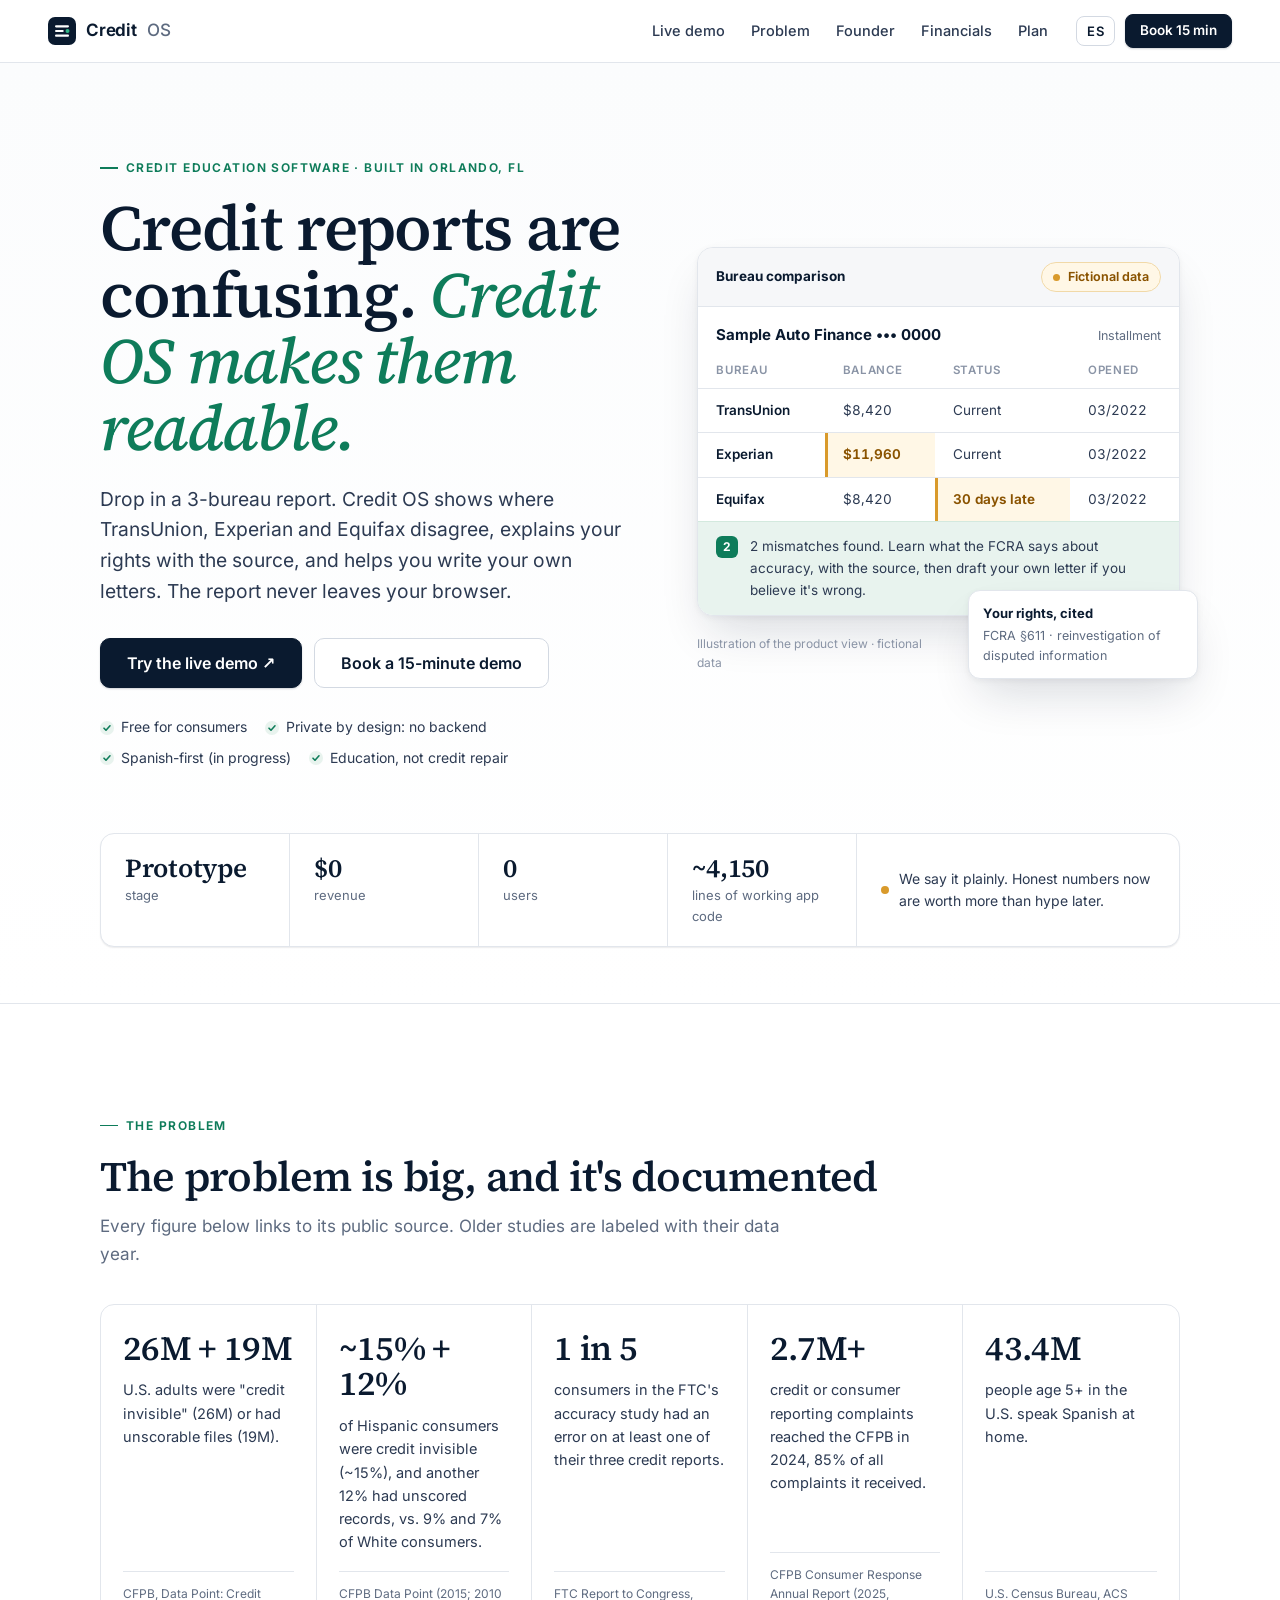
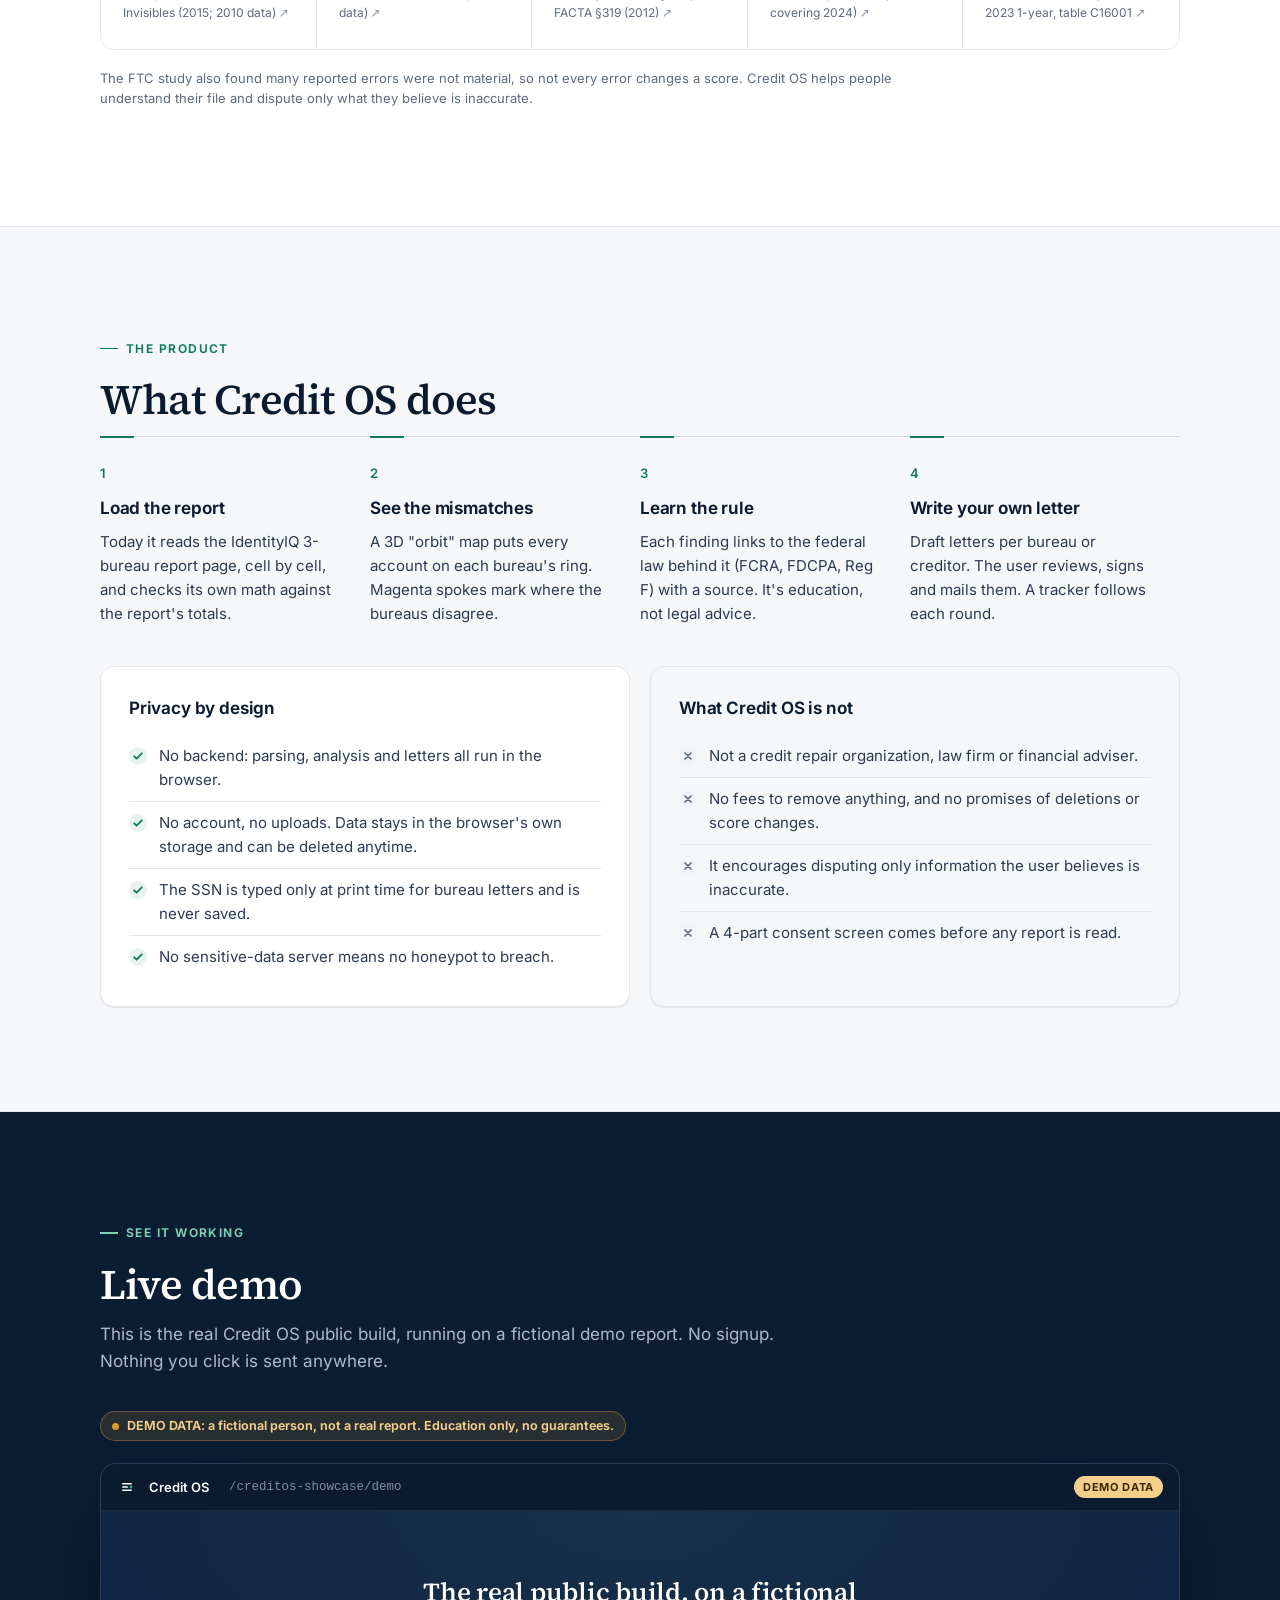
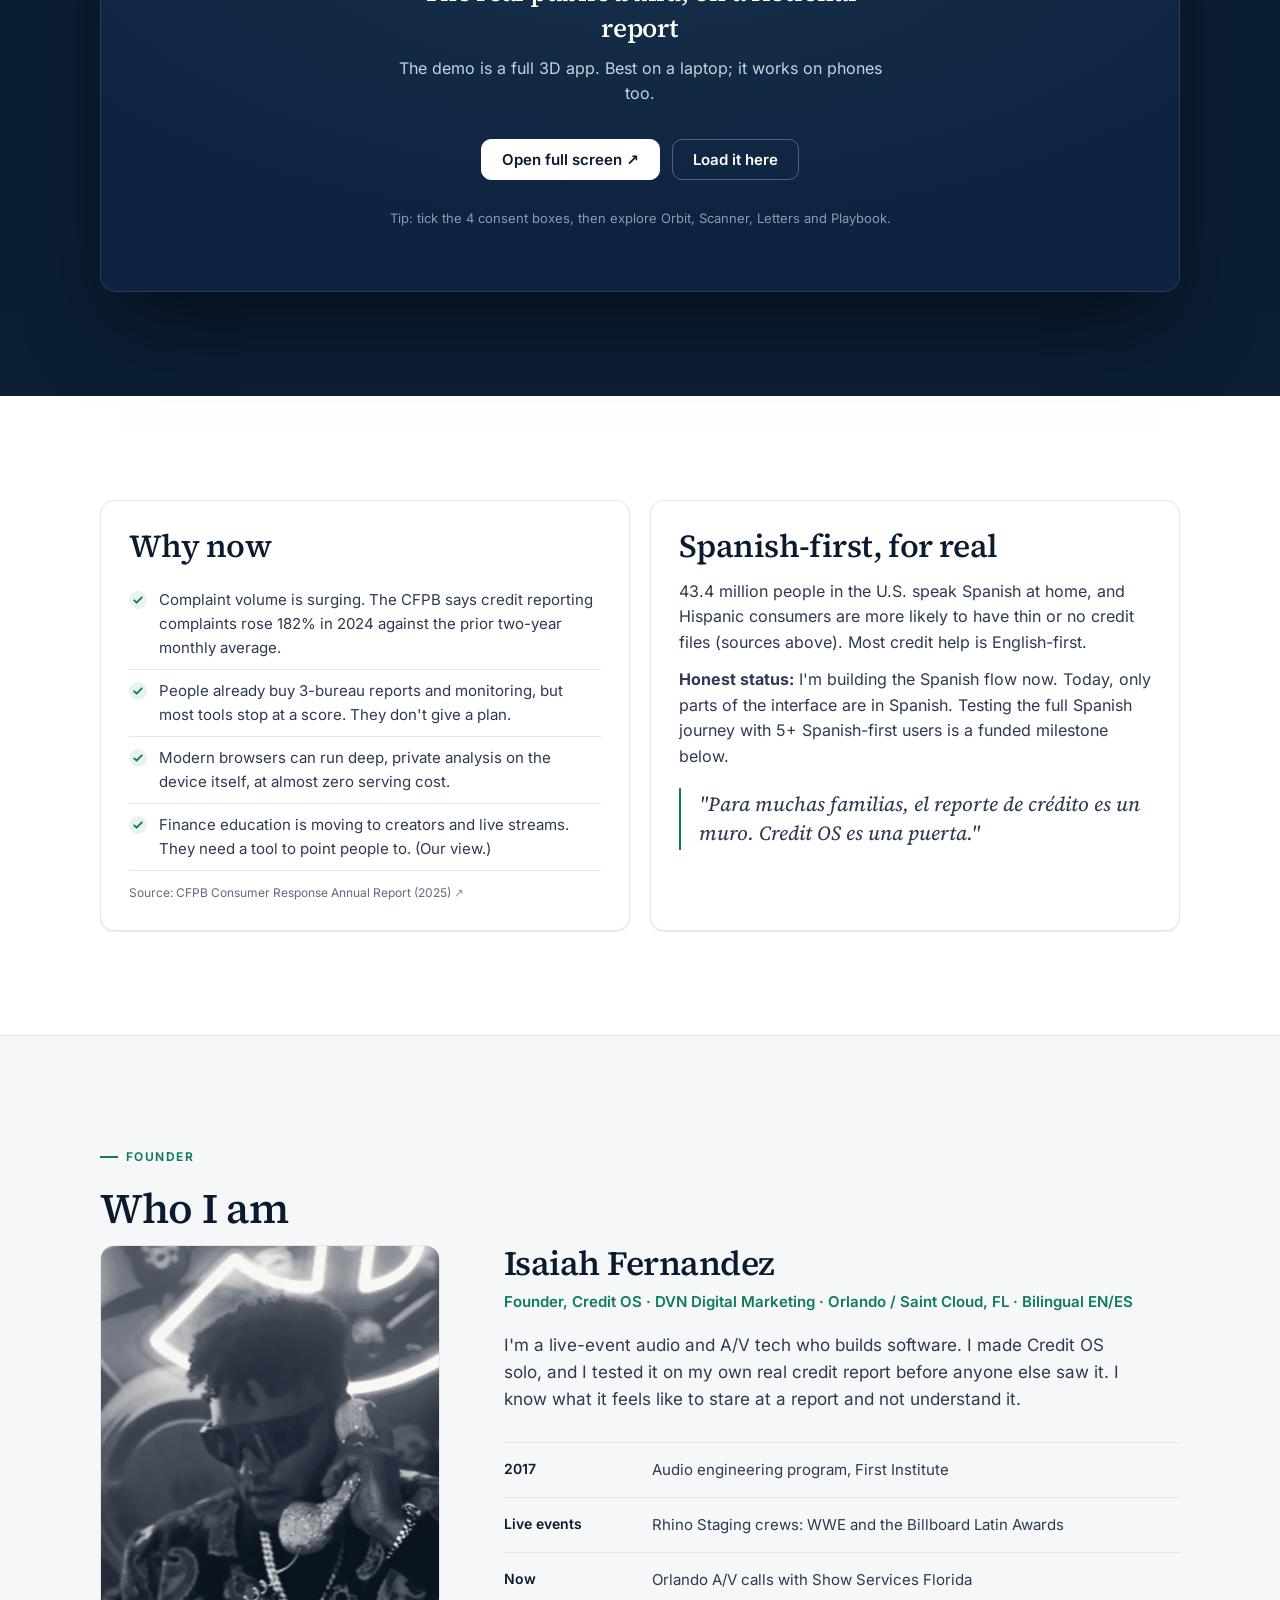
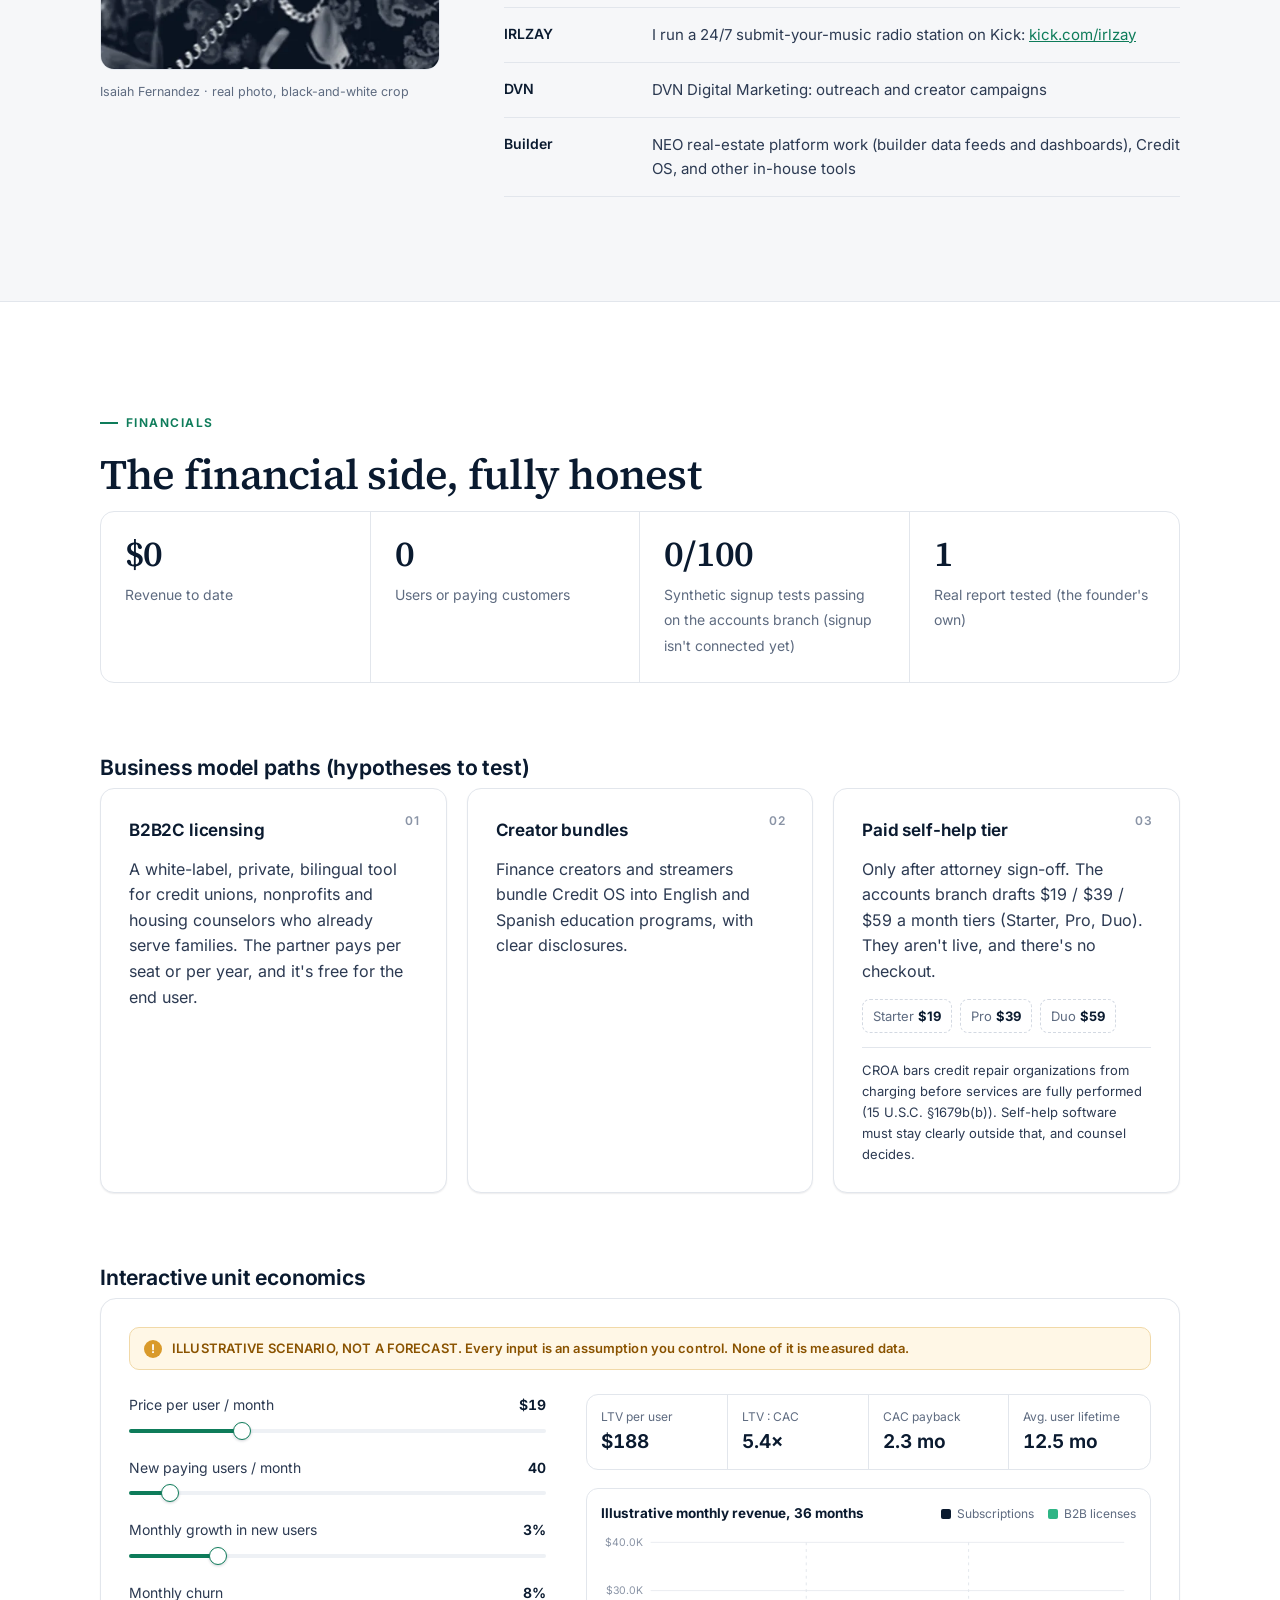
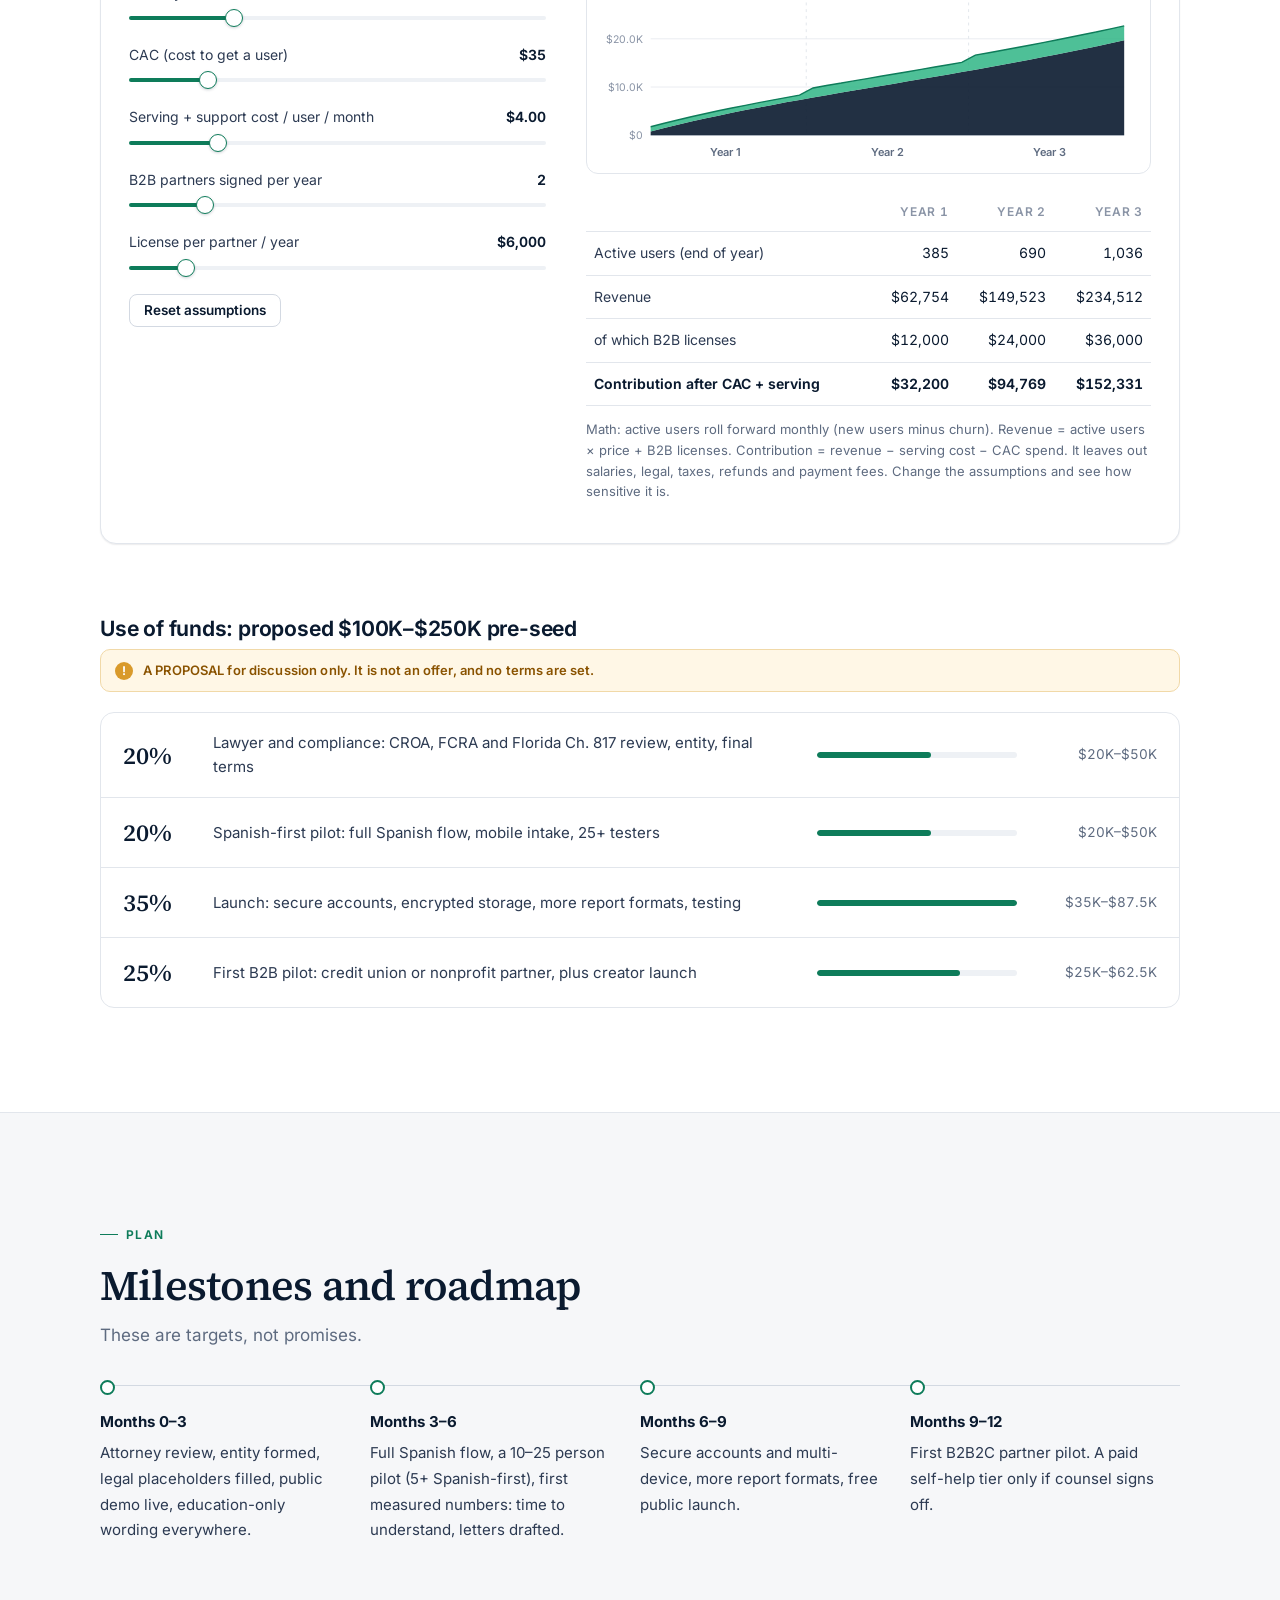
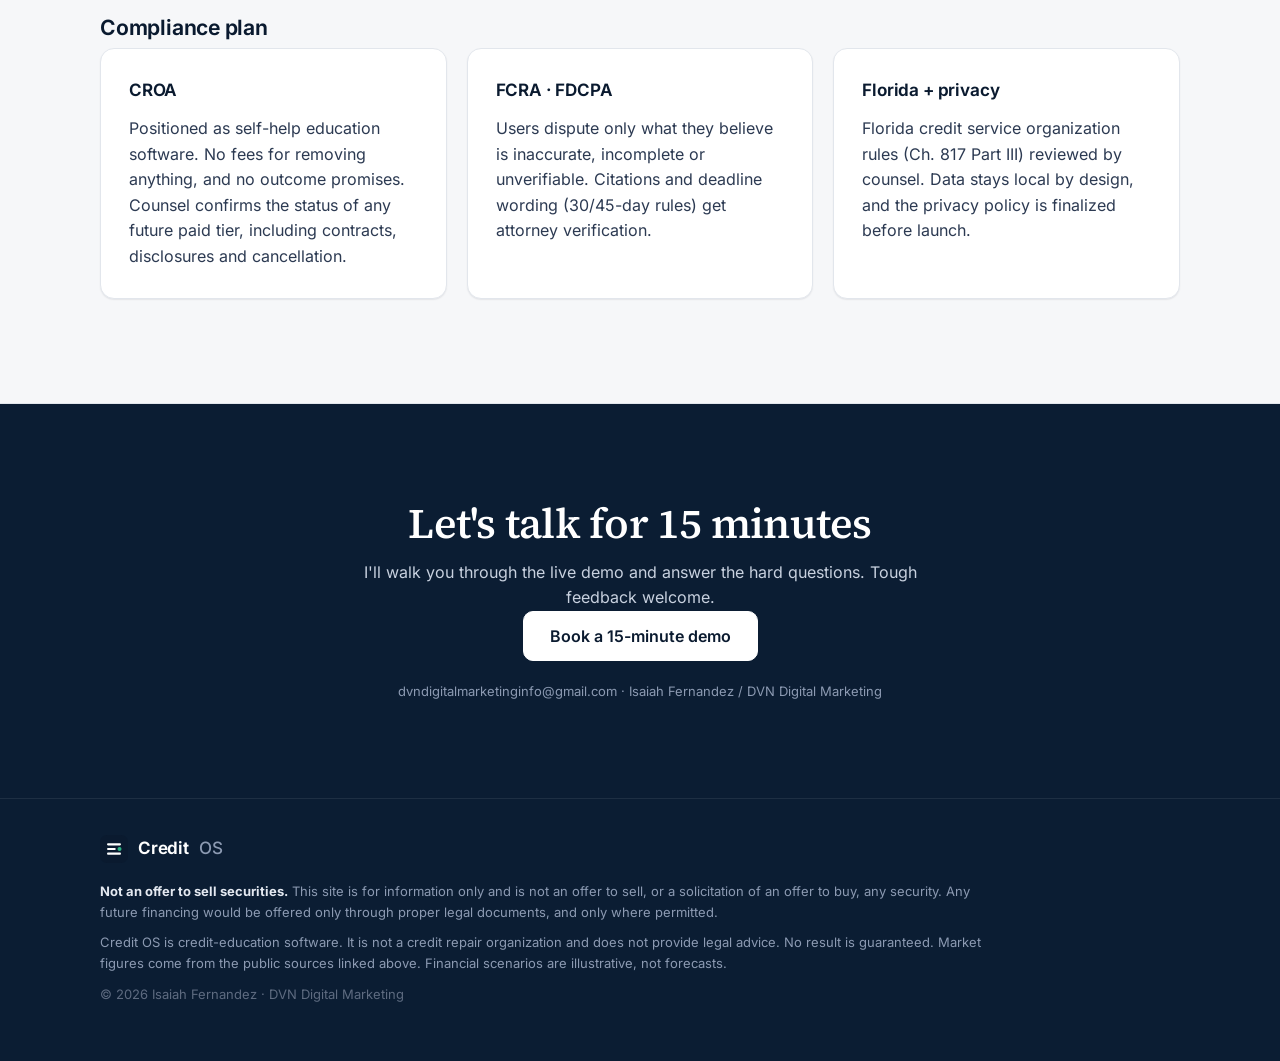
==== index.html @ faf08614 "Credit OS investor overview site" ====
<!DOCTYPE html>
<html lang="en">
<head>
<meta charset="UTF-8">
<meta name="viewport" content="width=device-width, initial-scale=1">
<title>Credit OS · Investor overview · Isaiah Fernandez</title>
<meta name="description" content="Credit OS is free, private, bilingual-first credit-education software built in Orlando, FL. Live demo, founder story, and an honest look at the numbers.">
<meta property="og:title" content="Credit OS · Investor showcase">
<meta property="og:description" content="Free, private credit-education software. Live demo on fictional data. Honest stage: prototype, $0 revenue.">
<meta property="og:image" content="assets/img/og.jpg">
<link rel="icon" href="assets/img/mark.svg" type="image/svg+xml">
<link rel="preload" href="assets/fonts/inter.woff2" as="font" type="font/woff2" crossorigin>
<link rel="preload" href="assets/fonts/serif.woff2" as="font" type="font/woff2" crossorigin>
<meta name="theme-color" content="#0B1D33">
<link rel="stylesheet" href="assets/site.css">
</head>
<body>
<svg width="0" height="0" style="position:absolute" aria-hidden="true"><symbol id="mark" viewBox="0 0 32 32"><rect width="32" height="32" rx="8" fill="#0A1A2F"/><rect x="8" y="9.5" width="16" height="2.4" rx="1.2" fill="#fff"/><rect x="8" y="14.8" width="10" height="2.4" rx="1.2" fill="#fff"/><circle cx="22.3" cy="16" r="2.3" fill="#2FB585"/><rect x="8" y="20.1" width="16" height="2.4" rx="1.2" fill="#fff"/></symbol></svg>
<header class="nav" id="top">
  <a class="logo" href="#top" aria-label="Credit OS home"><svg><use href="#mark"/></svg>Credit <span>OS</span></a>
  <nav class="links">
    <a href="#demo" data-i18n="nav.demo">Live demo</a>
    <a href="#problem" data-i18n="nav.problem">Problem</a>
    <a href="#founder" data-i18n="nav.founder">Founder</a>
    <a href="#financials" data-i18n="nav.fin">Financials</a>
    <a href="#plan" data-i18n="nav.plan">Plan</a>
  </nav>
  <div class="nav-r">
    <button class="lang" id="lang" type="button" aria-label="Cambiar a español">ES</button>
    <a class="btn sm primary" href="#contact" data-i18n="nav.cta">Book 15 min</a>
  </div>
</header>

<main>
<!-- HERO -->
<section class="hero">
 <div class="wrap">
  <div class="hero-grid">
    <div class="reveal">
      <p class="eyebrow" data-i18n="hero.eyebrow">Credit education software · Built in Orlando, FL</p>
      <h1 data-i18n="hero.h1">Credit reports are confusing. <em>Credit OS makes them readable.</em></h1>
      <p class="lede" data-i18n="hero.lede">Drop in a 3-bureau report. Credit OS shows where TransUnion, Experian and Equifax disagree, explains your rights with the source, and helps you write your own letters. The report never leaves your browser.</p>
      <div class="cta-row">
        <a class="btn primary lg" href="demo/" target="_blank" rel="noopener" data-i18n="hero.try">Try the live demo ↗</a>
        <a class="btn lg" href="#contact" data-i18n="hero.book">Book a 15-minute demo</a>
      </div>
      <ul class="pills">
        <li data-i18n="pill.free">Free for consumers</li>
        <li data-i18n="pill.private">Private by design: no backend</li>
        <li data-i18n="pill.es">Spanish-first (in progress)</li>
        <li data-i18n="pill.edu">Education, not credit repair</li>
      </ul>
    </div>
    <figure class="mock reveal" aria-label="Illustration of the Credit OS bureau comparison, with fictional data">
      <div class="mock-card">
        <div class="mock-top"><b data-i18n="mk.title">Bureau comparison</b><span class="badge" data-i18n="mk.badge">Fictional data</span></div>
        <div class="mock-acct"><b data-i18n="mk.acct">Sample Auto Finance ••• 0000</b><span data-i18n="mk.type">Installment</span></div>
        <table>
          <thead><tr><th data-i18n="mk.th0">Bureau</th><th data-i18n="mk.th1">Balance</th><th data-i18n="mk.th2">Status</th><th data-i18n="mk.th3">Opened</th></tr></thead>
          <tbody>
            <tr><td>TransUnion</td><td>$8,420</td><td data-i18n="mk.cur">Current</td><td>03/2022</td></tr>
            <tr><td>Experian</td><td class="diff">$11,960</td><td data-i18n="mk.cur2">Current</td><td>03/2022</td></tr>
            <tr><td>Equifax</td><td>$8,420</td><td class="diff" data-i18n="mk.late">30 days late</td><td>03/2022</td></tr>
          </tbody>
        </table>
        <p class="mock-note"><i>2</i><span data-i18n="mk.note">2 mismatches found. Learn what the FCRA says about accuracy, with the source, then draft your own letter if you believe it's wrong.</span></p>
      </div>
      <div class="mock-float"><b data-i18n="mk.fb">Your rights, cited</b><span data-i18n="mk.fs">FCRA §611 · reinvestigation of disputed information</span></div>
      <figcaption data-i18n="hero.artcap">Illustration of the product view · fictional data</figcaption>
    </figure>
  </div>
  <div class="honest reveal">
    <div><b data-i18n="strip.p">Prototype</b><span data-i18n="strip.stage">stage</span></div>
    <div><b>$0</b><span data-i18n="strip.rev">revenue</span></div>
    <div><b>0</b><span data-i18n="strip.users">users</span></div>
    <div><b>~4,150</b><span data-i18n="strip.loc">lines of working app code</span></div>
    <p data-i18n="strip.note">We say it plainly. Honest numbers now are worth more than hype later.</p>
  </div>
 </div>
</section>

<!-- PROBLEM -->
<section id="problem" class="sec">
 <div class="wrap">
  <p class="eyebrow" data-i18n="eb.prob">The problem</p>
  <h2 data-i18n="prob.h">The problem is big, and it's documented</h2>
  <p class="sub" data-i18n="prob.sub">Every figure below links to its public source. Older studies are labeled with their data year.</p>
  <div class="stats">
    <article class="stat"><b>26M + 19M</b><p data-i18n="stat1">U.S. adults were "credit invisible" (26M) or had unscorable files (19M).</p><a href="https://www.consumerfinance.gov/archive/newsroom/cfpb-report-finds-26-million-consumers-are-credit-invisible/" target="_blank" rel="noopener">CFPB, Data Point: Credit Invisibles (2015; 2010 data)</a></article>
    <article class="stat"><b>~15% + 12%</b><p data-i18n="stat2">of Hispanic consumers were credit invisible (~15%), and another 12% had unscored records, vs. 9% and 7% of White consumers.</p><a href="https://files.consumerfinance.gov/f/documents/cfpb_data-point-credit-invisibles_2015-05.pdf" target="_blank" rel="noopener">CFPB Data Point (2015; 2010 data)</a></article>
    <article class="stat"><b>1 in 5</b><p data-i18n="stat3">consumers in the FTC's accuracy study had an error on at least one of their three credit reports.</p><a href="https://www.ftc.gov/sites/default/files/documents/reports/section-319-fair-and-accurate-credit-transactions-act-2003-fifth-interim-federal-trade-commission/130211factareport.pdf" target="_blank" rel="noopener">FTC Report to Congress, FACTA §319 (2012)</a></article>
    <article class="stat"><b>2.7M+</b><p data-i18n="stat4">credit or consumer reporting complaints reached the CFPB in 2024, 85% of all complaints it received.</p><a href="https://files.consumerfinance.gov/f/documents/cfpb_cr-annual-report_2025-05.pdf" target="_blank" rel="noopener">CFPB Consumer Response Annual Report (2025, covering 2024)</a></article>
    <article class="stat"><b>43.4M</b><p data-i18n="stat5">people age 5+ in the U.S. speak Spanish at home.</p><a href="https://data.census.gov/table/ACSDT1Y2023.C16001" target="_blank" rel="noopener">U.S. Census Bureau, ACS 2023 1-year, table C16001</a></article>
  </div>
  <p class="fine note" data-i18n="prob.fine">The FTC study also found many reported errors were not material, so not every error changes a score. Credit OS helps people understand their file and dispute only what they believe is inaccurate.</p>
 </div>
</section>

<!-- PRODUCT -->
<section id="product" class="sec alt">
 <div class="wrap">
  <p class="eyebrow" data-i18n="eb.prod">The product</p>
  <h2 data-i18n="prod.h">What Credit OS does</h2>
  <div class="steps">
    <div class="step"><i>1</i><h3 data-i18n="s1.h">Load the report</h3><p data-i18n="s1.p">Today it reads the IdentityIQ 3-bureau report page, cell by cell, and checks its own math against the report's totals.</p></div>
    <div class="step"><i>2</i><h3 data-i18n="s2.h">See the mismatches</h3><p data-i18n="s2.p">A 3D "orbit" map puts every account on each bureau's ring. Magenta spokes mark where the bureaus disagree.</p></div>
    <div class="step"><i>3</i><h3 data-i18n="s3.h">Learn the rule</h3><p data-i18n="s3.p">Each finding links to the federal law behind it (FCRA, FDCPA, Reg F) with a source. It's education, not legal advice.</p></div>
    <div class="step"><i>4</i><h3 data-i18n="s4.h">Write your own letter</h3><p data-i18n="s4.p">Draft letters per bureau or creditor. The user reviews, signs and mails them. A tracker follows each round.</p></div>
  </div>
  <div class="two">
    <div class="card">
      <h3 data-i18n="priv.h">Privacy by design</h3>
      <ul class="check">
        <li data-i18n="priv.1">No backend: parsing, analysis and letters all run in the browser.</li>
        <li data-i18n="priv.2">No account, no uploads. Data stays in the browser's own storage and can be deleted anytime.</li>
        <li data-i18n="priv.3">The SSN is typed only at print time for bureau letters and is never saved.</li>
        <li data-i18n="priv.4">No sensitive-data server means no honeypot to breach.</li>
      </ul>
    </div>
    <div class="card muted">
      <h3 data-i18n="not.h">What Credit OS is not</h3>
      <ul class="x">
        <li data-i18n="not.1">Not a credit repair organization, law firm or financial adviser.</li>
        <li data-i18n="not.2">No fees to remove anything, and no promises of deletions or score changes.</li>
        <li data-i18n="not.3">It encourages disputing only information the user believes is inaccurate.</li>
        <li data-i18n="not.4">A 4-part consent screen comes before any report is read.</li>
      </ul>
    </div>
  </div>
 </div>
</section>

<!-- DEMO -->
<section id="demo" class="sec demo">
 <div class="wrap">
  <p class="eyebrow" data-i18n="eb.demo">See it working</p>
  <h2 data-i18n="demo.h">Live demo</h2>
  <p class="sub" data-i18n="demo.sub">This is the real Credit OS public build, running on a fictional demo report. No signup. Nothing you click is sent anywhere.</p>
  <div class="badge" data-i18n="demo.label">DEMO DATA: a fictional person, not a real report. Education only, no guarantees.</div>
  <div class="frame">
    <div class="frame-bar"><svg><use href="#mark"/></svg><b>Credit OS</b><span class="url">/creditos-showcase/demo</span><span class="demo-pill" data-i18n="demo.pill">Demo data</span></div>
    <div class="demo-box" id="demo-box">
      <div class="demo-poster">
        <h3 data-i18n="demo.ph">The real public build, on a fictional report</h3>
        <p data-i18n="demo.poster">The demo is a full 3D app. Best on a laptop; it works on phones too.</p>
        <div class="cta-row center">
          <a class="btn light" href="demo/" target="_blank" rel="noopener" data-i18n="demo.open">Open full screen ↗</a>
          <button class="btn on-dark" id="load-demo" type="button" data-i18n="demo.load">Load it here</button>
        </div>
        <p class="fine" data-i18n="demo.tip">Tip: tick the 4 consent boxes, then explore Orbit, Scanner, Letters and Playbook.</p>
      </div>
    </div>
  </div>
 </section>

<!-- WHY NOW + SPANISH -->
<section class="sec">
 <div class="wrap">
  <div class="two">
    <div class="card">
      <h2 data-i18n="why.h">Why now</h2>
      <ul class="check">
        <li data-i18n="why.1">Complaint volume is surging. The CFPB says credit reporting complaints rose 182% in 2024 against the prior two-year monthly average.</li>
        <li data-i18n="why.2">People already buy 3-bureau reports and monitoring, but most tools stop at a score. They don't give a plan.</li>
        <li data-i18n="why.3">Modern browsers can run deep, private analysis on the device itself, at almost zero serving cost.</li>
        <li data-i18n="why.4">Finance education is moving to creators and live streams. They need a tool to point people to. (Our view.)</li>
      </ul>
      <a class="src" href="https://files.consumerfinance.gov/f/documents/cfpb_cr-annual-report_2025-05.pdf" target="_blank" rel="noopener">Source: CFPB Consumer Response Annual Report (2025)</a>
    </div>
    <div class="card">
      <h2 data-i18n="esp.h">Spanish-first, for real</h2>
      <p data-i18n="esp.p1">43.4 million people in the U.S. speak Spanish at home, and Hispanic consumers are more likely to have thin or no credit files (sources above). Most credit help is English-first.</p>
      <p data-i18n="esp.p2"><b>Honest status:</b> I'm building the Spanish flow now. Today, only parts of the interface are in Spanish. Testing the full Spanish journey with 5+ Spanish-first users is a funded milestone below.</p>
      <p class="quote" data-i18n="esp.q">"Para muchas familias, el reporte de crédito es un muro. Credit OS es una puerta."</p>
    </div>
  </div>
 </div>
</section>

<!-- FOUNDER -->
<section id="founder" class="sec alt">
 <div class="wrap">
  <p class="eyebrow" data-i18n="eb.f">Founder</p>
  <h2 data-i18n="f.h">Who I am</h2>
  <div class="founder">
    <figure class="photo">
      <picture><source srcset="assets/img/isaiah-portrait.webp" type="image/webp"><img src="assets/img/isaiah-portrait.jpg" alt="Isaiah Fernandez, founder of Credit OS" width="520" height="650" loading="lazy"></picture>
      <figcaption data-i18n="f.cap">Isaiah Fernandez · real photo, black-and-white crop</figcaption>
    </figure>
    <div>
      <h3>Isaiah Fernandez</h3>
      <p class="role" data-i18n="f.role">Founder, Credit OS · DVN Digital Marketing · Orlando / Saint Cloud, FL · Bilingual EN/ES</p>
      <p class="bio" data-i18n="f.p1">I'm a live-event audio and A/V tech who builds software. I made Credit OS solo, and I tested it on my own real credit report before anyone else saw it. I know what it feels like to stare at a report and not understand it.</p>
      <ul class="timeline">
        <li><b>2017</b><span data-i18n="t1">Audio engineering program, First Institute</span></li>
        <li><b data-i18n="t2y">Live events</b><span data-i18n="t2">Rhino Staging crews: WWE and the Billboard Latin Awards</span></li>
        <li><b data-i18n="t3y">Now</b><span data-i18n="t3">Orlando A/V calls with Show Services Florida</span></li>
        <li><b>IRLZAY</b><span data-i18n="t4">I run a 24/7 submit-your-music radio station on Kick: <a href="https://kick.com/irlzay" target="_blank" rel="noopener">kick.com/irlzay</a></span></li>
        <li><b>DVN</b><span data-i18n="t5">DVN Digital Marketing: outreach and creator campaigns</span></li>
        <li><b data-i18n="t6y">Builder</b><span data-i18n="t6">NEO real-estate platform work (builder data feeds and dashboards), Credit OS, and other in-house tools</span></li>
      </ul>
    </div>
  </div>
 </div>
</section>

<!-- FINANCIALS -->
<section id="financials" class="sec">
 <div class="wrap">
  <p class="eyebrow" data-i18n="eb.fin">Financials</p>
  <h2 data-i18n="fin.h">The financial side, fully honest</h2>
  <div class="kpis">
    <div class="kpi"><b>$0</b><span data-i18n="k1">Revenue to date</span></div>
    <div class="kpi"><b>0</b><span data-i18n="k2">Users or paying customers</span></div>
    <div class="kpi"><b>0/100</b><span data-i18n="k3">Synthetic signup tests passing on the accounts branch (signup isn't connected yet)</span></div>
    <div class="kpi"><b>1</b><span data-i18n="k4">Real report tested (the founder's own)</span></div>
  </div>

  <h3 class="h3" data-i18n="bm.h">Business model paths (hypotheses to test)</h3>
  <div class="three">
    <div class="card"><span class="tag">01</span><h4 data-i18n="bm1.h">B2B2C licensing</h4><p data-i18n="bm1.p">A white-label, private, bilingual tool for credit unions, nonprofits and housing counselors who already serve families. The partner pays per seat or per year, and it's free for the end user.</p></div>
    <div class="card"><span class="tag">02</span><h4 data-i18n="bm2.h">Creator bundles</h4><p data-i18n="bm2.p">Finance creators and streamers bundle Credit OS into English and Spanish education programs, with clear disclosures.</p></div>
    <div class="card"><span class="tag">03</span><h4 data-i18n="bm3.h">Paid self-help tier</h4><p data-i18n="bm3.p">Only after attorney sign-off. The accounts branch drafts $19 / $39 / $59 a month tiers (Starter, Pro, Duo). They aren't live, and there's no checkout.</p>
      <div class="tiers"><span>Starter <b>$19</b></span><span>Pro <b>$39</b></span><span>Duo <b>$59</b></span></div>
      <p class="fine" data-i18n="bm3.f">CROA bars credit repair organizations from charging before services are fully performed (15 U.S.C. §1679b(b)). Self-help software must stay clearly outside that, and counsel decides.</p></div>
  </div>

  <h3 class="h3" data-i18n="m.h">Interactive unit economics</h3>
  <div class="model">
    <div class="disclaimer" data-i18n="m.disc">ILLUSTRATIVE SCENARIO, NOT A FORECAST. Every input is an assumption you control. None of it is measured data.</div>
    <div class="model-grid">
      <div class="inputs">
        <label><span data-i18n="in.price">Price per user / month</span><output id="o-price"></output><input type="range" id="price" min="5" max="59" step="1" value="19"></label>
        <label><span data-i18n="in.new">New paying users / month</span><output id="o-new"></output><input type="range" id="newu" min="0" max="500" step="5" value="40"></label>
        <label><span data-i18n="in.growth">Monthly growth in new users</span><output id="o-growth"></output><input type="range" id="growth" min="0" max="15" step="0.5" value="3"></label>
        <label><span data-i18n="in.churn">Monthly churn</span><output id="o-churn"></output><input type="range" id="churn" min="1" max="30" step="0.5" value="8"></label>
        <label><span data-i18n="in.cac">CAC (cost to get a user)</span><output id="o-cac"></output><input type="range" id="cac" min="0" max="200" step="5" value="35"></label>
        <label><span data-i18n="in.cost">Serving + support cost / user / month</span><output id="o-cost"></output><input type="range" id="cost" min="0" max="20" step="0.5" value="4"></label>
        <label><span data-i18n="in.b2b">B2B partners signed per year</span><output id="o-b2b"></output><input type="range" id="b2b" min="0" max="12" step="1" value="2"></label>
        <label><span data-i18n="in.lic">License per partner / year</span><output id="o-lic"></output><input type="range" id="lic" min="0" max="50000" step="1000" value="6000"></label>
        <button class="btn sm" id="reset" type="button" data-i18n="in.reset">Reset assumptions</button>
      </div>
      <div class="outputs">
        <div class="unit">
          <div><span data-i18n="out.ltv">LTV per user</span><b id="ltv"></b></div>
          <div><span data-i18n="out.ratio">LTV : CAC</span><b id="ratio"></b></div>
          <div><span data-i18n="out.payback">CAC payback</span><b id="payback"></b></div>
          <div><span data-i18n="out.life">Avg. user lifetime</span><b id="life"></b></div>
        </div>
        <div class="chart-wrap" id="chart-wrap">
          <div class="chart-head"><b data-i18n="ch.t">Illustrative monthly revenue, 36 months</b><div class="legend"><span><i style="background:#0A1A2F"></i><span data-i18n="ch.l1">Subscriptions</span></span><span><i style="background:#2FB585"></i><span data-i18n="ch.l2">B2B licenses</span></span></div></div>
          <svg id="chart" viewBox="0 0 560 250" role="img" aria-label="Illustrative 3-year revenue scenario"></svg>
          <div class="tip" id="tip"></div>
        </div>
        <table class="yrs"><thead><tr><th></th><th data-i18n="y1">Year 1</th><th data-i18n="y2">Year 2</th><th data-i18n="y3">Year 3</th></tr></thead><tbody id="ytable"></tbody></table>
        <p class="fine" data-i18n="m.fine">Math: active users roll forward monthly (new users minus churn). Revenue = active users × price + B2B licenses. Contribution = revenue − serving cost − CAC spend. It leaves out salaries, legal, taxes, refunds and payment fees. Change the assumptions and see how sensitive it is.</p>
      </div>
    </div>
  </div>

  <h3 class="h3" data-i18n="uf.h">Use of funds: proposed $100K–$250K pre-seed</h3>
  <p class="disclaimer soft" data-i18n="uf.disc">A PROPOSAL for discussion only. It is not an offer, and no terms are set.</p>
  <div class="funds">
    <div class="fund"><b>20%</b><span data-i18n="uf1">Lawyer and compliance: CROA, FCRA and Florida Ch. 817 review, entity, final terms</span><div class="bar" style="--w:20%"></div><em>$20K–$50K</em></div>
    <div class="fund"><b>20%</b><span data-i18n="uf2">Spanish-first pilot: full Spanish flow, mobile intake, 25+ testers</span><div class="bar" style="--w:20%"></div><em>$20K–$50K</em></div>
    <div class="fund"><b>35%</b><span data-i18n="uf3">Launch: secure accounts, encrypted storage, more report formats, testing</span><div class="bar" style="--w:35%"></div><em>$35K–$87.5K</em></div>
    <div class="fund"><b>25%</b><span data-i18n="uf4">First B2B pilot: credit union or nonprofit partner, plus creator launch</span><div class="bar" style="--w:25%"></div><em>$25K–$62.5K</em></div>
  </div>
 </div>
</section>

<!-- PLAN -->
<section id="plan" class="sec alt">
 <div class="wrap">
  <p class="eyebrow" data-i18n="eb.plan">Plan</p>
  <h2 data-i18n="plan.h">Milestones and roadmap</h2>
  <p class="sub" data-i18n="plan.sub">These are targets, not promises.</p>
  <ol class="road">
    <li><b data-i18n="r1.t">Months 0–3</b><span data-i18n="r1">Attorney review, entity formed, legal placeholders filled, public demo live, education-only wording everywhere.</span></li>
    <li><b data-i18n="r2.t">Months 3–6</b><span data-i18n="r2">Full Spanish flow, a 10–25 person pilot (5+ Spanish-first), first measured numbers: time to understand, letters drafted.</span></li>
    <li><b data-i18n="r3.t">Months 6–9</b><span data-i18n="r3">Secure accounts and multi-device, more report formats, free public launch.</span></li>
    <li><b data-i18n="r4.t">Months 9–12</b><span data-i18n="r4">First B2B2C partner pilot. A paid self-help tier only if counsel signs off.</span></li>
  </ol>

  <h3 class="h3" data-i18n="c.h">Compliance plan</h3>
  <div class="three">
    <div class="card"><h4>CROA</h4><p data-i18n="c1">Positioned as self-help education software. No fees for removing anything, and no outcome promises. Counsel confirms the status of any future paid tier, including contracts, disclosures and cancellation.</p></div>
    <div class="card"><h4>FCRA · FDCPA</h4><p data-i18n="c2">Users dispute only what they believe is inaccurate, incomplete or unverifiable. Citations and deadline wording (30/45-day rules) get attorney verification.</p></div>
    <div class="card"><h4 data-i18n="c3h">Florida + privacy</h4><p data-i18n="c3">Florida credit service organization rules (Ch. 817 Part III) reviewed by counsel. Data stays local by design, and the privacy policy is finalized before launch.</p></div>
  </div>
 </div>
</section>

<!-- CTA -->
<section id="contact" class="cta">
 <div class="wrap">
  <h2 data-i18n="cta.h">Let's talk for 15 minutes</h2>
  <p data-i18n="cta.p">I'll walk you through the live demo and answer the hard questions. Tough feedback welcome.</p>
  <a class="btn light lg" id="mailto" href="mailto:dvndigitalmarketinginfo@gmail.com?subject=15-minute%20Credit%20OS%20demo&body=Hi%20Isaiah%2C%0A%0AI'd%20like%20a%2015-minute%20Credit%20OS%20demo.%20A%20few%20times%20that%20work%20for%20me%3A%0A%0A" data-i18n="cta.btn">Book a 15-minute demo</a>
  <p class="fine">dvndigitalmarketinginfo@gmail.com · Isaiah Fernandez / DVN Digital Marketing</p>
 </div>
</section>
</main>

<footer class="foot"><div class="wrap">
  <a class="logo" href="#top"><svg><use href="#mark"/></svg>Credit <span>OS</span></a>
  <p data-i18n="foot.1"><b>Not an offer to sell securities.</b> This site is for information only and is not an offer to sell, or a solicitation of an offer to buy, any security. Any future financing would be offered only through proper legal documents, and only where permitted.</p>
  <p data-i18n="foot.2">Credit OS is credit-education software. It is not a credit repair organization and does not provide legal advice. No result is guaranteed. Market figures come from the public sources linked above. Financial scenarios are illustrative, not forecasts.</p>
  <p class="fine">© 2026 Isaiah Fernandez · DVN Digital Marketing</p>
</div></footer>
<script src="assets/app.js" defer></script>
</body>
</html>
---- assets/site.css ----
/* Credit OS investor site · light, navy ink, one trust-green accent */
@font-face{font-family:"Inter";src:url(fonts/inter.woff2) format("woff2");font-weight:100 900;font-display:swap}
@font-face{font-family:"Source Serif 4";src:url(fonts/serif.woff2) format("woff2");font-weight:200 900;font-display:swap}
@font-face{font-family:"Source Serif 4";src:url(fonts/serif-italic.woff2) format("woff2");font-weight:200 900;font-style:italic;font-display:swap}
:root{
  --ink:#0A1A2F;--ink2:#2C3A52;--mut:#5E6B80;--faint:#8A94A6;
  --bg:#FFFFFF;--soft:#F6F7F9;--soft2:#EEF1F5;--line:#E2E6EC;--line2:#D3D9E2;
  --navy:#0B1D33;--navy2:#13294A;
  --acc:#0E7C5A;--acc2:#0A6449;--acc-soft:#E8F3EE;
  --amb:#8A5300;--amb-bg:#FFF7E6;--amb-line:#F1D9A8;
  --r:14px;--r-sm:10px;
  --sh:0 1px 2px rgba(10,26,47,.05),0 1px 1px rgba(10,26,47,.03);
  --sh-lg:0 24px 48px -12px rgba(10,26,47,.16),0 2px 6px rgba(10,26,47,.05);
  --serif:"Source Serif 4",Georgia,"Times New Roman",serif;
  --sans:"Inter",ui-sans-serif,system-ui,-apple-system,"Segoe UI",Roboto,sans-serif;
}
*{box-sizing:border-box}html{scroll-behavior:smooth;scroll-padding-top:72px}
html,body{overflow-x:clip}
body{margin:0;background:var(--bg);color:var(--ink);font:16px/1.6 var(--sans);-webkit-font-smoothing:antialiased;font-feature-settings:"cv11","ss01"}
a{color:var(--acc)}a:hover{color:var(--acc2)}img{max-width:100%;height:auto;display:block}
::selection{background:#CFE8DC}
:focus-visible{outline:2px solid var(--acc);outline-offset:2px;border-radius:6px}

/* nav */
.nav{position:sticky;top:0;z-index:50;display:flex;align-items:center;gap:28px;padding:14px clamp(18px,4vw,48px);background:rgba(255,255,255,.86);backdrop-filter:saturate(1.4) blur(12px);-webkit-backdrop-filter:saturate(1.4) blur(12px);border-bottom:1px solid var(--line)}
.logo{display:flex;align-items:center;gap:10px;color:var(--ink);text-decoration:none;font-weight:650;font-size:17px;letter-spacing:-.01em}
.logo svg{width:28px;height:28px;flex:none}.logo span{color:var(--mut);font-weight:500}
.links{display:flex;gap:26px;margin-left:auto}.links a{color:var(--ink2);text-decoration:none;font-size:14.5px;font-weight:500}.links a:hover{color:var(--ink)}
.nav-r{display:flex;gap:10px;align-items:center}
.lang{background:var(--bg);border:1px solid var(--line2);color:var(--ink);border-radius:8px;padding:6px 10px;font:600 13px var(--sans);cursor:pointer;letter-spacing:.02em}
.lang:hover{border-color:var(--ink2)}

/* buttons */
.btn{display:inline-flex;align-items:center;justify-content:center;gap:8px;padding:12px 20px;border-radius:10px;font:600 15px/1 var(--sans);text-decoration:none;border:1px solid var(--line2);color:var(--ink);background:var(--bg);cursor:pointer;transition:background .15s,border-color .15s,box-shadow .15s,transform .15s}
.btn:hover{border-color:var(--ink2);color:var(--ink)}
.btn.primary{background:var(--ink);border-color:var(--ink);color:#fff;box-shadow:0 1px 2px rgba(10,26,47,.2)}
.btn.primary:hover{background:var(--navy2);color:#fff}
.btn.accent{background:var(--acc);border-color:var(--acc);color:#fff}.btn.accent:hover{background:var(--acc2);color:#fff}
.btn.sm{padding:9px 14px;font-size:13.5px;border-radius:8px}.btn.lg{padding:16px 26px;font-size:16px}
.btn.on-dark{background:transparent;border-color:rgba(255,255,255,.28);color:#fff}.btn.on-dark:hover{border-color:#fff;color:#fff}
.btn.light{background:#fff;border-color:#fff;color:var(--ink)}.btn.light:hover{background:#EEF1F5;color:var(--ink)}
.arr{font-size:.95em;opacity:.8}

main{display:block}
.wrap{max-width:1160px;margin:0 auto;padding:0 clamp(18px,4vw,40px)}

/* type */
h1,h2{font-family:var(--serif);font-weight:560;letter-spacing:-.018em;color:var(--ink)}
h1{font-size:clamp(38px,5.4vw,64px);line-height:1.04;margin:0 0 22px}
h1 em,h2 em{font-style:italic;color:var(--acc);font-weight:500}
h2{font-size:clamp(28px,3.4vw,42px);line-height:1.1;margin:0 0 14px}
h3,h4{font-family:var(--sans);font-weight:650;letter-spacing:-.01em;color:var(--ink)}
.eyebrow{display:inline-flex;align-items:center;gap:8px;color:var(--acc);text-transform:uppercase;letter-spacing:.12em;font-size:12px;font-weight:650;margin:0 0 18px}
.eyebrow:before{content:"";width:18px;height:1.5px;background:currentColor}
.lede{font-size:clamp(17px,1.5vw,19.5px);color:var(--ink2);max-width:600px;margin:0}
.sub{color:var(--mut);margin:0 0 36px;max-width:720px;font-size:17px}
.fine{font-size:13px;color:var(--mut)}
.kicker{font:650 12px var(--sans);text-transform:uppercase;letter-spacing:.12em;color:var(--faint);margin:0 0 10px}

/* hero */
.hero{padding:88px 0 56px;background:linear-gradient(180deg,#FBFCFD 0%,#fff 100%);border-bottom:1px solid var(--line)}
.hero-grid{display:grid;grid-template-columns:1.05fr .95fr;gap:64px;align-items:center}.hero-grid>*,.model-grid>*,.two>*,.three>*,.founder>*{min-width:0}
.cta-row{display:flex;gap:12px;flex-wrap:wrap;margin:32px 0 28px}.cta-row.center{justify-content:center}
.pills{list-style:none;padding:0;margin:0;display:flex;flex-wrap:wrap;gap:8px 18px}
.pills li{font-size:14px;color:var(--ink2);display:flex;align-items:center;gap:7px}
.pills li:before{content:"";width:14px;height:14px;border-radius:50%;background:var(--acc-soft) url("data:image/svg+xml,%3Csvg xmlns='http://www.w3.org/2000/svg' viewBox='0 0 14 14'%3E%3Cpath d='M4 7.2l2 2 4-4.4' fill='none' stroke='%230E7C5A' stroke-width='1.6' stroke-linecap='round' stroke-linejoin='round'/%3E%3C/svg%3E") center/14px no-repeat}

/* product mock (hero visual) */
.mock{margin:0;position:relative}
.mock-card{background:#fff;border:1px solid var(--line);border-radius:16px;box-shadow:var(--sh-lg);overflow:hidden}
.mock-top{display:flex;align-items:center;justify-content:space-between;padding:14px 18px;border-bottom:1px solid var(--line);background:var(--soft)}
.mock-top b{font-size:13.5px}.mock-top .badge{margin:0}
.mock-acct{padding:16px 18px 6px;display:flex;justify-content:space-between;align-items:baseline}
.mock-acct b{font-size:15px}.mock-acct span{font-size:12.5px;color:var(--mut)}
.mock table{width:100%;border-collapse:collapse;font-size:13.5px;font-variant-numeric:tabular-nums}
.mock th{font-weight:600;color:var(--faint);font-size:11.5px;text-transform:uppercase;letter-spacing:.06em;text-align:left;padding:8px 18px;border-bottom:1px solid var(--line)}
.mock td{padding:11px 18px;border-bottom:1px solid var(--line);color:var(--ink2)}
.mock td:first-child{font-weight:600;color:var(--ink)}
.mock tr:last-child td{border-bottom:0}
.mock .diff{background:var(--amb-bg);color:var(--amb);font-weight:650;box-shadow:inset 3px 0 0 #D99A2B}
.mock-note{display:flex;gap:12px;align-items:flex-start;margin:0;padding:14px 18px;background:var(--acc-soft);border-top:1px solid #D3E9DE;font-size:13.5px;color:var(--ink2)}
.mock-note i{flex:none;width:22px;height:22px;border-radius:6px;background:var(--acc);color:#fff;font:700 12px/22px var(--sans);text-align:center;font-style:normal}
.mock-float{position:absolute;right:-18px;bottom:-6px;background:#fff;border:1px solid var(--line);border-radius:12px;box-shadow:var(--sh-lg);padding:12px 14px;font-size:12.5px;max-width:230px}
.mock-float b{display:block;font-size:13px;margin-bottom:2px}.mock-float span{color:var(--mut)}
.mock figcaption{margin-top:18px;font-size:12px;color:var(--faint);max-width:calc(100% - 250px)}

/* honest strip */
.honest{margin-top:64px;display:grid;grid-template-columns:repeat(4,1fr) 1.7fr;border:1px solid var(--line);border-radius:var(--r);background:#fff;box-shadow:var(--sh)}
.honest>div{padding:20px 24px;border-right:1px solid var(--line);display:flex;flex-direction:column;gap:2px}
.honest b{font:600 26px/1.1 var(--serif);letter-spacing:-.01em}.honest span{color:var(--mut);font-size:13px}
.honest p{margin:0;padding:20px 24px;color:var(--ink2);font-size:14px;display:flex;align-items:center;gap:10px}
.honest p:before{content:"";flex:none;width:8px;height:8px;border-radius:50%;background:#D99A2B}

/* sections */
.sec{padding:104px 0}
.sec.alt{background:var(--soft);border-top:1px solid var(--line);border-bottom:1px solid var(--line)}
.sec-head{display:grid;grid-template-columns:1fr;max-width:760px;margin-bottom:8px}
.h3{font:650 21px var(--sans);letter-spacing:-.01em;margin:72px 0 8px}
.h3+.sub{margin-bottom:24px;font-size:15.5px}

/* stats */
.stats{display:grid;grid-template-columns:repeat(5,1fr);border:1px solid var(--line);border-radius:var(--r);background:#fff;overflow:hidden}
.stat{padding:26px 22px;border-right:1px solid var(--line);display:flex;flex-direction:column}
.stat:last-child{border-right:0}
.stat b{font:560 34px/1.05 var(--serif);letter-spacing:-.02em;color:var(--ink)}
.stat p{margin:12px 0 18px;color:var(--ink2);font-size:14.5px;flex:1}
.stat a,.src{font-size:12px;color:var(--mut);text-decoration:none;border-top:1px solid var(--line);padding-top:12px;display:block}
.stat a:hover,.src:hover{color:var(--acc)}
.stat a:after,.src:after{content:" ↗";color:var(--faint)}
.sec .fine.note{margin-top:18px;max-width:820px}

/* steps */
.steps{display:grid;grid-template-columns:repeat(4,1fr);gap:0;margin:8px 0 40px;border-top:1px solid var(--line2)}
.step{padding:26px 26px 0 0}
.step i{font:600 13px var(--sans);font-style:normal;color:var(--acc);display:block;margin-bottom:14px;padding-top:2px;position:relative}
.step i:before{content:"";position:absolute;top:-27px;left:0;width:34px;height:2px;background:var(--acc)}
.step h3{margin:0 0 8px;font-size:17px}.step p{margin:0;color:var(--ink2);font-size:15px}

/* cards */
.two{display:grid;grid-template-columns:1fr 1fr;gap:20px}.three{display:grid;grid-template-columns:repeat(3,1fr);gap:20px}
.card{background:#fff;border:1px solid var(--line);border-radius:var(--r);padding:28px;position:relative;box-shadow:var(--sh)}
.card h2{font-size:clamp(26px,2.6vw,32px)}
.card h3,.card h4{margin:0 0 12px;font-size:17px}.card p{color:var(--ink2);margin:0 0 12px}.card p:last-child{margin-bottom:0}
.card.muted{background:var(--soft)}
.check,.x{list-style:none;padding:0;margin:0}
.check li,.x li{padding:9px 0 9px 30px;position:relative;color:var(--ink2);border-bottom:1px solid var(--line);font-size:15px}
.check li:last-child,.x li:last-child{border-bottom:0}
.check li:before,.x li:before{content:"";position:absolute;left:0;top:12px;width:18px;height:18px;border-radius:50%}
.check li:before{background:var(--acc-soft) url("data:image/svg+xml,%3Csvg xmlns='http://www.w3.org/2000/svg' viewBox='0 0 18 18'%3E%3Cpath d='M5.2 9.3l2.4 2.4 5.2-5.4' fill='none' stroke='%230E7C5A' stroke-width='1.8' stroke-linecap='round' stroke-linejoin='round'/%3E%3C/svg%3E") center no-repeat}
.x li:before{background:#F2F3F6 url("data:image/svg+xml,%3Csvg xmlns='http://www.w3.org/2000/svg' viewBox='0 0 18 18'%3E%3Cpath d='M6 6l6 6M12 6l-6 6' fill='none' stroke='%235E6B80' stroke-width='1.7' stroke-linecap='round'/%3E%3C/svg%3E") center no-repeat}
.quote{font:italic 450 20px/1.45 var(--serif);color:var(--ink);border-left:2px solid var(--acc);padding:2px 0 2px 18px;margin-top:18px!important}
.tag{position:absolute;top:24px;right:26px;font:600 12px var(--sans);color:var(--faint);letter-spacing:.08em}

/* badges / honesty labels */
.badge{display:inline-flex;align-items:center;gap:8px;background:var(--amb-bg);color:var(--amb);border:1px solid var(--amb-line);font:650 12.5px/1.3 var(--sans);padding:6px 11px;border-radius:999px;margin-bottom:22px}
.badge:before{content:"";flex:none;width:7px;height:7px;border-radius:50%;background:#D99A2B}
.disclaimer{display:flex;gap:10px;align-items:flex-start;background:var(--amb-bg);border:1px solid var(--amb-line);color:var(--amb);font:600 13px/1.45 var(--sans);padding:11px 14px;border-radius:var(--r-sm);margin-bottom:24px;letter-spacing:.01em}
.disclaimer:before{content:"!";flex:none;width:18px;height:18px;border-radius:50%;background:#D99A2B;color:#fff;font:700 12px/18px var(--sans);text-align:center;margin-top:1px}
.disclaimer.soft{margin:0 0 20px}

/* demo (navy band) */
.demo{background:var(--navy);color:#fff;border:0}
.demo h2{color:#fff}.demo .sub{color:#AEB9CB}.demo .eyebrow{color:#7FD1B2}
.demo .badge{background:rgba(217,154,43,.14);border-color:rgba(217,154,43,.4);color:#F3CF8B}
.frame{border-radius:16px;overflow:hidden;border:1px solid rgba(255,255,255,.12);background:#0E2340;box-shadow:0 40px 80px -20px rgba(0,0,0,.55)}
.frame-bar{display:flex;align-items:center;gap:12px;padding:12px 16px;background:#0A1A2F;border-bottom:1px solid rgba(255,255,255,.08);font-size:13px;color:#C8D1DF}
.frame-bar svg{width:20px;height:20px}
.frame-bar b{color:#fff;font-weight:600}
.frame-bar .url{margin-left:8px;color:#7F8DA5;font-size:12.5px;font-family:ui-monospace,SFMono-Regular,Menlo,monospace}
.frame-bar .demo-pill{margin-left:auto;background:#F3CF8B;color:#3D2600;font:700 11px var(--sans);letter-spacing:.06em;padding:4px 9px;border-radius:999px;text-transform:uppercase}
.demo-box{min-height:380px;display:grid;place-items:center;background:radial-gradient(700px 320px at 50% 0,rgba(127,209,178,.08),transparent),#0E2340}
.demo-box iframe{width:100%;height:min(78vh,760px);border:0;display:block}
.demo-poster{text-align:center;padding:56px 24px;max-width:560px}
.demo-poster p{color:#C8D1DF;margin:0}.demo-poster .fine{color:#8C9AB2;margin-top:4px}
.demo-poster h3{color:#fff;font:560 26px var(--serif);margin:0 0 10px;letter-spacing:-.01em}

/* founder */
.founder{display:grid;grid-template-columns:340px 1fr;gap:64px;align-items:start}
.photo{margin:0;position:sticky;top:96px}
.photo img{border-radius:var(--r);border:1px solid var(--line);aspect-ratio:4/5;object-fit:cover;width:100%;filter:contrast(1.02)}
.photo figcaption{margin-top:12px;font-size:12.5px;color:var(--mut)}
.founder h3{font:560 34px/1.1 var(--serif);letter-spacing:-.015em;margin:0 0 8px}
.role{color:var(--acc);font-weight:600;margin:0 0 18px;font-size:15px}
.founder .bio{font-size:17px;color:var(--ink2);max-width:640px}
.timeline{list-style:none;padding:0;margin:28px 0 0;border-top:1px solid var(--line)}
.timeline li{display:grid;grid-template-columns:130px 1fr;gap:18px;padding:15px 0;border-bottom:1px solid var(--line);font-size:15px;color:var(--ink2)}
.timeline b{color:var(--ink);font-weight:600;font-size:14px}

/* financials */
.kpis{display:grid;grid-template-columns:repeat(4,1fr);border:1px solid var(--line);border-radius:var(--r);background:#fff;overflow:hidden}
.kpi{padding:24px;border-right:1px solid var(--line)}.kpi:last-child{border-right:0}
.kpi b{font:560 36px/1 var(--serif);display:block;margin-bottom:10px;letter-spacing:-.02em}.kpi span{color:var(--mut);font-size:14px}
.tiers{display:flex;gap:8px;flex-wrap:wrap;margin:14px 0}.tiers span{border:1px dashed var(--line2);border-radius:8px;padding:6px 10px;font-size:13px;color:var(--mut)}.tiers b{color:var(--ink)}
.three .card .fine{border-top:1px solid var(--line);padding-top:12px;margin-top:14px}

.model{border:1px solid var(--line);border-radius:16px;padding:28px;background:#fff;box-shadow:var(--sh)}
.model-grid{display:grid;grid-template-columns:.85fr 1.15fr;gap:40px}
.inputs label{display:grid;grid-template-columns:1fr auto;gap:6px 10px;margin-bottom:18px;font-size:14px;color:var(--ink2)}
.inputs output{font-weight:650;color:var(--ink);font-variant-numeric:tabular-nums}
.inputs input[type=range]{grid-column:1/-1;width:100%;-webkit-appearance:none;appearance:none;height:4px;border-radius:4px;background:linear-gradient(var(--acc),var(--acc)) 0/var(--p,50%) 100% no-repeat,var(--soft2);outline:0;margin:6px 0}
.inputs input[type=range]::-webkit-slider-thumb{-webkit-appearance:none;width:18px;height:18px;border-radius:50%;background:#fff;border:1.5px solid var(--acc);box-shadow:0 1px 3px rgba(10,26,47,.2);cursor:pointer}
.inputs input[type=range]::-moz-range-thumb{width:16px;height:16px;border-radius:50%;background:#fff;border:1.5px solid var(--acc);cursor:pointer}
.unit{display:grid;grid-template-columns:repeat(4,1fr);border:1px solid var(--line);border-radius:12px;margin-bottom:18px;overflow:hidden}
.unit div{padding:12px 14px;border-right:1px solid var(--line)}.unit div:last-child{border-right:0}
.unit span{display:block;font-size:12px;color:var(--mut)}.unit b{font-size:19px;font-weight:650;font-variant-numeric:tabular-nums}
.chart-wrap{border:1px solid var(--line);border-radius:12px;padding:14px 14px 6px;position:relative}
.chart-head{display:flex;justify-content:space-between;align-items:center;flex-wrap:wrap;gap:8px;margin-bottom:4px}
.chart-head b{font-size:13.5px}.legend{display:flex;gap:14px;font-size:12px;color:var(--mut)}
.legend i{display:inline-block;width:10px;height:10px;border-radius:2px;margin-right:6px;vertical-align:-1px}
#chart{width:100%;height:auto;display:block;font-family:var(--sans)}
.tip{position:absolute;pointer-events:none;background:var(--ink);color:#fff;font-size:12px;padding:7px 9px;border-radius:8px;white-space:nowrap;opacity:0;transition:opacity .12s;transform:translate(-50%,-110%);font-variant-numeric:tabular-nums}
.tip.on{opacity:1}
.yrs{width:100%;border-collapse:collapse;margin-top:18px;font-size:14px;font-variant-numeric:tabular-nums}
.yrs th{font-size:12px;color:var(--faint);font-weight:600;text-transform:uppercase;letter-spacing:.06em}
.yrs th,.yrs td{padding:10px 8px;border-bottom:1px solid var(--line);text-align:right}
.yrs th:first-child,.yrs td:first-child{text-align:left;color:var(--ink2)}
.yrs tr:last-child td{font-weight:650;color:var(--ink)}
.funds{display:grid;gap:0;border:1px solid var(--line);border-radius:var(--r);overflow:hidden;background:#fff}
.fund{display:grid;grid-template-columns:70px 1fr 200px 120px;gap:20px;align-items:center;padding:18px 22px;border-bottom:1px solid var(--line)}
.fund:last-child{border-bottom:0}
.fund b{font:560 24px var(--serif)}.fund span{color:var(--ink2);font-size:15px}
.fund .bar{height:6px;border-radius:6px;background:var(--soft2);position:relative;overflow:hidden}
.fund .bar:after{content:"";position:absolute;inset:0 auto 0 0;width:calc(var(--w) * 2.857);background:var(--acc);border-radius:6px}
.fund em{font-style:normal;color:var(--mut);font-size:13.5px;text-align:right;font-variant-numeric:tabular-nums}

/* roadmap */
.road{list-style:none;padding:0;margin:0 0 10px;display:grid;grid-template-columns:repeat(4,1fr);gap:0;border-top:1px solid var(--line2)}
.road li{padding:24px 24px 0 0;position:relative}
.road li:before{content:"";position:absolute;top:-6px;left:0;width:11px;height:11px;border-radius:50%;background:#fff;border:2px solid var(--acc)}
.road li b{display:block;color:var(--ink);margin-bottom:6px;font-size:15px}.road li span{color:var(--ink2);font-size:15px}

/* cta + footer */
.cta{background:var(--navy);color:#fff;text-align:center;padding:96px 0}
.cta h2{color:#fff}.cta p{color:#C8D1DF;max-width:560px;margin:0 auto}.cta .fine{color:#8C9AB2;margin-top:20px}
.foot{background:var(--navy);color:#8C9AB2;font-size:13px;border-top:1px solid rgba(255,255,255,.08)}
.foot .wrap{padding-top:36px;padding-bottom:56px;display:grid;gap:10px}
.foot p{margin:0;max-width:900px}.foot b{color:#E4E9F1}
.foot .logo{color:#fff;margin-bottom:8px}.foot .logo span{color:#8C9AB2}

/* subtle motion */
.reveal{opacity:0;transform:translateY(12px);transition:opacity .6s ease,transform .6s ease}
.reveal.in{opacity:1;transform:none}

@media (max-width:1000px){
  .hero-grid,.two,.three,.model-grid{grid-template-columns:1fr}
  .hero-grid{gap:56px}.mock-float{right:12px}
  .founder{grid-template-columns:1fr;gap:32px}.photo{position:static;max-width:300px}
  .stats{grid-template-columns:repeat(2,1fr)}.stat{border-bottom:1px solid var(--line)}
  .steps,.road{grid-template-columns:1fr 1fr;row-gap:30px}
  .honest{grid-template-columns:repeat(4,1fr)}.honest p{grid-column:1/-1;border-top:1px solid var(--line)}.honest>div:nth-child(4){border-right:0}
  .links{display:none}.nav-r{margin-left:auto}
  .fund{grid-template-columns:60px 1fr 120px}.fund .bar{display:none}
}
@media (max-width:560px){
  body{font-size:15.5px}
  .hero{padding:52px 0 40px}.sec{padding:72px 0}
  .stats,.steps,.road{grid-template-columns:1fr}.stat{border-right:0;border-bottom:1px solid var(--line)}
  .kpis{grid-template-columns:1fr 1fr}.kpi{padding:18px}.kpi:nth-child(2n){border-right:0}.kpi:nth-child(-n+2){border-bottom:1px solid var(--line)}.kpi b{font-size:30px}.kpi span{font-size:13px}
  .mock th,.mock td{padding:9px 10px}.mock table{font-size:12.5px}.mock th{font-size:10.5px}.mock-top,.mock-acct,.mock-note{padding-left:12px;padding-right:12px}
  .honest{grid-template-columns:1fr 1fr}.honest>div:nth-child(2n){border-right:0}.honest>div{border-bottom:1px solid var(--line)}.honest p{border-top:0}
  .timeline li{grid-template-columns:1fr;gap:2px}
  .unit{grid-template-columns:1fr 1fr}.unit div:nth-child(2){border-right:0}.unit div:nth-child(-n+2){border-bottom:1px solid var(--line)}
  .fund{grid-template-columns:52px 1fr;row-gap:4px}.fund em{grid-column:2;text-align:left}
  .nav .btn.sm{display:none}.mock-float{position:static;margin:12px 0 0;max-width:none}.mock figcaption{margin-top:12px;max-width:none}
  .model,.card{padding:20px}.frame-bar .url{display:none}
}
@media (prefers-reduced-motion:reduce){html{scroll-behavior:auto}.btn{transition:none}.reveal{opacity:1;transform:none;transition:none}}
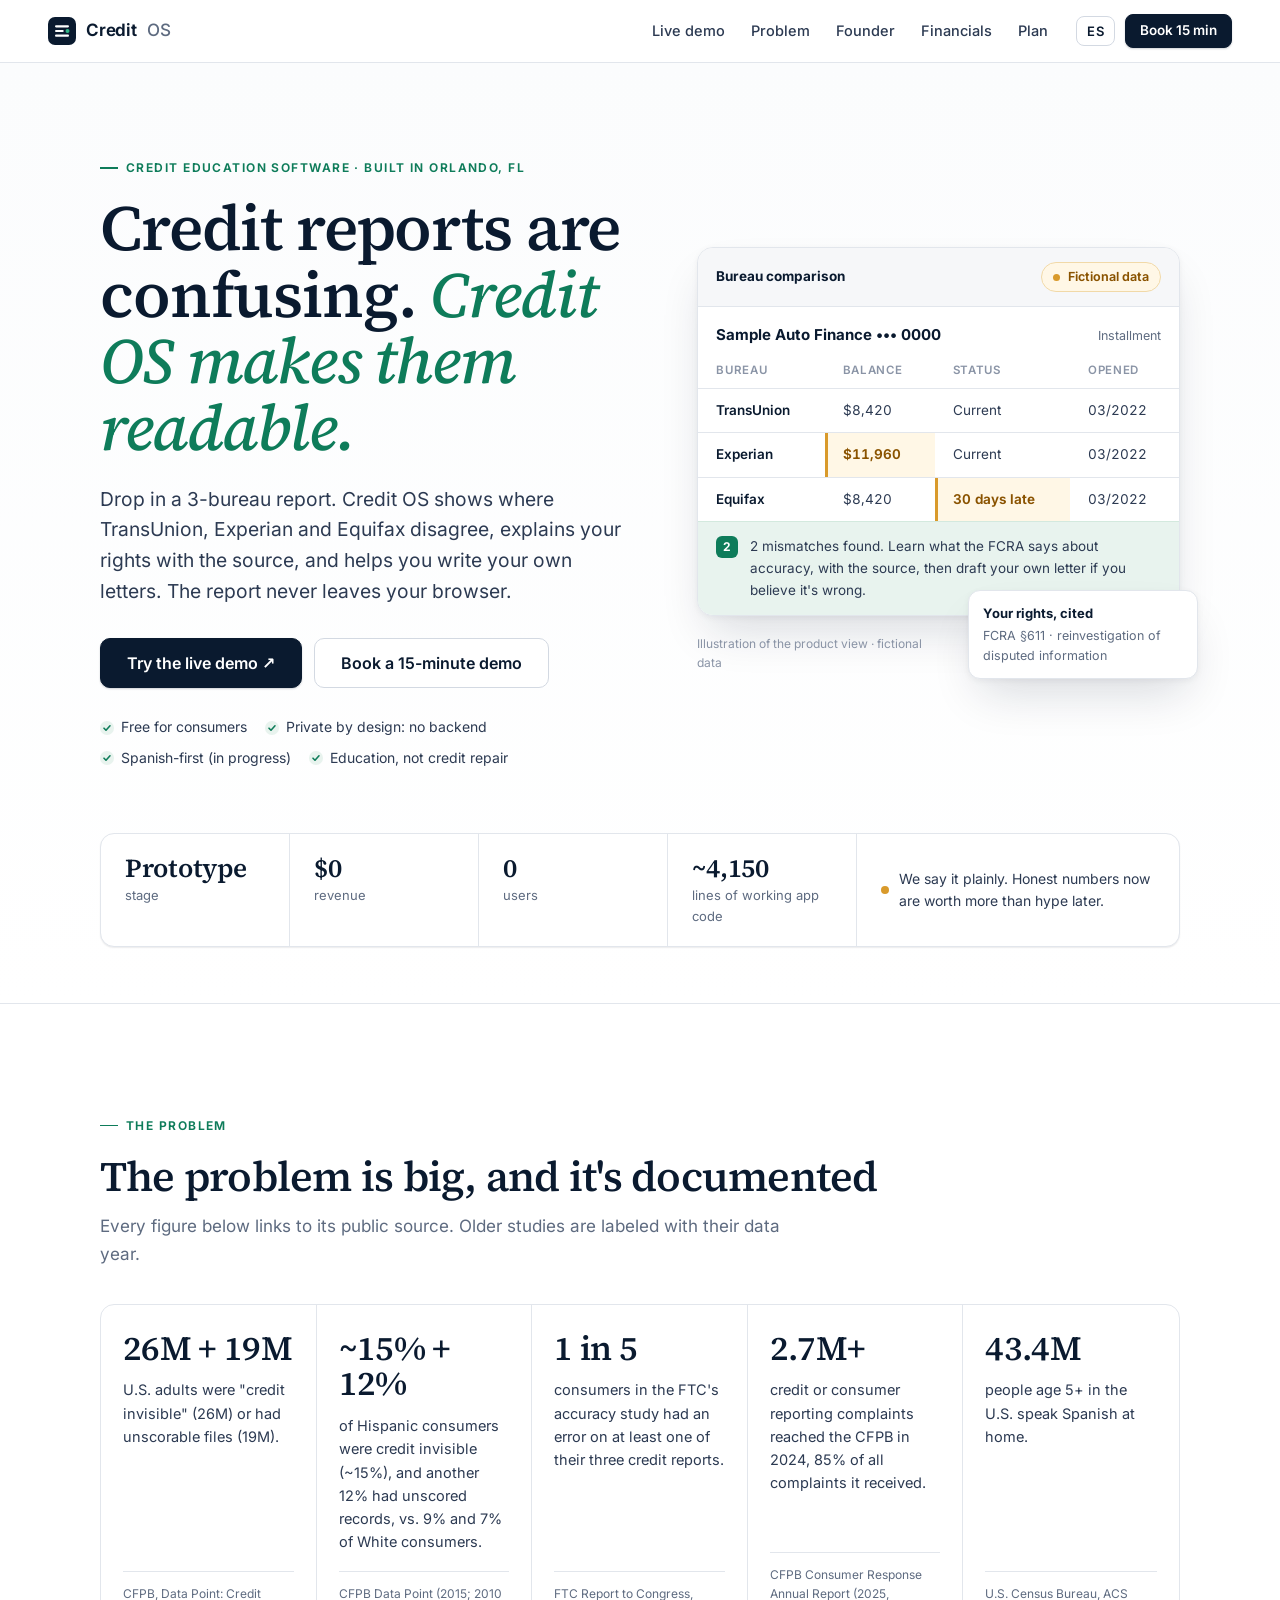
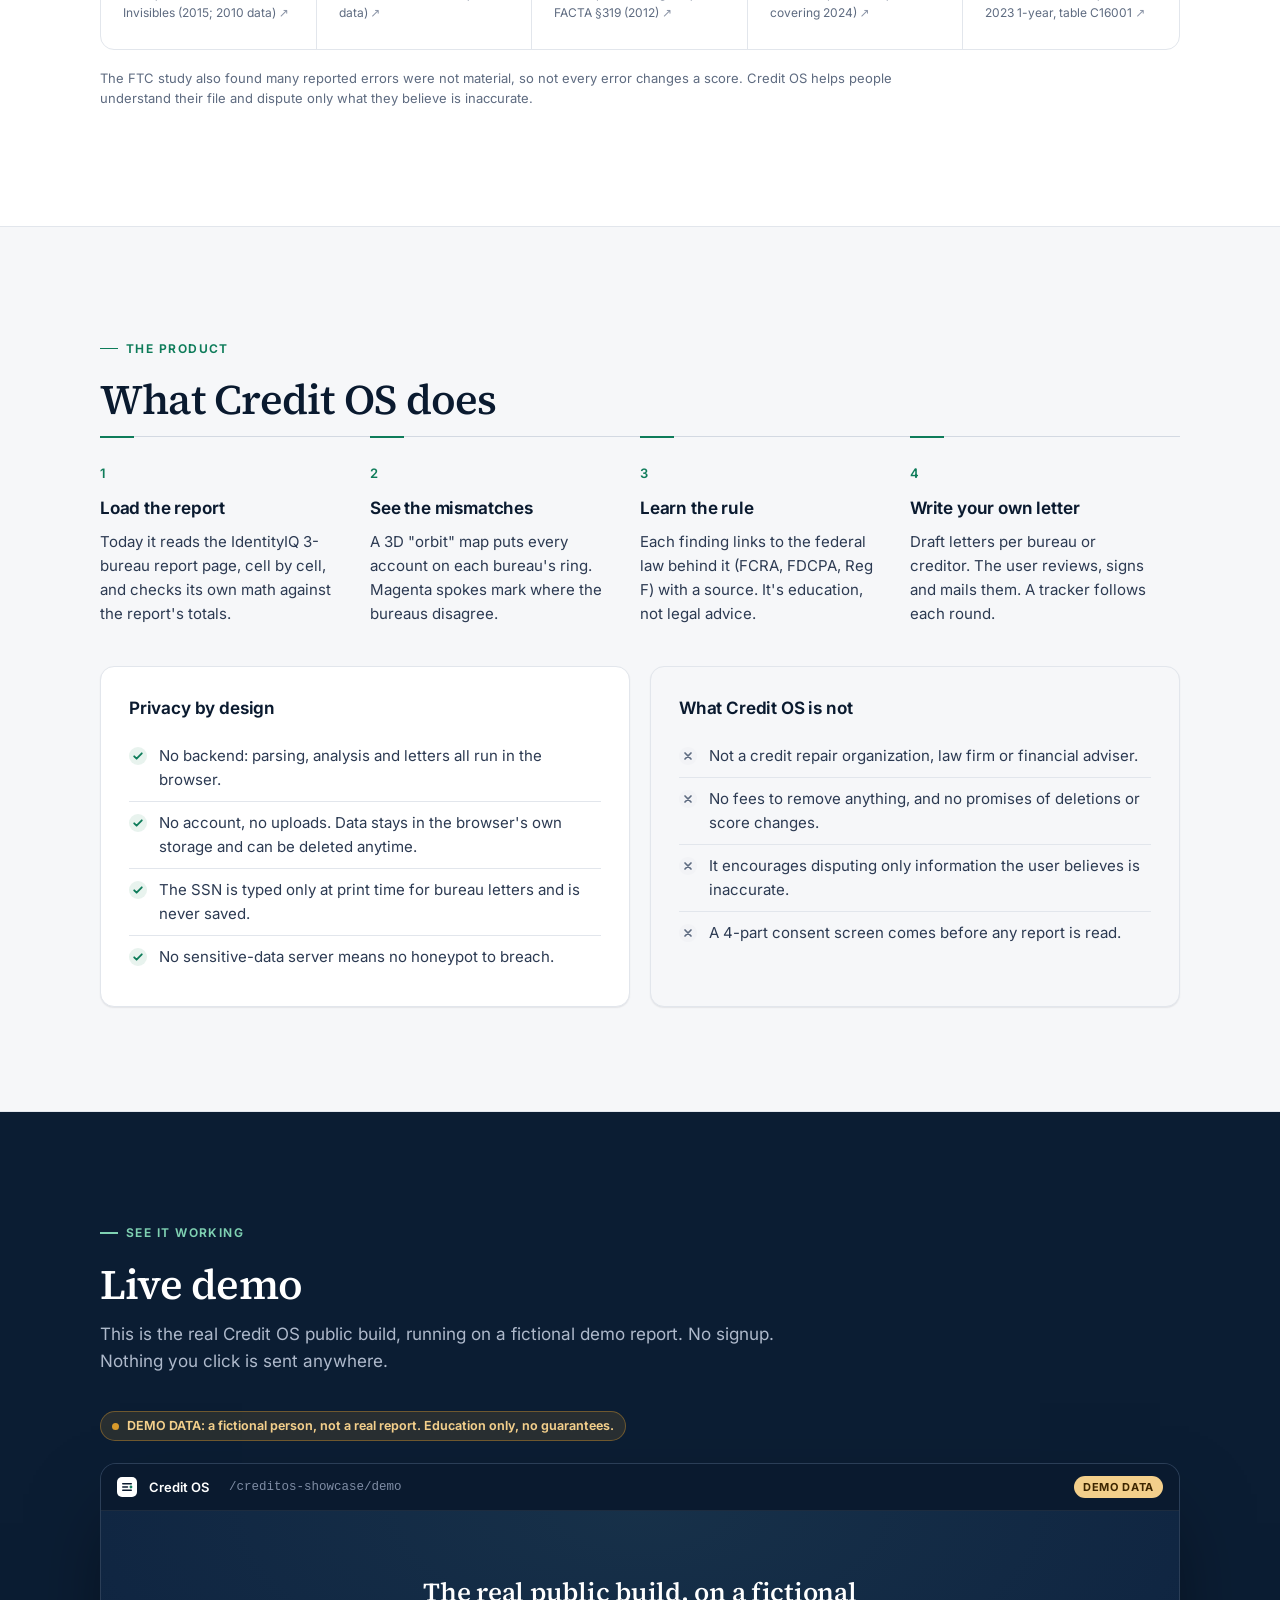
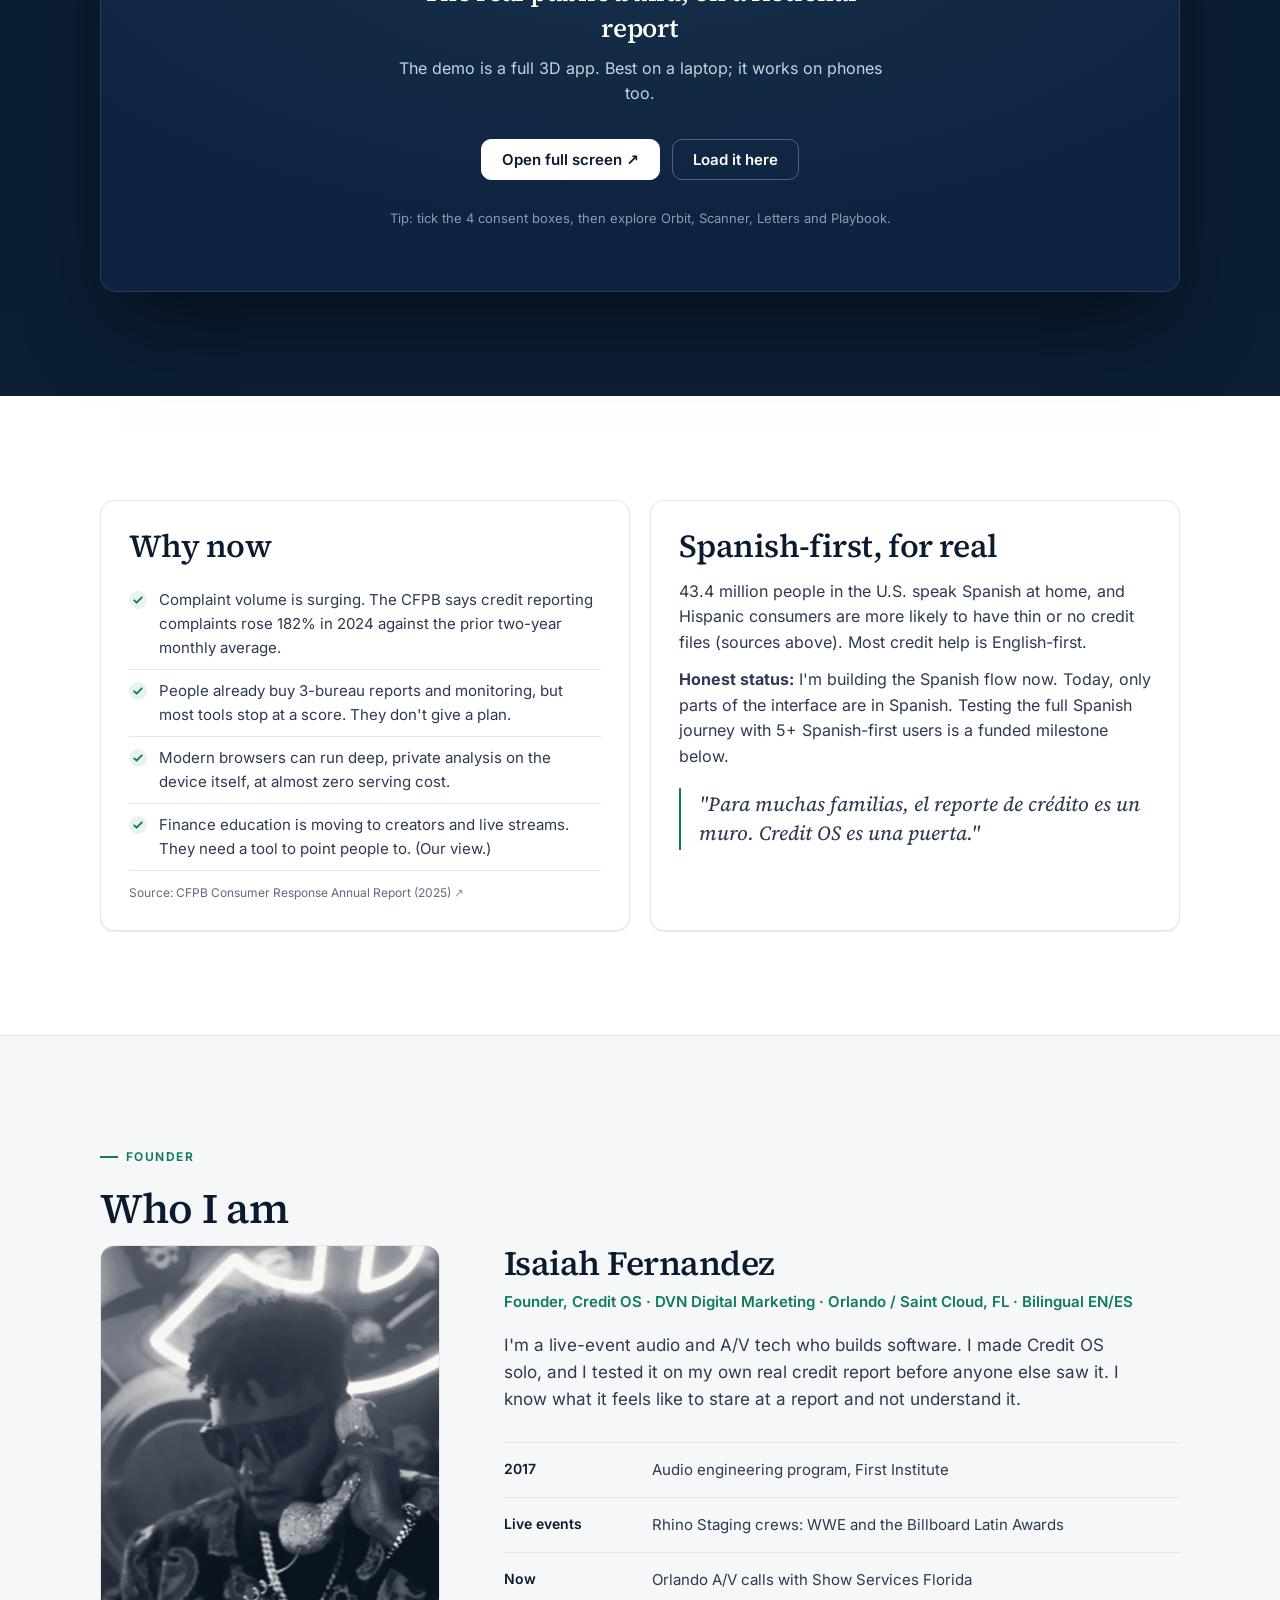
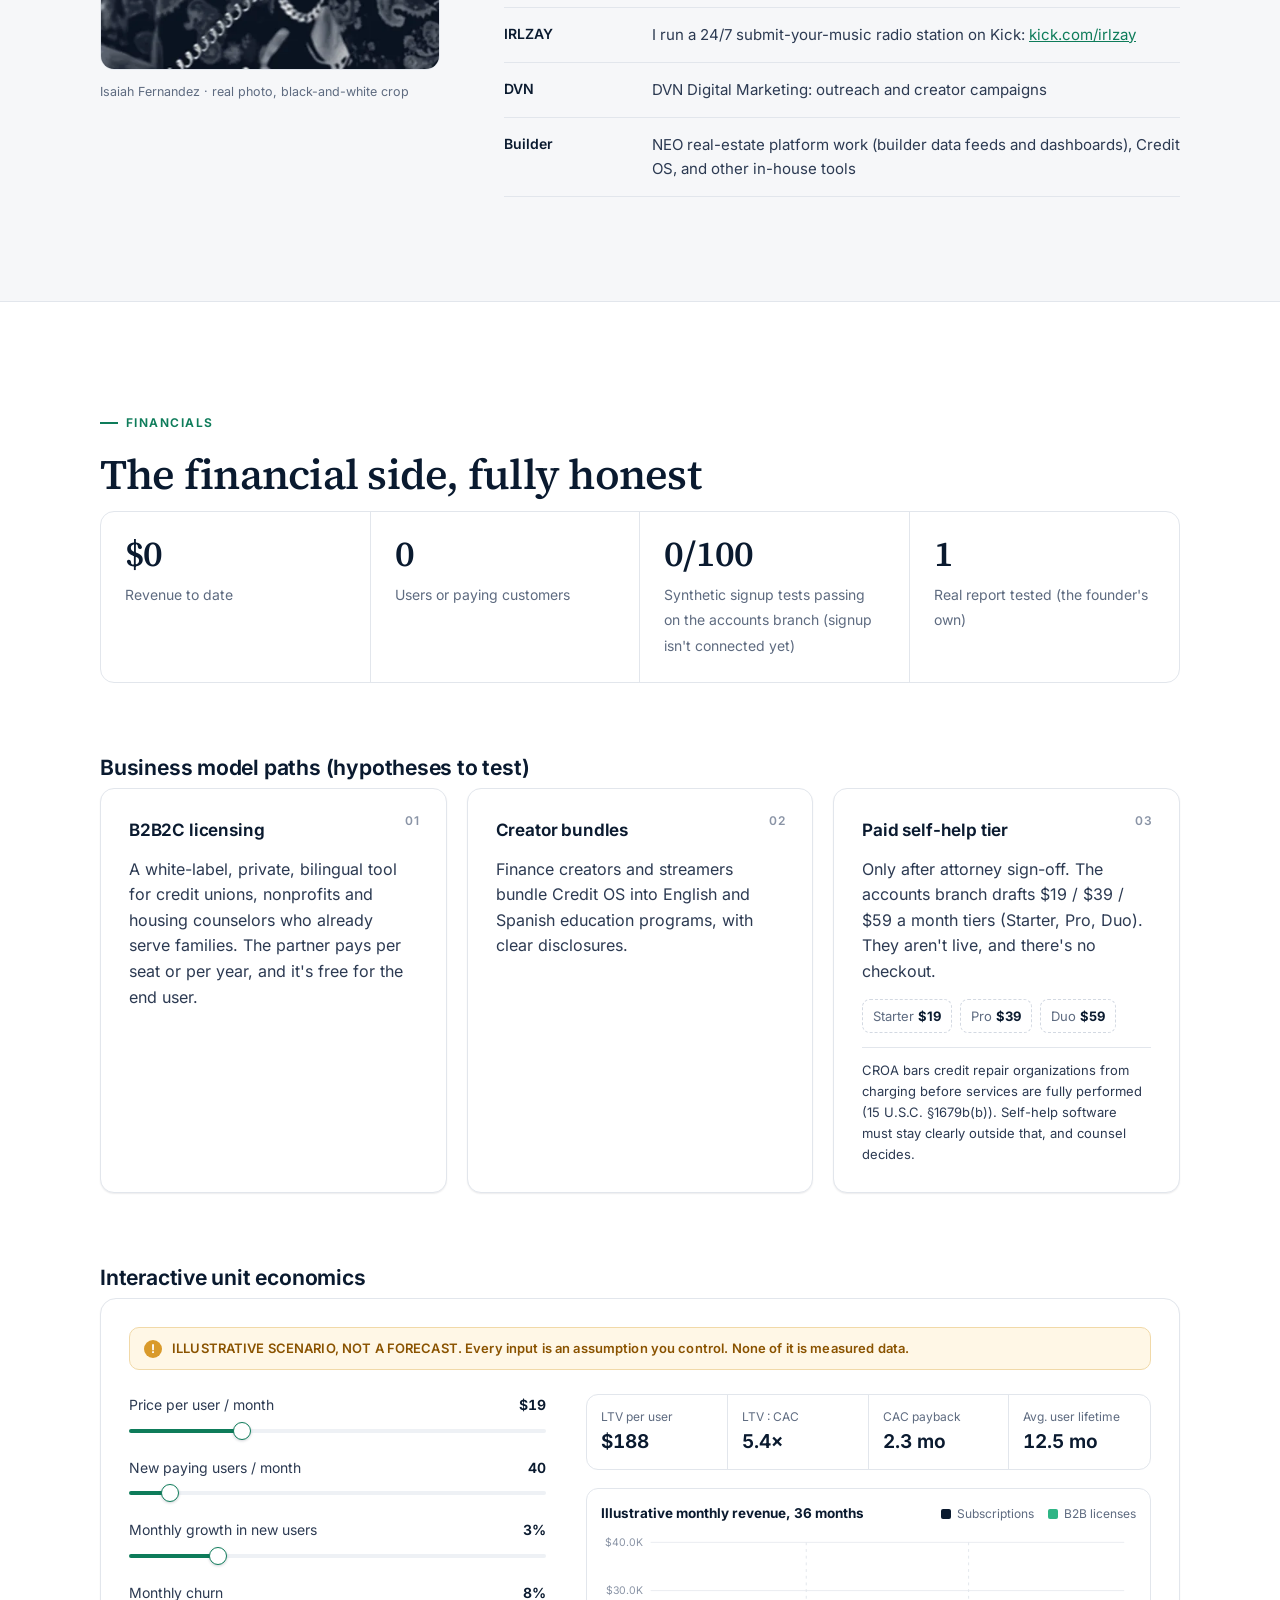
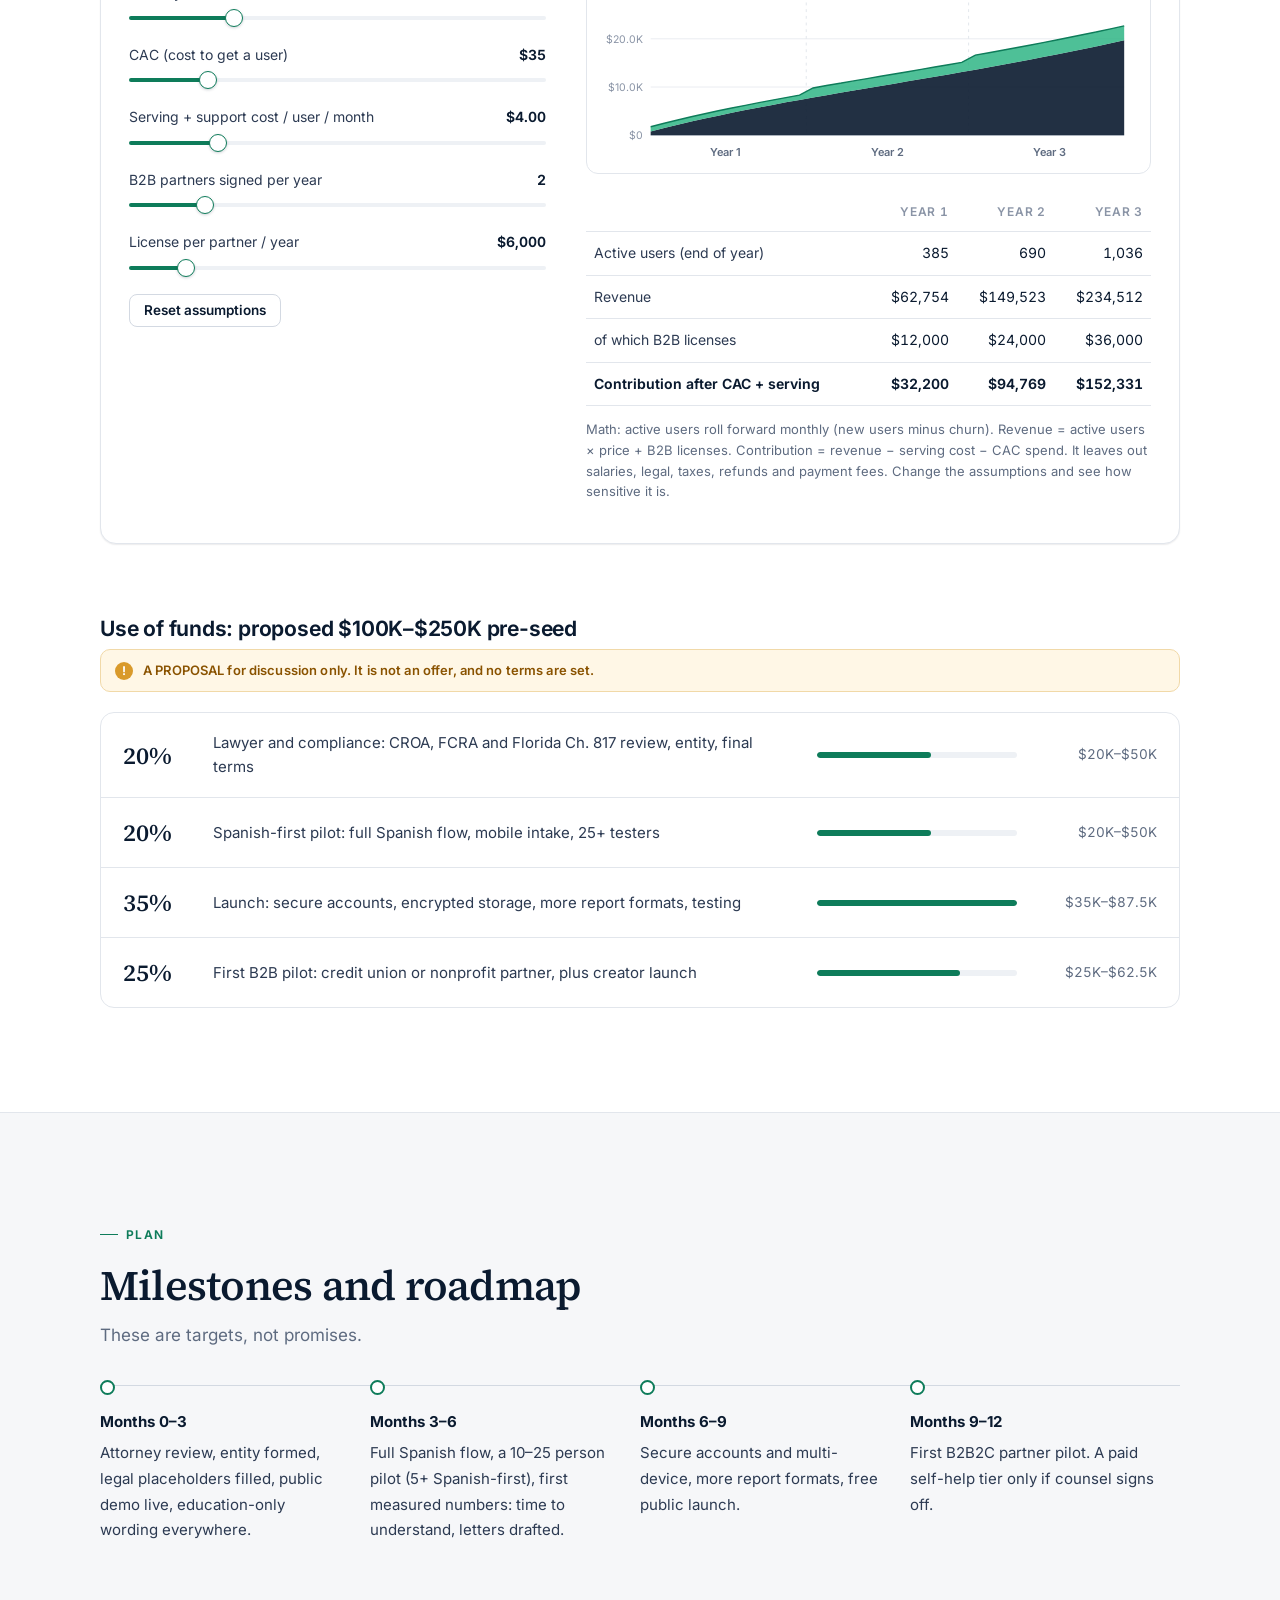
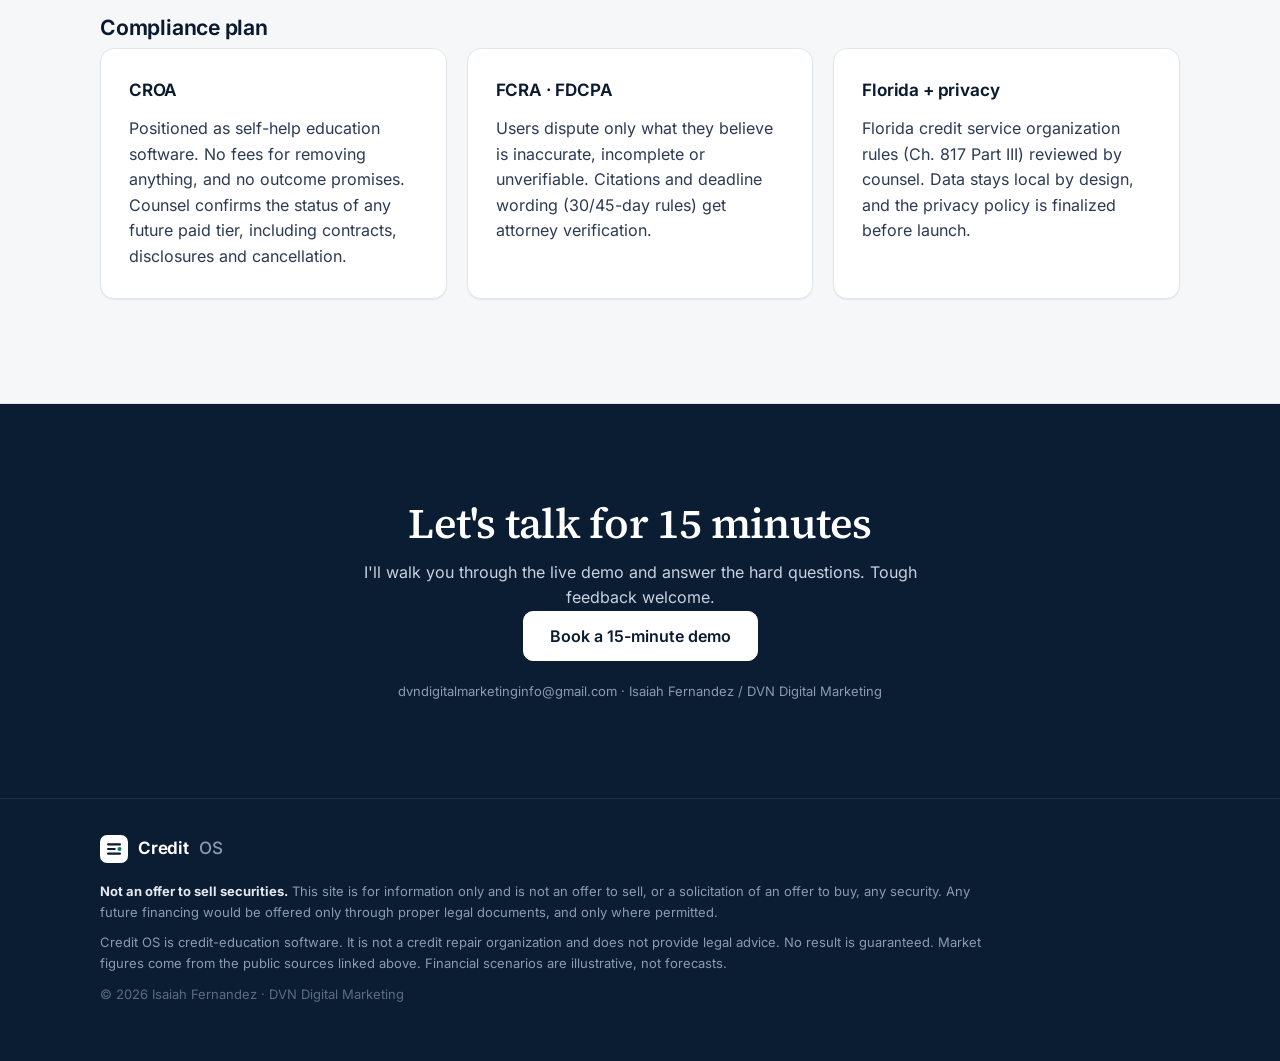
==== commit 81bc9bf2: "Logomark contrast on dark surfaces" ====
--- a/index.html
+++ b/index.html
@@ -15,7 +15,7 @@
 <link rel="stylesheet" href="assets/site.css">
 </head>
 <body>
-<svg width="0" height="0" style="position:absolute" aria-hidden="true"><symbol id="mark" viewBox="0 0 32 32"><rect width="32" height="32" rx="8" fill="#0A1A2F"/><rect x="8" y="9.5" width="16" height="2.4" rx="1.2" fill="#fff"/><rect x="8" y="14.8" width="10" height="2.4" rx="1.2" fill="#fff"/><circle cx="22.3" cy="16" r="2.3" fill="#2FB585"/><rect x="8" y="20.1" width="16" height="2.4" rx="1.2" fill="#fff"/></symbol></svg>
+<svg width="0" height="0" style="position:absolute" aria-hidden="true"><symbol id="mark" viewBox="0 0 32 32"><rect width="32" height="32" rx="8" fill="#0A1A2F"/><rect x="8" y="9.5" width="16" height="2.4" rx="1.2" fill="#fff"/><rect x="8" y="14.8" width="10" height="2.4" rx="1.2" fill="#fff"/><circle cx="22.3" cy="16" r="2.3" fill="#2FB585"/><rect x="8" y="20.1" width="16" height="2.4" rx="1.2" fill="#fff"/></symbol><symbol id="mark-w" viewBox="0 0 32 32"><rect width="32" height="32" rx="8" fill="#fff"/><rect x="8" y="9.5" width="16" height="2.4" rx="1.2" fill="#0A1A2F"/><rect x="8" y="14.8" width="10" height="2.4" rx="1.2" fill="#0A1A2F"/><circle cx="22.3" cy="16" r="2.3" fill="#0E7C5A"/><rect x="8" y="20.1" width="16" height="2.4" rx="1.2" fill="#0A1A2F"/></symbol></svg>
 <header class="nav" id="top">
   <a class="logo" href="#top" aria-label="Credit OS home"><svg><use href="#mark"/></svg>Credit <span>OS</span></a>
   <nav class="links">
@@ -138,7 +138,7 @@
   <p class="sub" data-i18n="demo.sub">This is the real Credit OS public build, running on a fictional demo report. No signup. Nothing you click is sent anywhere.</p>
   <div class="badge" data-i18n="demo.label">DEMO DATA: a fictional person, not a real report. Education only, no guarantees.</div>
   <div class="frame">
-    <div class="frame-bar"><svg><use href="#mark"/></svg><b>Credit OS</b><span class="url">/creditos-showcase/demo</span><span class="demo-pill" data-i18n="demo.pill">Demo data</span></div>
+    <div class="frame-bar"><svg><use href="#mark-w"/></svg><b>Credit OS</b><span class="url">/creditos-showcase/demo</span><span class="demo-pill" data-i18n="demo.pill">Demo data</span></div>
     <div class="demo-box" id="demo-box">
       <div class="demo-poster">
         <h3 data-i18n="demo.ph">The real public build, on a fictional report</h3>
@@ -303,7 +303,7 @@
 </main>
 
 <footer class="foot"><div class="wrap">
-  <a class="logo" href="#top"><svg><use href="#mark"/></svg>Credit <span>OS</span></a>
+  <a class="logo" href="#top"><svg><use href="#mark-w"/></svg>Credit <span>OS</span></a>
   <p data-i18n="foot.1"><b>Not an offer to sell securities.</b> This site is for information only and is not an offer to sell, or a solicitation of an offer to buy, any security. Any future financing would be offered only through proper legal documents, and only where permitted.</p>
   <p data-i18n="foot.2">Credit OS is credit-education software. It is not a credit repair organization and does not provide legal advice. No result is guaranteed. Market figures come from the public sources linked above. Financial scenarios are illustrative, not forecasts.</p>
   <p class="fine">© 2026 Isaiah Fernandez · DVN Digital Marketing</p>
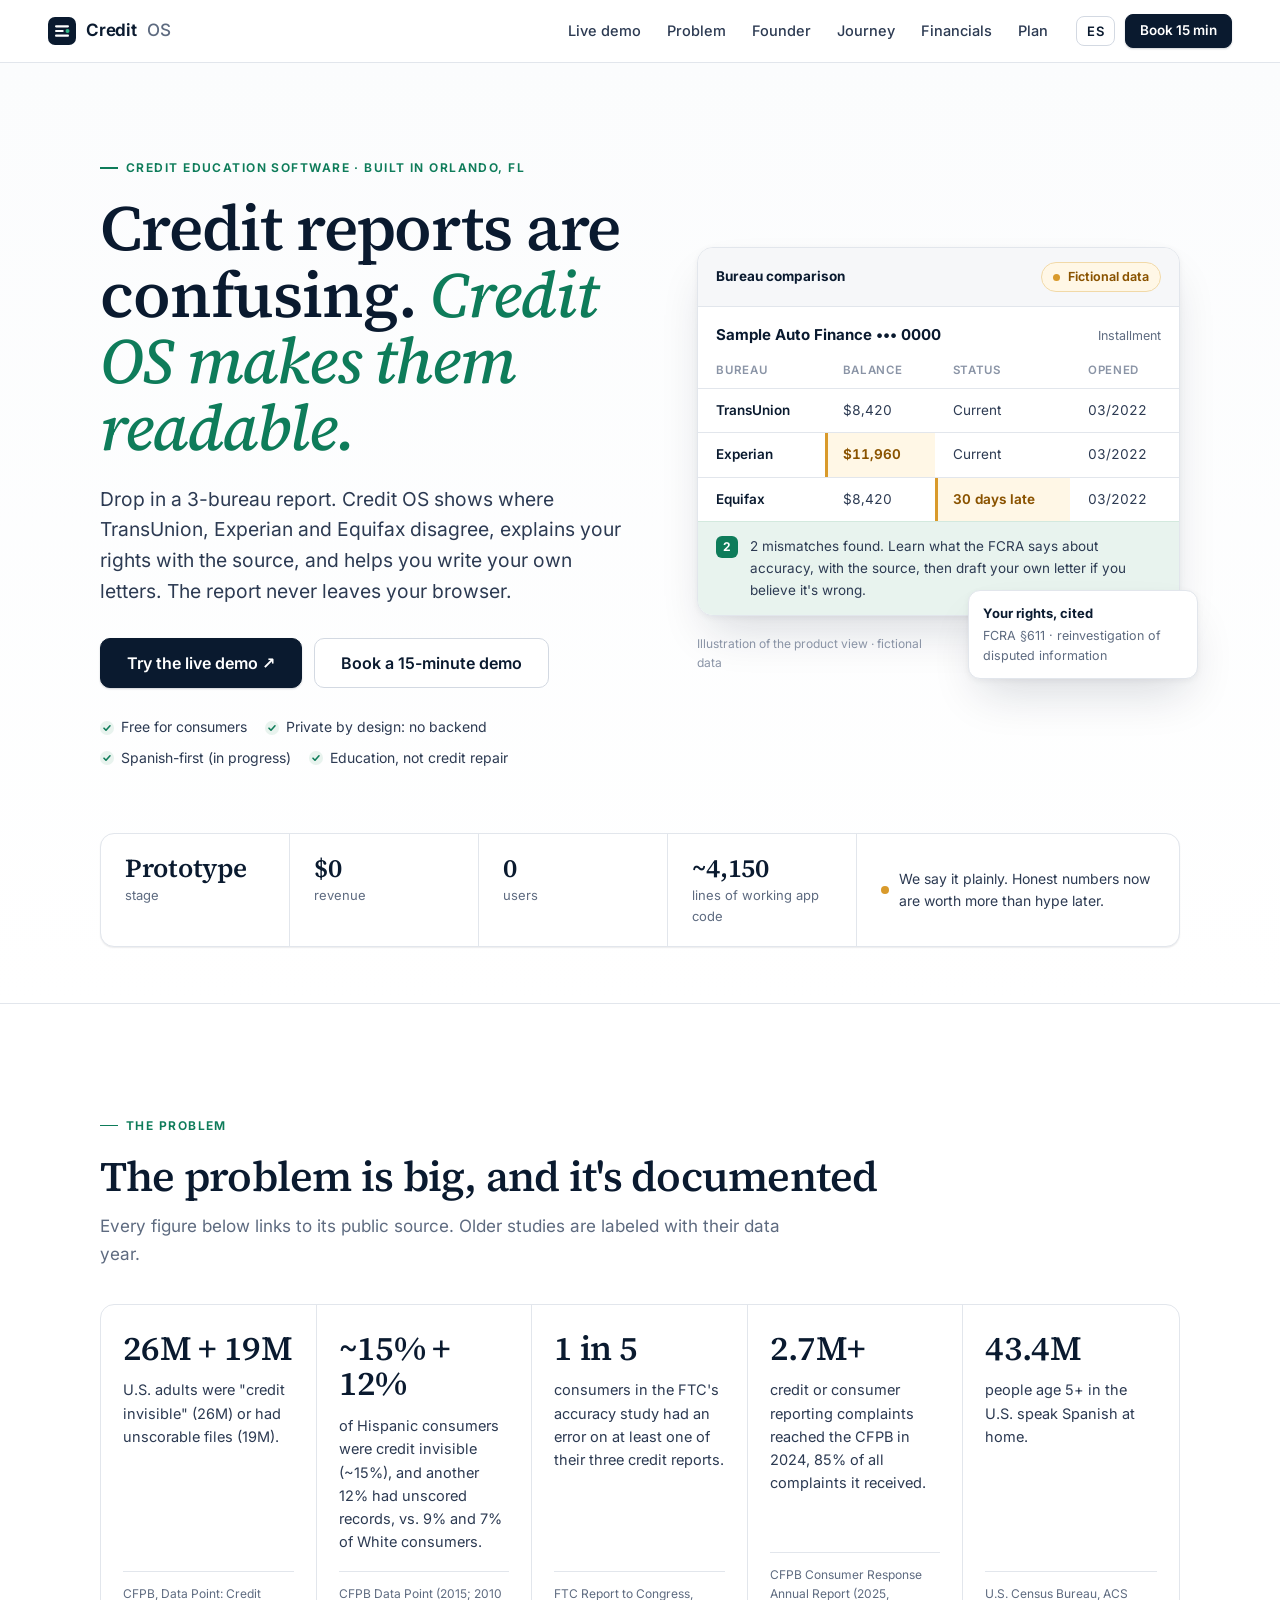
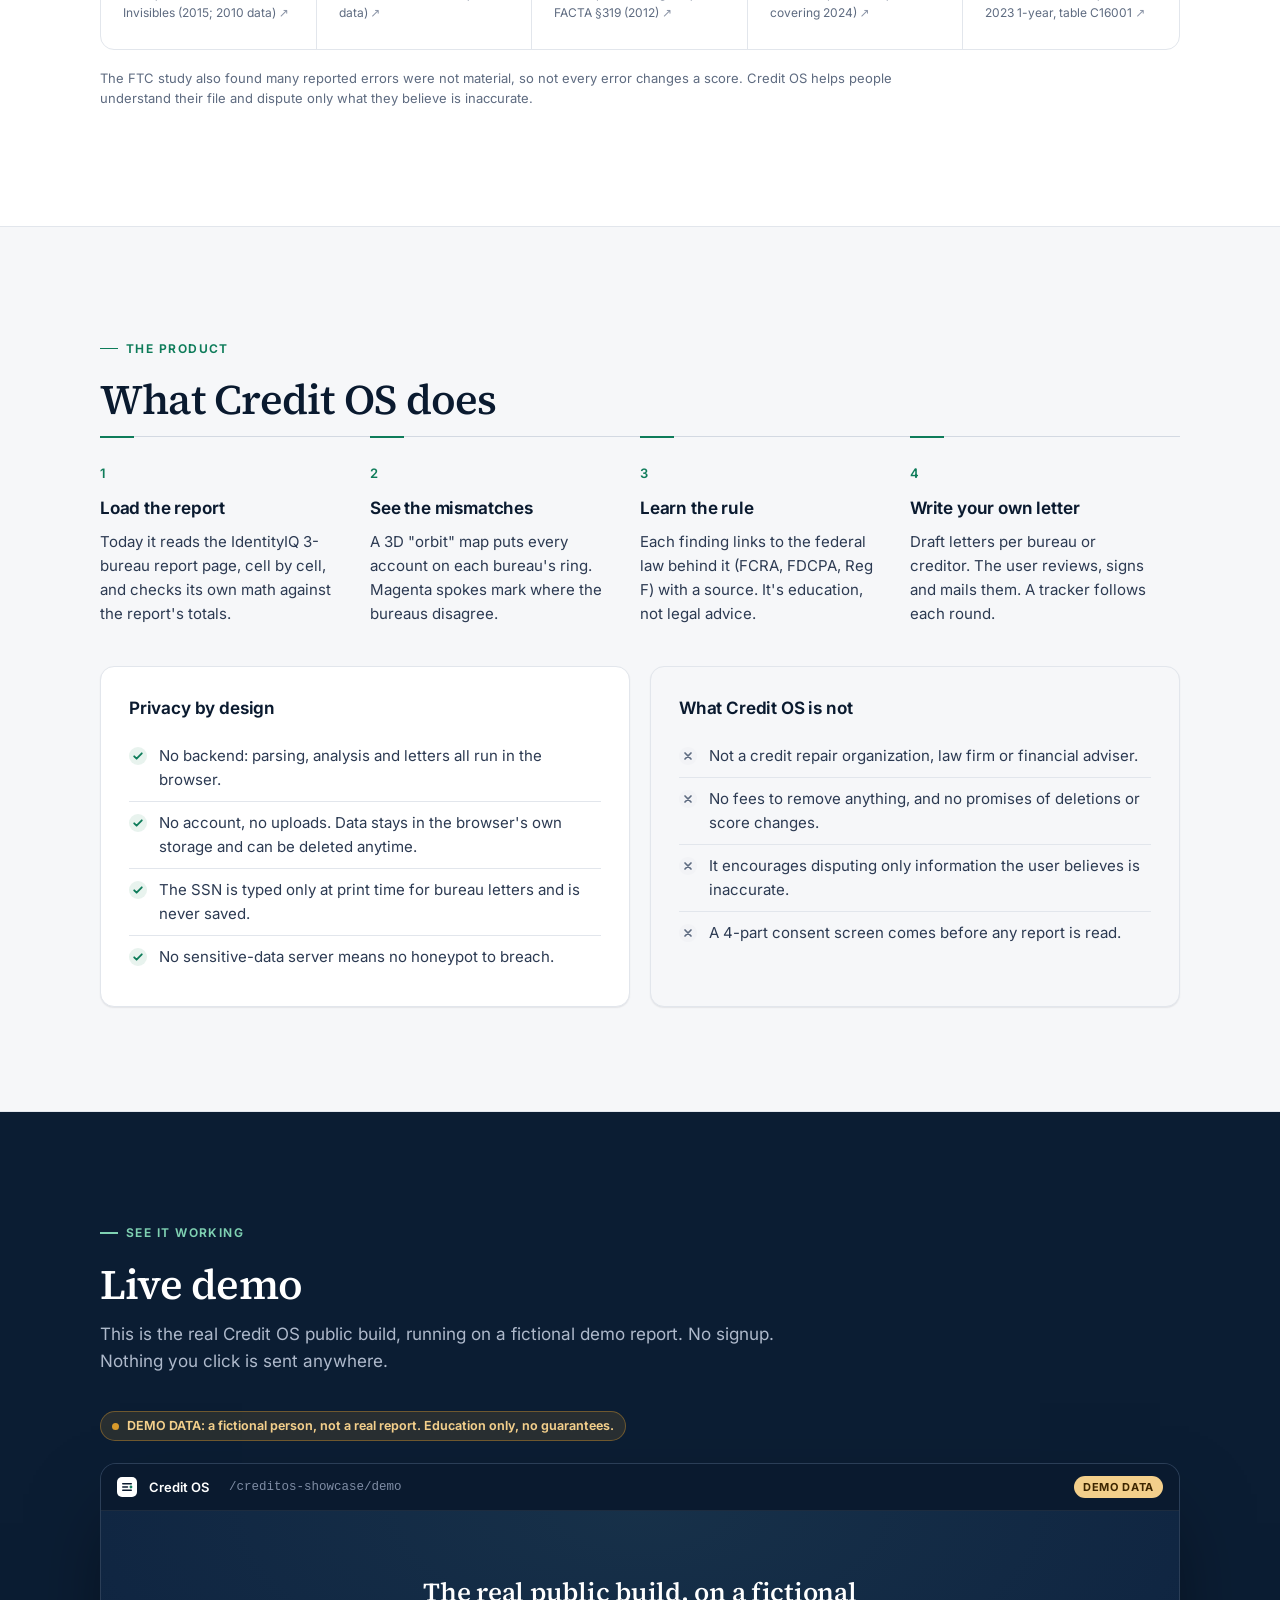
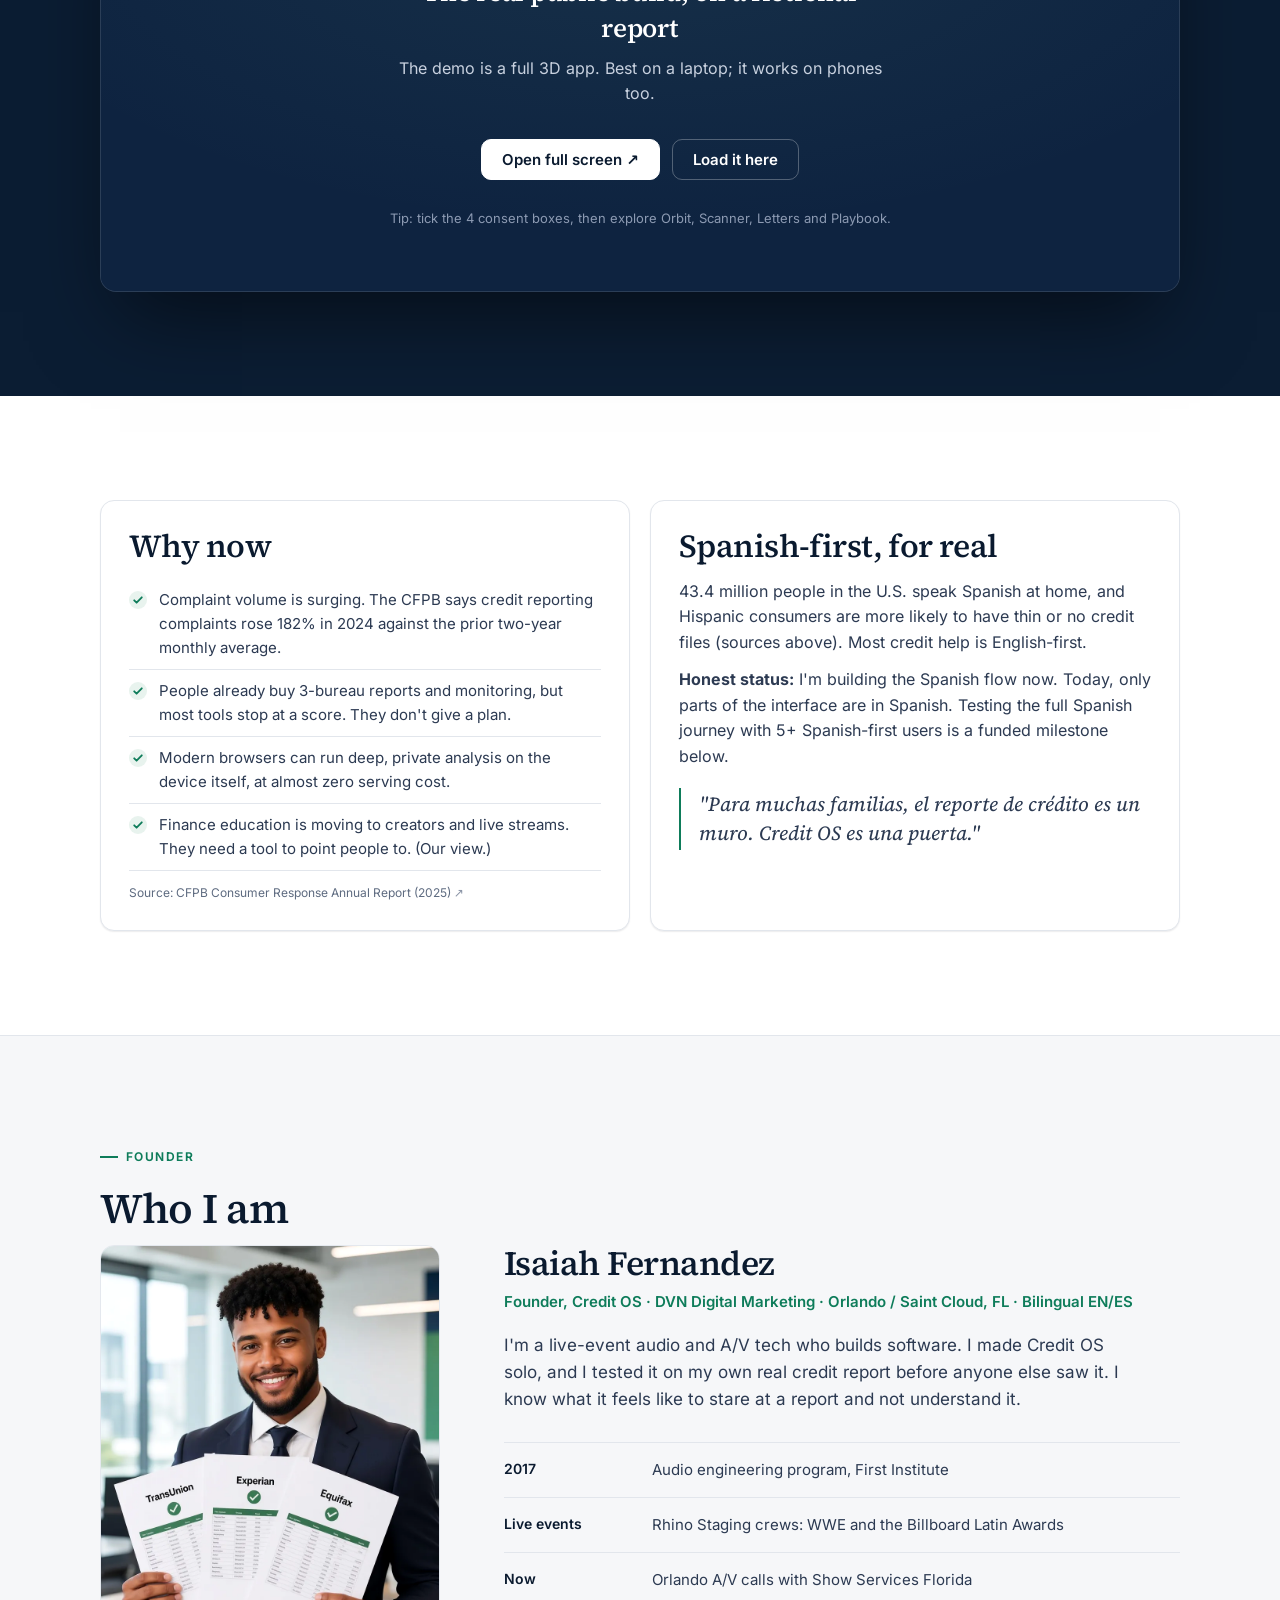
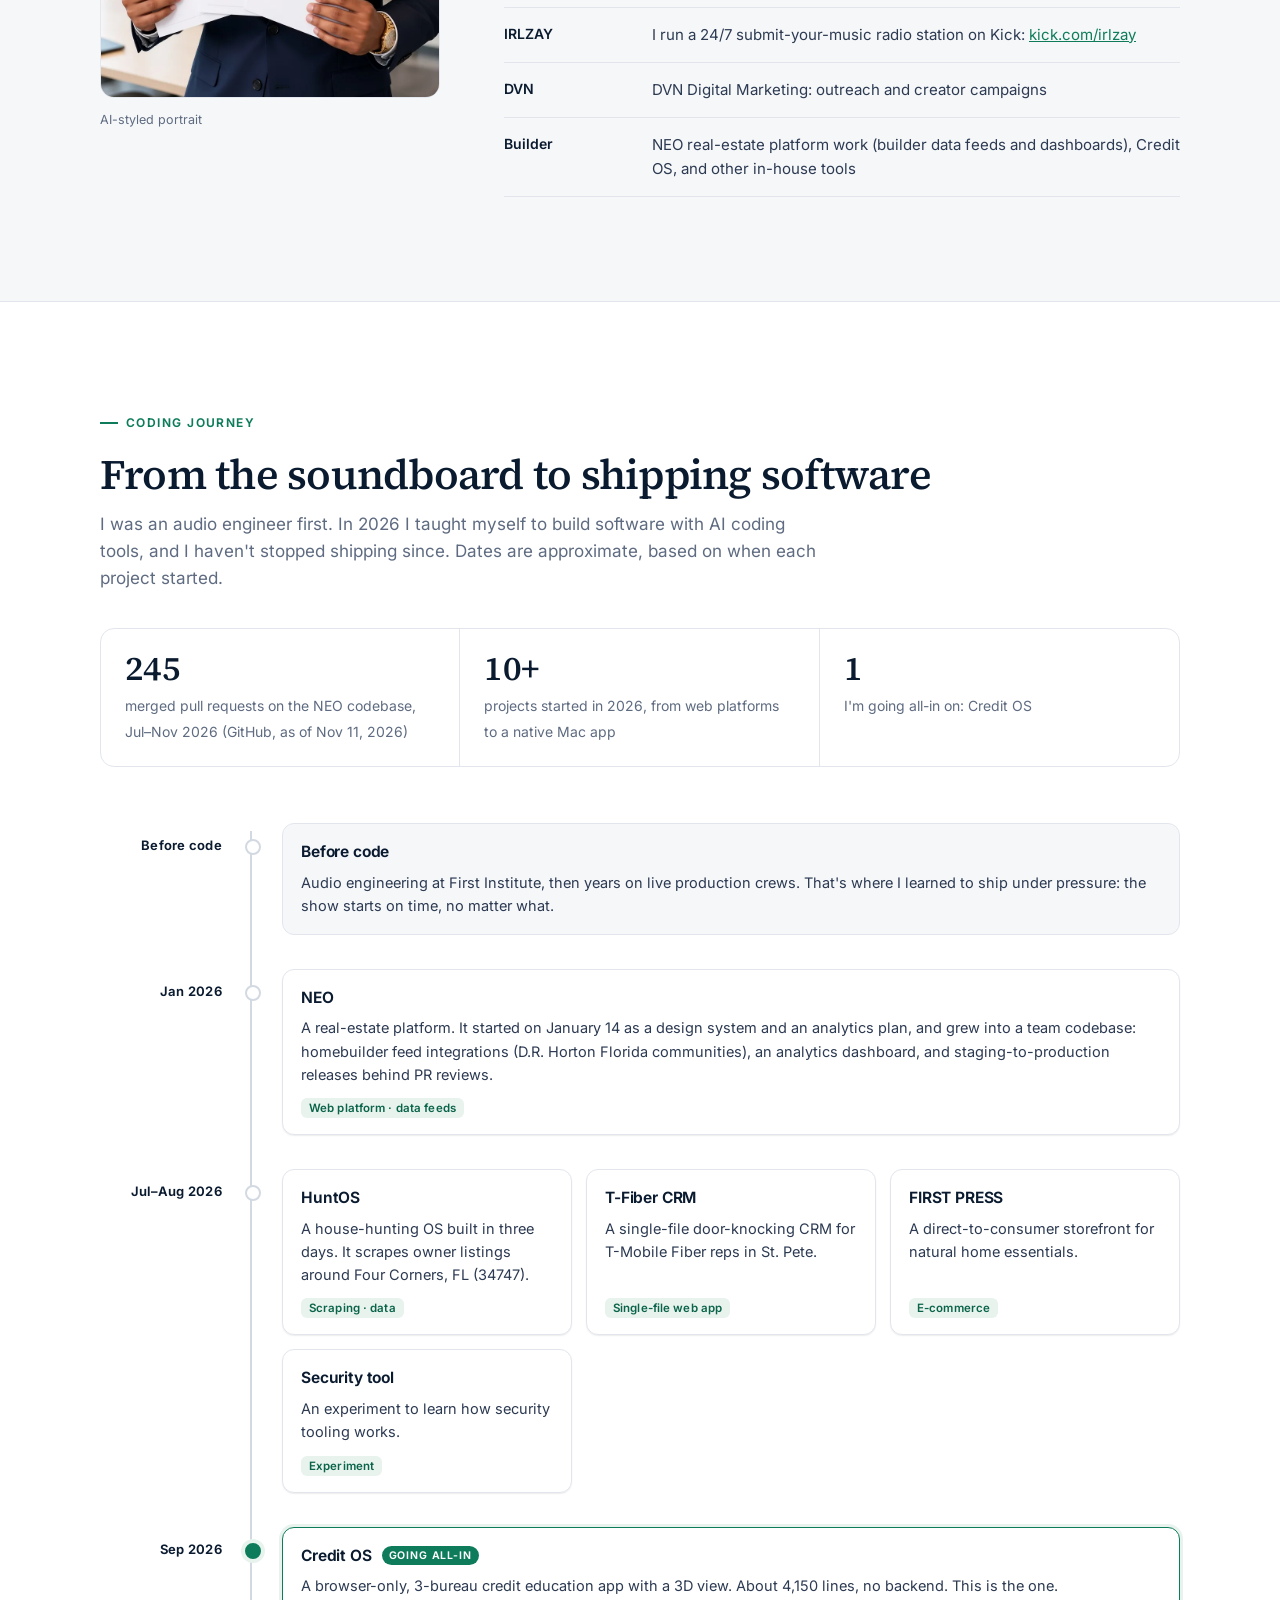
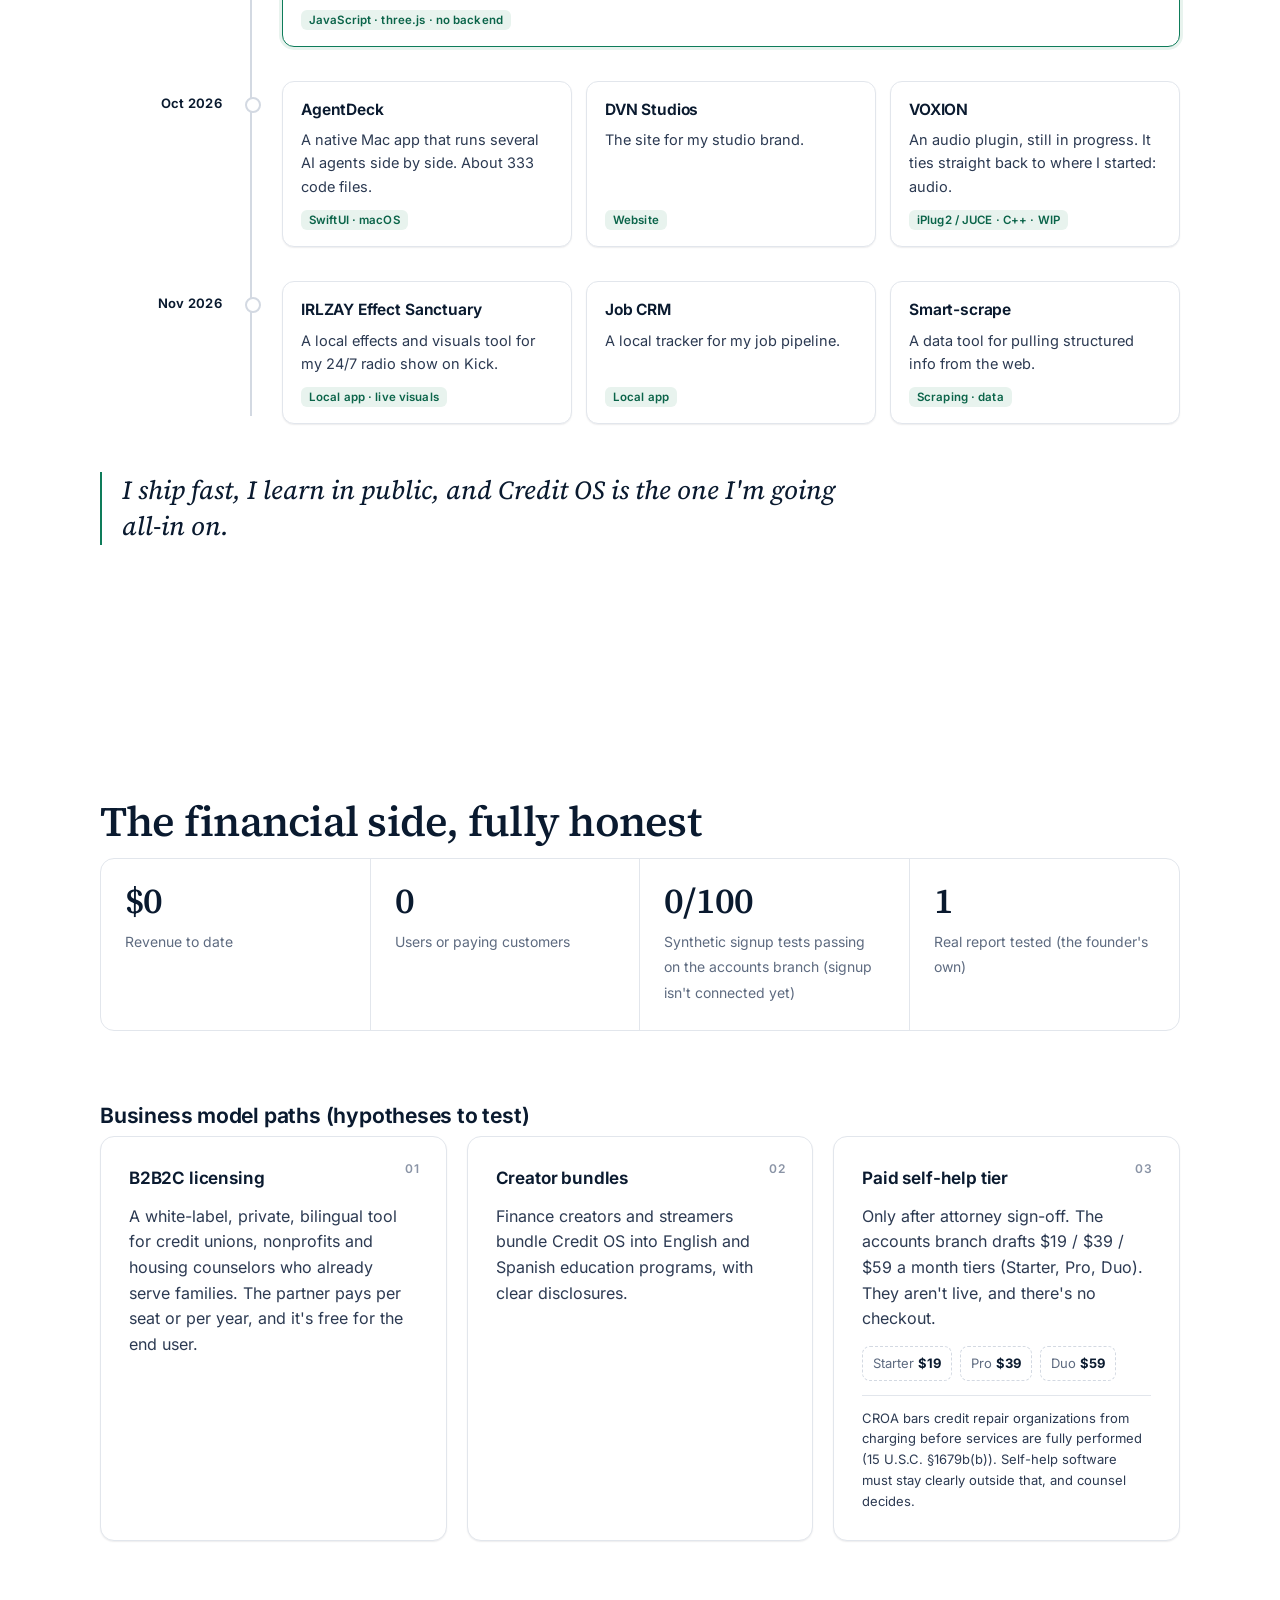
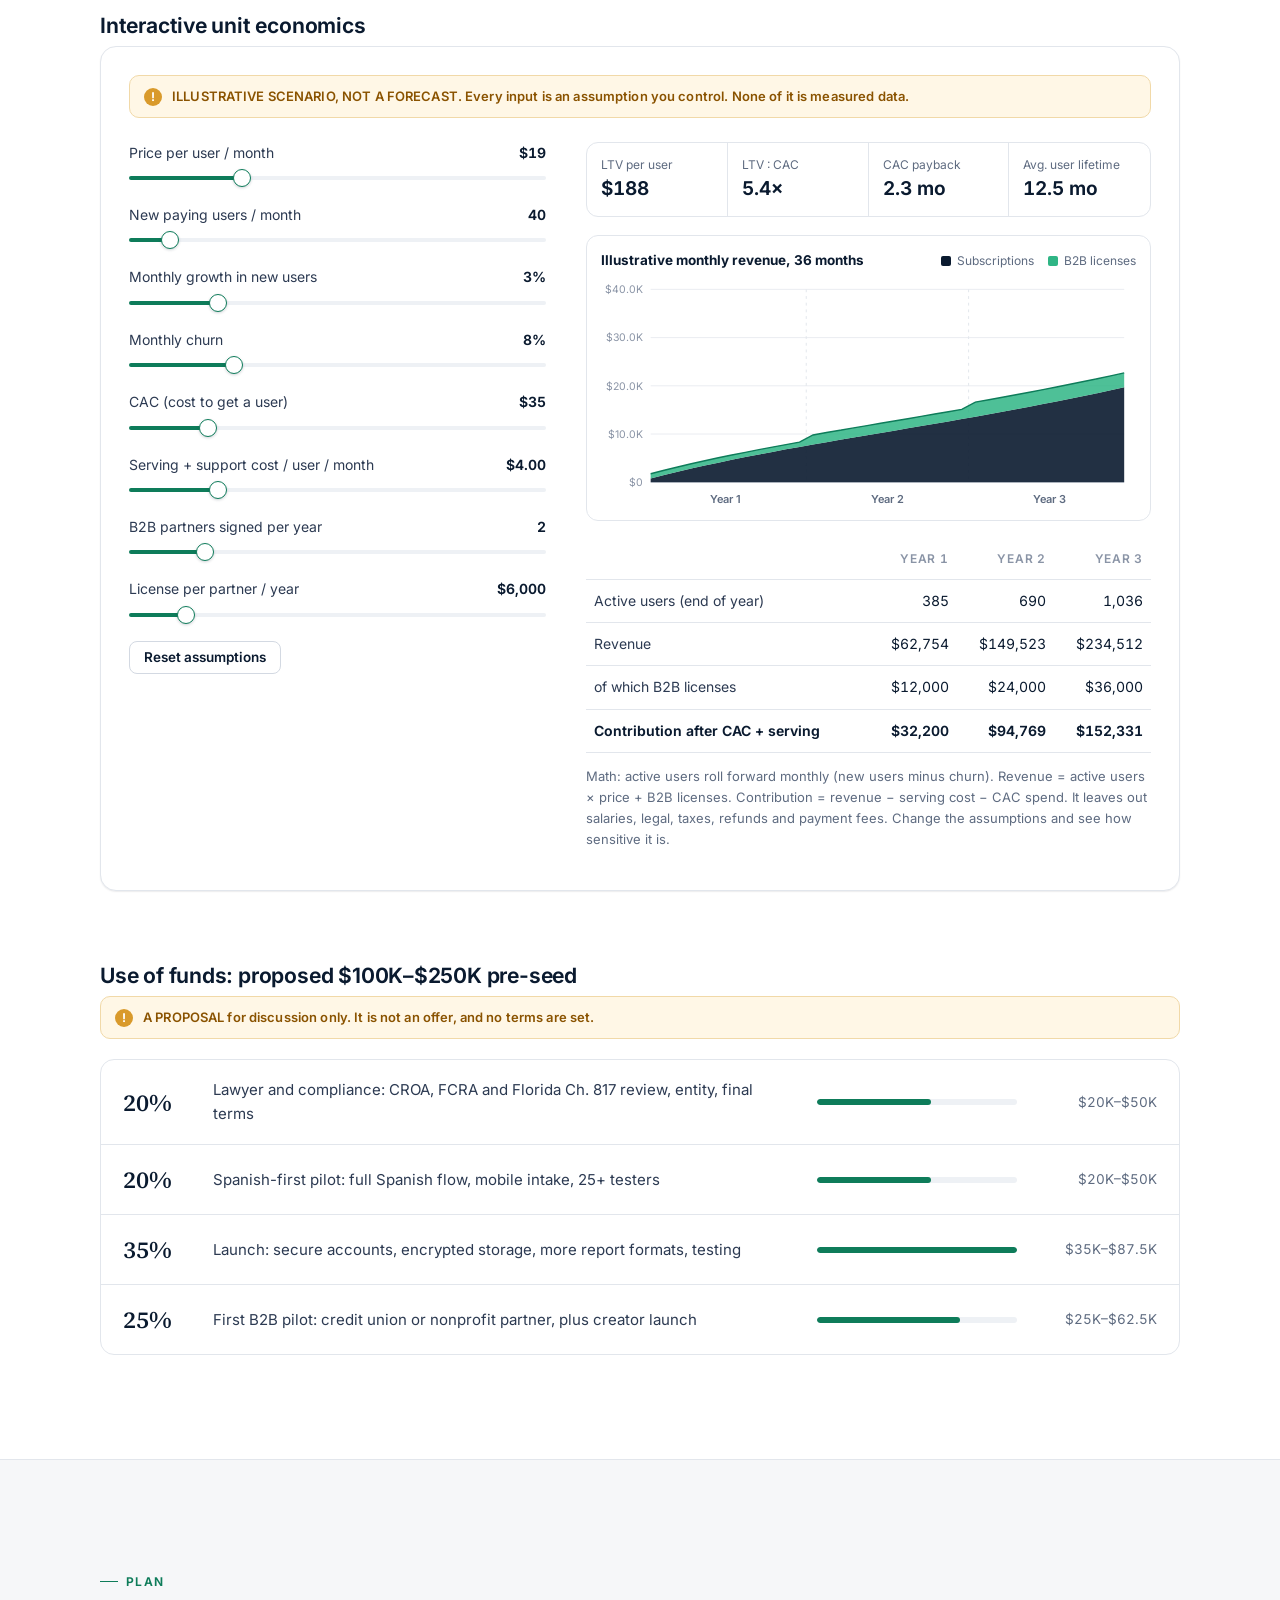
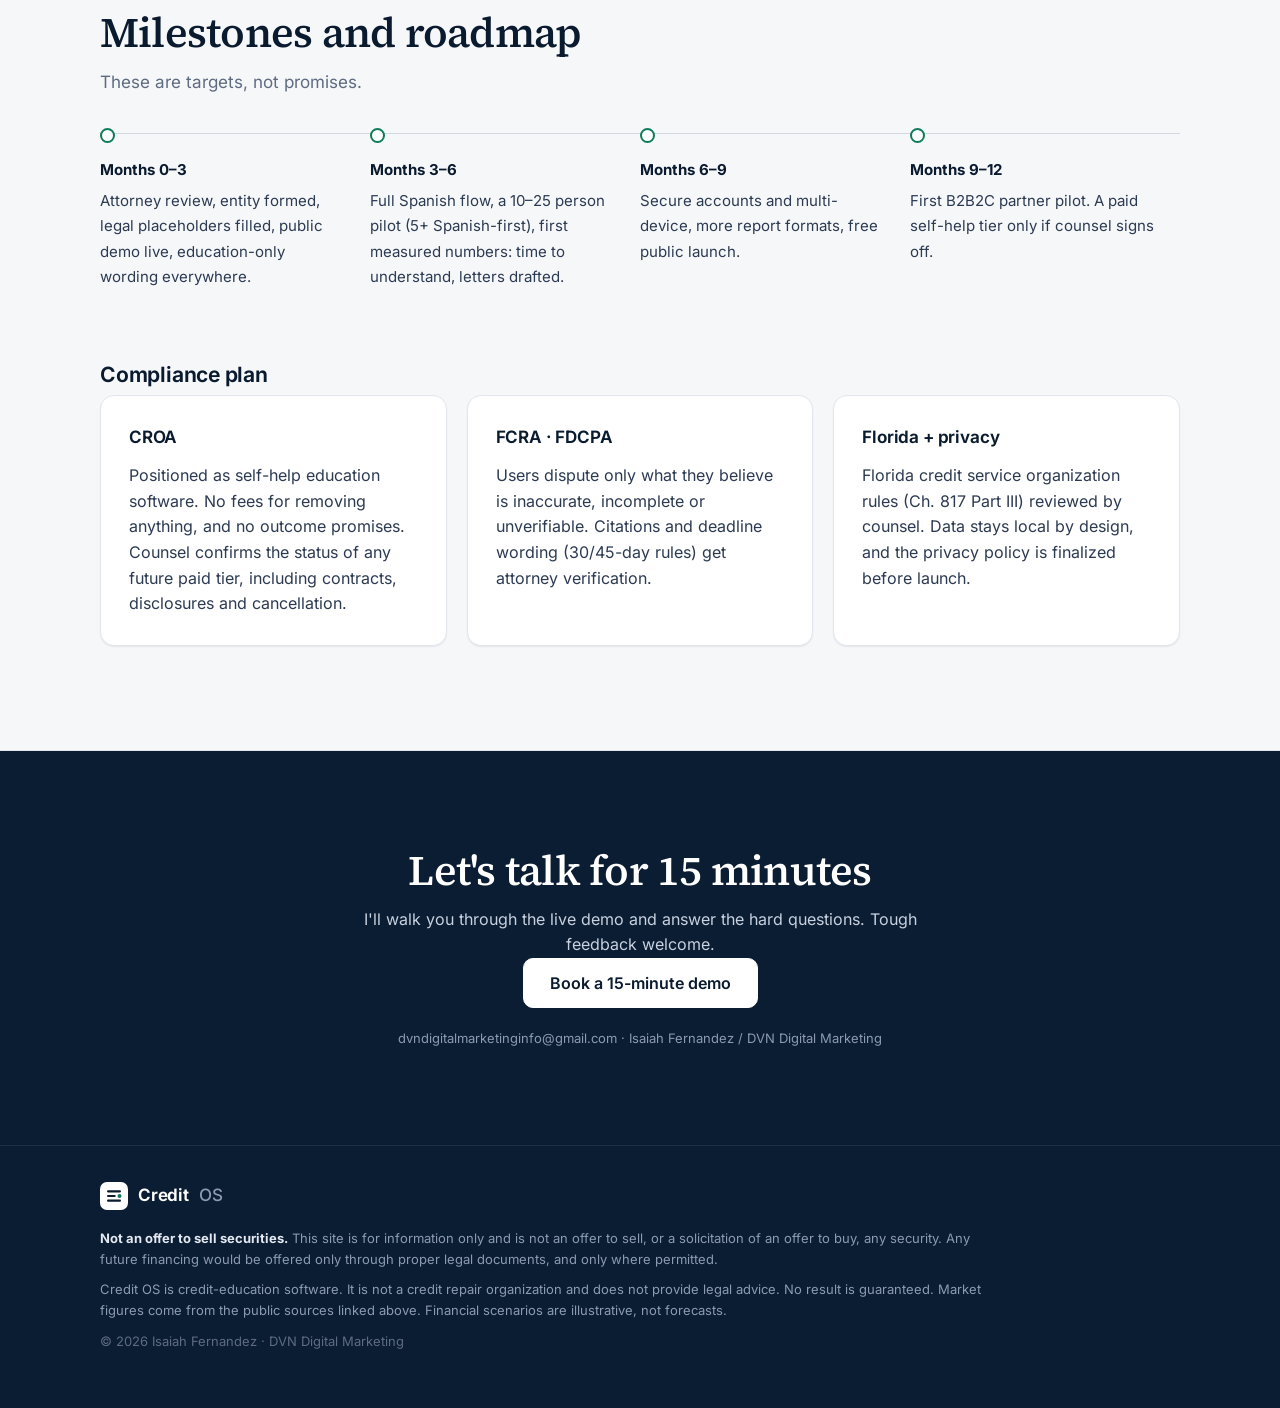
==== commit 0e7ee277: "AI-styled founder portrait and coding journey section" ====
--- a/index.html
+++ b/index.html
@@ -22,6 +22,7 @@
     <a href="#demo" data-i18n="nav.demo">Live demo</a>
     <a href="#problem" data-i18n="nav.problem">Problem</a>
     <a href="#founder" data-i18n="nav.founder">Founder</a>
+    <a href="#journey" data-i18n="nav.journey">Journey</a>
     <a href="#financials" data-i18n="nav.fin">Financials</a>
     <a href="#plan" data-i18n="nav.plan">Plan</a>
   </nav>
@@ -184,8 +185,8 @@
   <h2 data-i18n="f.h">Who I am</h2>
   <div class="founder">
     <figure class="photo">
-      <picture><source srcset="assets/img/isaiah-portrait.webp" type="image/webp"><img src="assets/img/isaiah-portrait.jpg" alt="Isaiah Fernandez, founder of Credit OS" width="520" height="650" loading="lazy"></picture>
-      <figcaption data-i18n="f.cap">Isaiah Fernandez · real photo, black-and-white crop</figcaption>
+      <picture><source srcset="assets/img/founder-portrait.webp" type="image/webp"><img src="assets/img/founder-portrait.jpg" alt="AI-styled portrait of Isaiah Fernandez in a navy suit holding three credit bureau reports" width="864" height="1152" loading="lazy"></picture>
+      <figcaption data-i18n="f.cap">AI-styled portrait</figcaption>
     </figure>
     <div>
       <h3>Isaiah Fernandez</h3>
@@ -201,6 +202,24 @@
       </ul>
     </div>
   </div>
+ </div>
+</section>
+
+<!-- JOURNEY -->
+<section id="journey" class="sec">
+ <div class="wrap">
+  <p class="eyebrow" data-i18n="eb.j">Coding journey</p>
+  <h2 data-i18n="j.h">From the soundboard to shipping software</h2>
+  <p class="sub" data-i18n="j.sub">I was an audio engineer first. In 2026 I taught myself to build software with AI coding tools, and I haven't stopped shipping since. Dates are approximate, based on when each project started.</p>
+  <div class="jstats">
+    <div><b>245</b><span data-i18n="js1">merged pull requests on the NEO codebase, Jul–Nov 2026 (GitHub, as of Nov 11, 2026)</span></div>
+    <div><b>10+</b><span data-i18n="js2">projects started in 2026, from web platforms to a native Mac app</span></div>
+    <div><b>1</b><span data-i18n="js3">I'm going all-in on: Credit OS</span></div>
+  </div>
+  <ol class="journey">
+   <li class=""><div class="when" data-i18n="j0d">Before code</div><div class="what"><article class="pcard plain"><h4 data-i18n="j0h">Before code</h4><p data-i18n="j0">Audio engineering at First Institute, then years on live production crews. That's where I learned to ship under pressure: the show starts on time, no matter what.</p></article></div></li><li class=""><div class="when" data-i18n="j1d">Jan 2026</div><div class="what"><article class="pcard"><h4>NEO</h4><p data-i18n="j1p">A real-estate platform. It started on January 14 as a design system and an analytics plan, and grew into a team codebase: homebuilder feed integrations (D.R. Horton Florida communities), an analytics dashboard, and staging-to-production releases behind PR reviews.</p><span class="stack">Web platform · data feeds</span></article></div></li><li class=""><div class="when" data-i18n="j2d">Jul–Aug 2026</div><div class="what"><div class="pgrid"><article class="pcard"><h4>HuntOS</h4><p data-i18n="j2a">A house-hunting OS built in three days. It scrapes owner listings around Four Corners, FL (34747).</p><span class="stack">Scraping · data</span></article><article class="pcard"><h4>T-Fiber CRM</h4><p data-i18n="j2b">A single-file door-knocking CRM for T-Mobile Fiber reps in St. Pete.</p><span class="stack">Single-file web app</span></article><article class="pcard"><h4>FIRST PRESS</h4><p data-i18n="j2c">A direct-to-consumer storefront for natural home essentials.</p><span class="stack">E-commerce</span></article><article class="pcard"><h4>Security tool</h4><p data-i18n="j2e">An experiment to learn how security tooling works.</p><span class="stack">Experiment</span></article></div></div></li><li class="now"><div class="when" data-i18n="j3d">Sep 2026</div><div class="what"><article class="pcard star"><h4>Credit OS</h4><p data-i18n="j3p">A browser-only, 3-bureau credit education app with a 3D view. About 4,150 lines, no backend. This is the one.</p><span class="stack">JavaScript · three.js · no backend</span></article></div></li><li class=""><div class="when" data-i18n="j4d">Oct 2026</div><div class="what"><div class="pgrid"><article class="pcard"><h4>AgentDeck</h4><p data-i18n="j4a">A native Mac app that runs several AI agents side by side. About 333 code files.</p><span class="stack">SwiftUI · macOS</span></article><article class="pcard"><h4>DVN Studios</h4><p data-i18n="j4b">The site for my studio brand.</p><span class="stack">Website</span></article><article class="pcard"><h4>VOXION</h4><p data-i18n="j4c">An audio plugin, still in progress. It ties straight back to where I started: audio.</p><span class="stack">iPlug2 / JUCE · C++ · WIP</span></article></div></div></li><li class=""><div class="when" data-i18n="j5d">Nov 2026</div><div class="what"><div class="pgrid"><article class="pcard"><h4>IRLZAY Effect Sanctuary</h4><p data-i18n="j5a">A local effects and visuals tool for my 24/7 radio show on Kick.</p><span class="stack">Local app · live visuals</span></article><article class="pcard"><h4>Job CRM</h4><p data-i18n="j5b">A local tracker for my job pipeline.</p><span class="stack">Local app</span></article><article class="pcard"><h4>Smart-scrape</h4><p data-i18n="j5c">A data tool for pulling structured info from the web.</p><span class="stack">Scraping · data</span></article></div></div></li>
+  </ol>
+  <p class="takeaway" data-i18n="j.take">I ship fast, I learn in public, and Credit OS is the one I'm going all-in on.</p>
  </div>
 </section>
 
--- a/assets/site.css
+++ b/assets/site.css
@@ -157,7 +157,7 @@
 /* founder */
 .founder{display:grid;grid-template-columns:340px 1fr;gap:64px;align-items:start}
 .photo{margin:0;position:sticky;top:96px}
-.photo img{border-radius:var(--r);border:1px solid var(--line);aspect-ratio:4/5;object-fit:cover;width:100%;filter:contrast(1.02)}
+.photo img{border-radius:var(--r);border:1px solid var(--line);aspect-ratio:3/4;object-fit:cover;width:100%;filter:contrast(1.02)}
 .photo figcaption{margin-top:12px;font-size:12.5px;color:var(--mut)}
 .founder h3{font:560 34px/1.1 var(--serif);letter-spacing:-.015em;margin:0 0 8px}
 .role{color:var(--acc);font-weight:600;margin:0 0 18px;font-size:15px}
@@ -245,3 +245,30 @@
   .model,.card{padding:20px}.frame-bar .url{display:none}
 }
 @media (prefers-reduced-motion:reduce){html{scroll-behavior:auto}.btn{transition:none}.reveal{opacity:1;transform:none;transition:none}}
+
+/* coding journey */
+.jstats{display:grid;grid-template-columns:repeat(3,1fr);border:1px solid var(--line);border-radius:var(--r);background:#fff;overflow:hidden;margin-bottom:56px}
+.jstats div{padding:22px 24px;border-right:1px solid var(--line)}.jstats div:last-child{border-right:0}
+.jstats b{font:560 34px/1 var(--serif);display:block;margin-bottom:8px;letter-spacing:-.02em}.jstats span{color:var(--mut);font-size:14px}
+.journey{list-style:none;margin:0;padding:0;position:relative}
+.journey:before{content:"";position:absolute;left:150px;top:8px;bottom:8px;width:1.5px;background:var(--line2)}
+.journey li{display:grid;grid-template-columns:150px 1fr;gap:0;padding:0 0 34px;position:relative}
+.journey li:last-child{padding-bottom:0}
+.journey .when{font:650 13px var(--sans);color:var(--ink);letter-spacing:.02em;padding:14px 28px 0 0;text-align:right}
+.journey li:after{content:"";position:absolute;left:145px;top:16px;width:12px;height:12px;border-radius:50%;background:#fff;border:2px solid var(--line2)}
+.journey li.now:after{background:var(--acc);border-color:var(--acc);box-shadow:0 0 0 4px var(--acc-soft)}
+.journey .what{padding-left:32px;min-width:0}
+.pgrid{display:grid;grid-template-columns:repeat(auto-fill,minmax(230px,1fr));gap:14px}
+.pcard{background:#fff;border:1px solid var(--line);border-radius:12px;padding:16px 18px;box-shadow:var(--sh);display:flex;flex-direction:column;gap:6px}
+.pcard h4{margin:0;font-size:15.5px}.pcard p{margin:0;color:var(--ink2);font-size:14.5px;flex:1}
+.pcard .stack{align-self:flex-start;margin-top:6px;font:600 11.5px var(--sans);color:var(--acc2);background:var(--acc-soft);border-radius:6px;padding:3px 8px;letter-spacing:.01em}
+.pcard.plain{background:var(--soft);box-shadow:none}
+.pcard.star{border-color:var(--acc);box-shadow:0 0 0 3px var(--acc-soft),var(--sh)}
+.pcard.star h4:after{content:"Going all-in";margin-left:10px;font:650 10.5px var(--sans);text-transform:uppercase;letter-spacing:.08em;color:#fff;background:var(--acc);padding:3px 7px;border-radius:999px;vertical-align:2px}
+html[lang=es] .pcard.star h4:after{content:"Todo o nada"}
+.takeaway{margin:48px 0 0;font:italic 450 clamp(20px,2.2vw,26px)/1.4 var(--serif);color:var(--ink);border-left:2px solid var(--acc);padding-left:20px;max-width:760px}
+@media (max-width:700px){
+  .jstats{grid-template-columns:1fr}.jstats div{border-right:0;border-bottom:1px solid var(--line)}.jstats div:last-child{border-bottom:0}
+  .journey:before{left:5px}.journey li{grid-template-columns:1fr;padding-left:28px}.journey li:after{left:0;top:3px}
+  .journey .when{text-align:left;padding:0 0 10px}.journey .what{padding-left:0}
+}
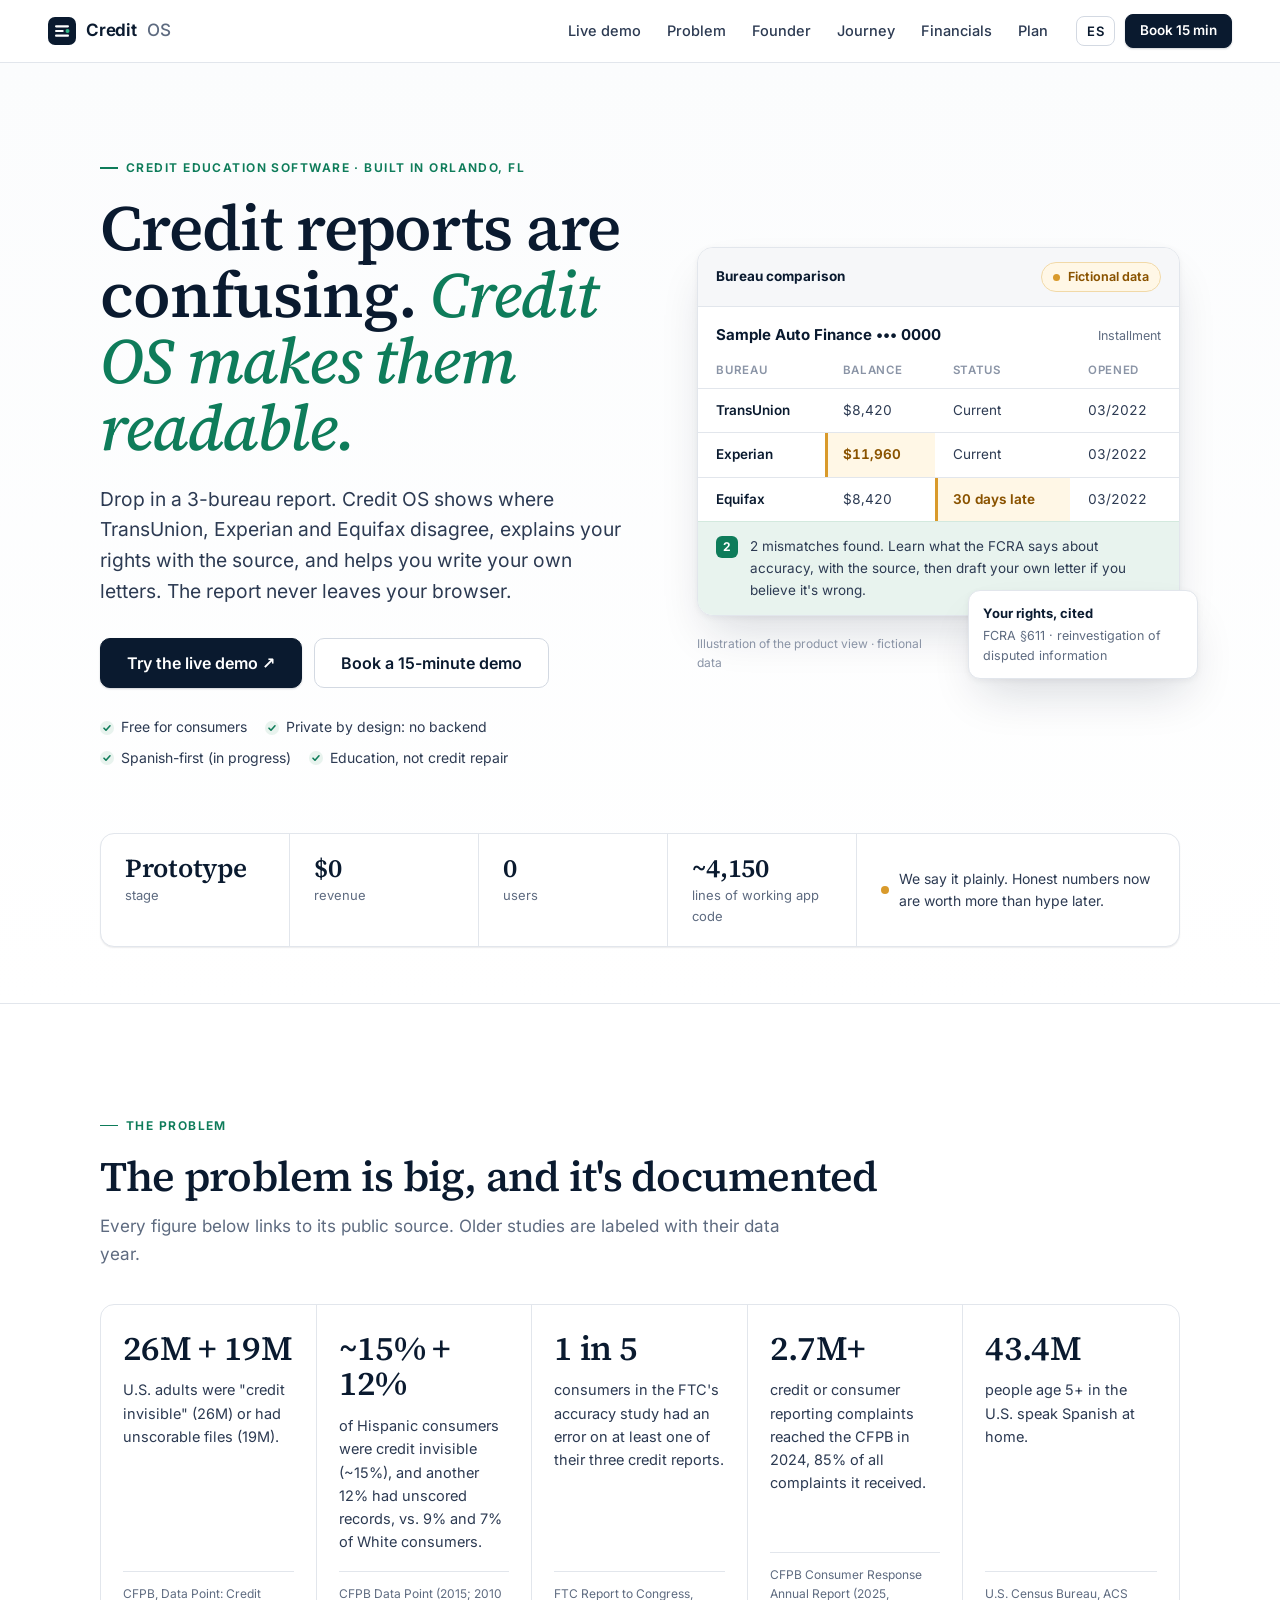
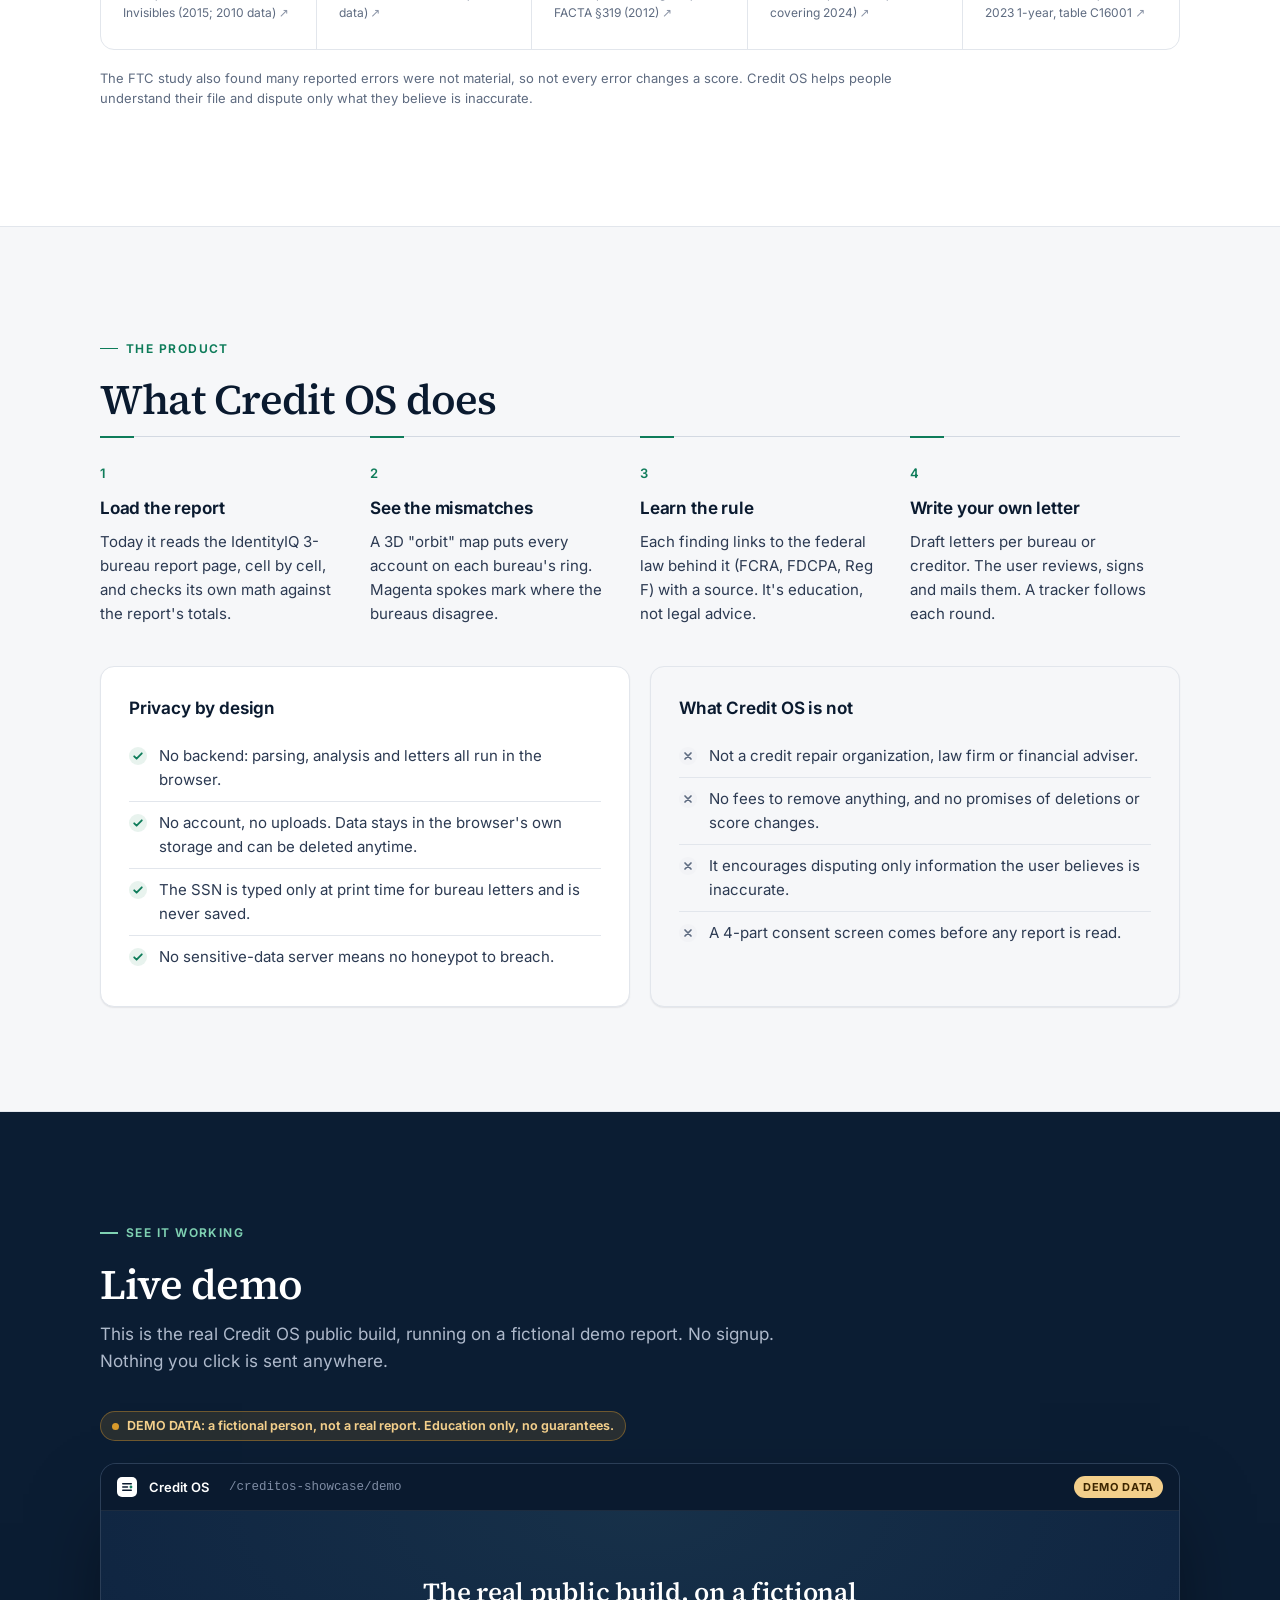
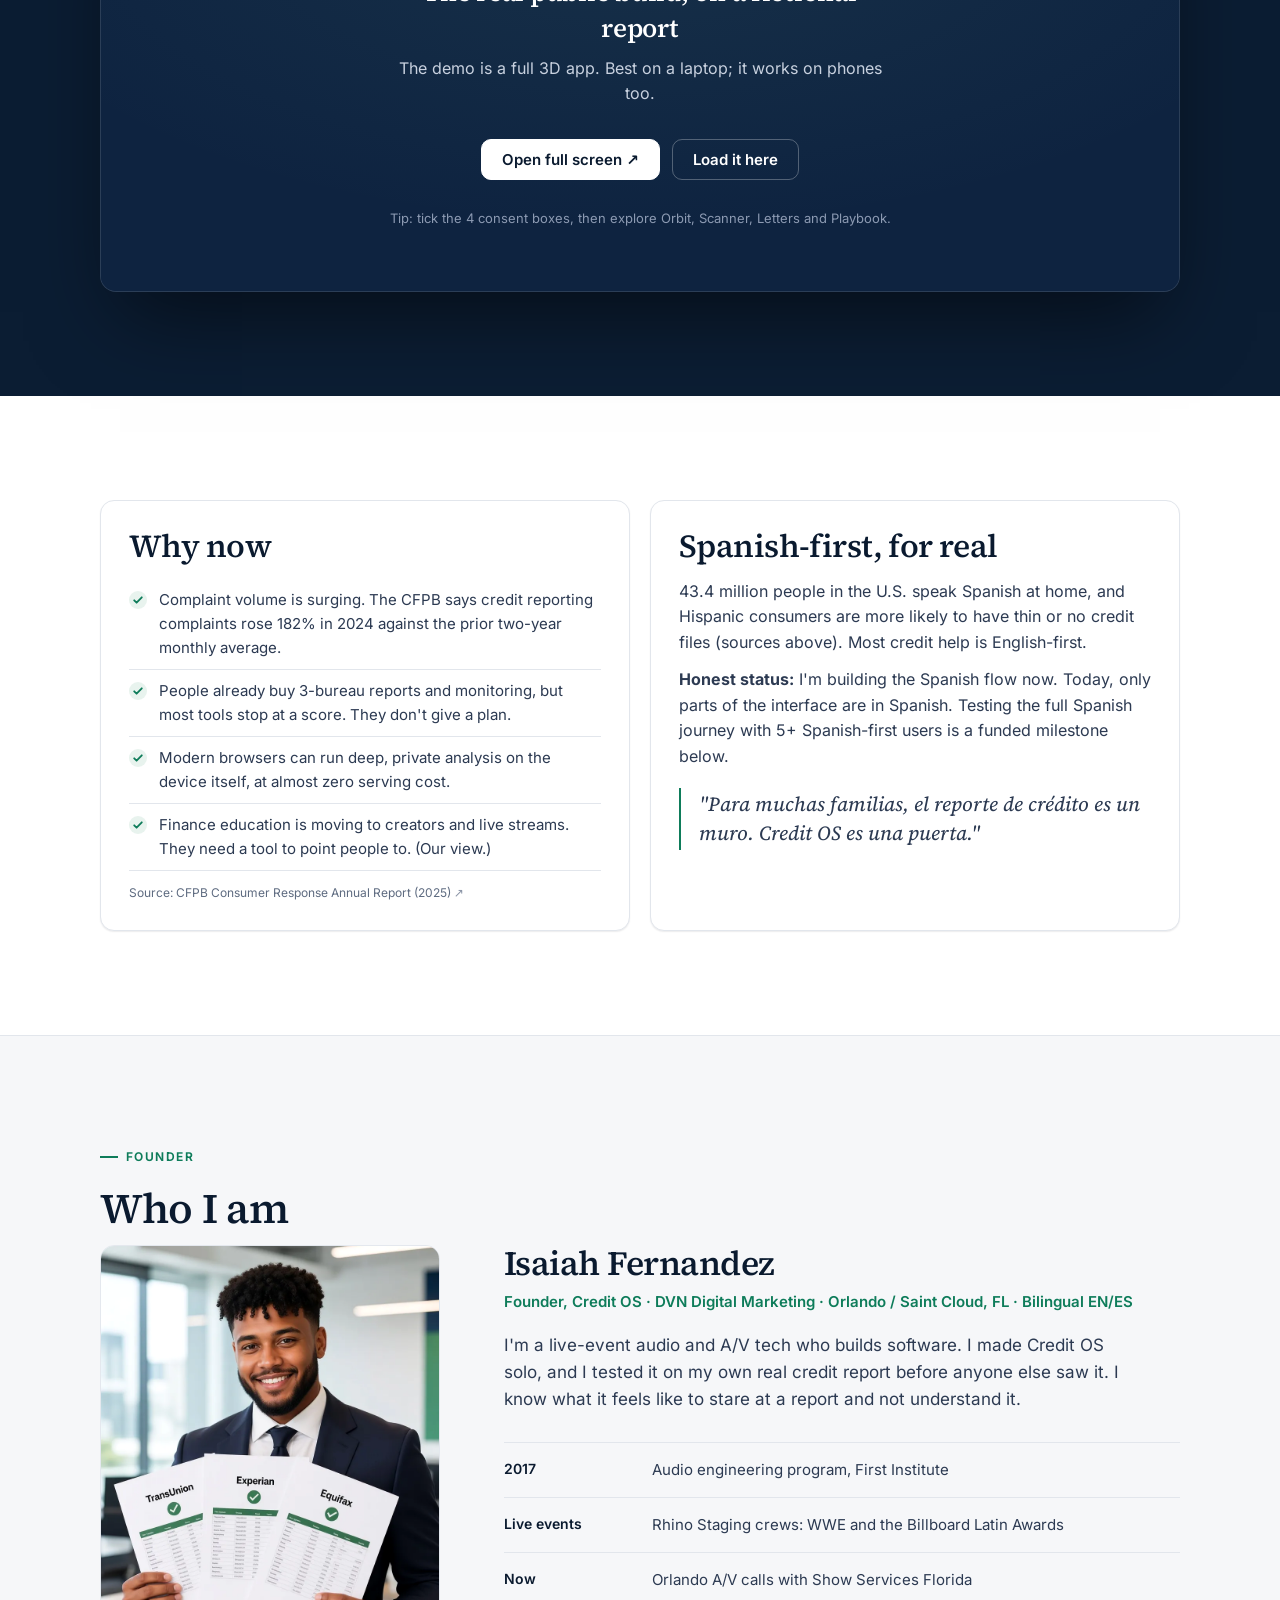
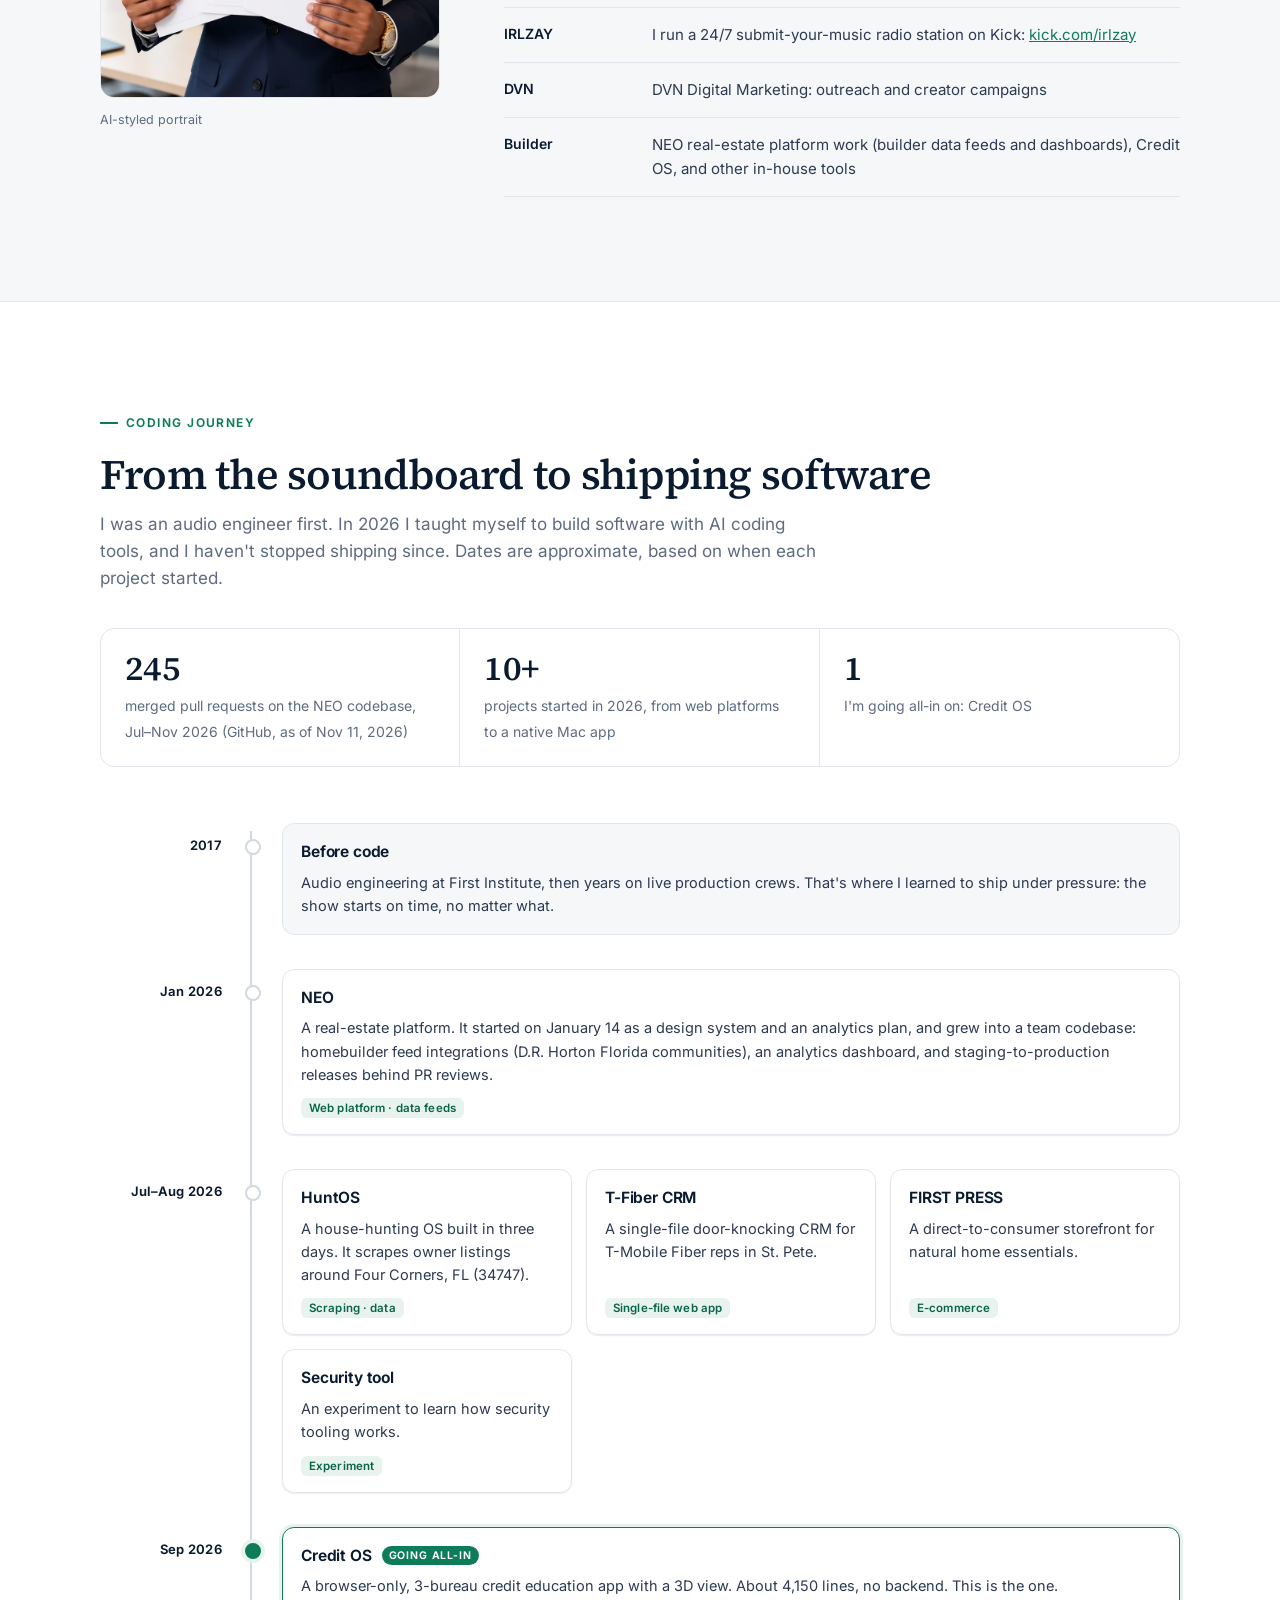
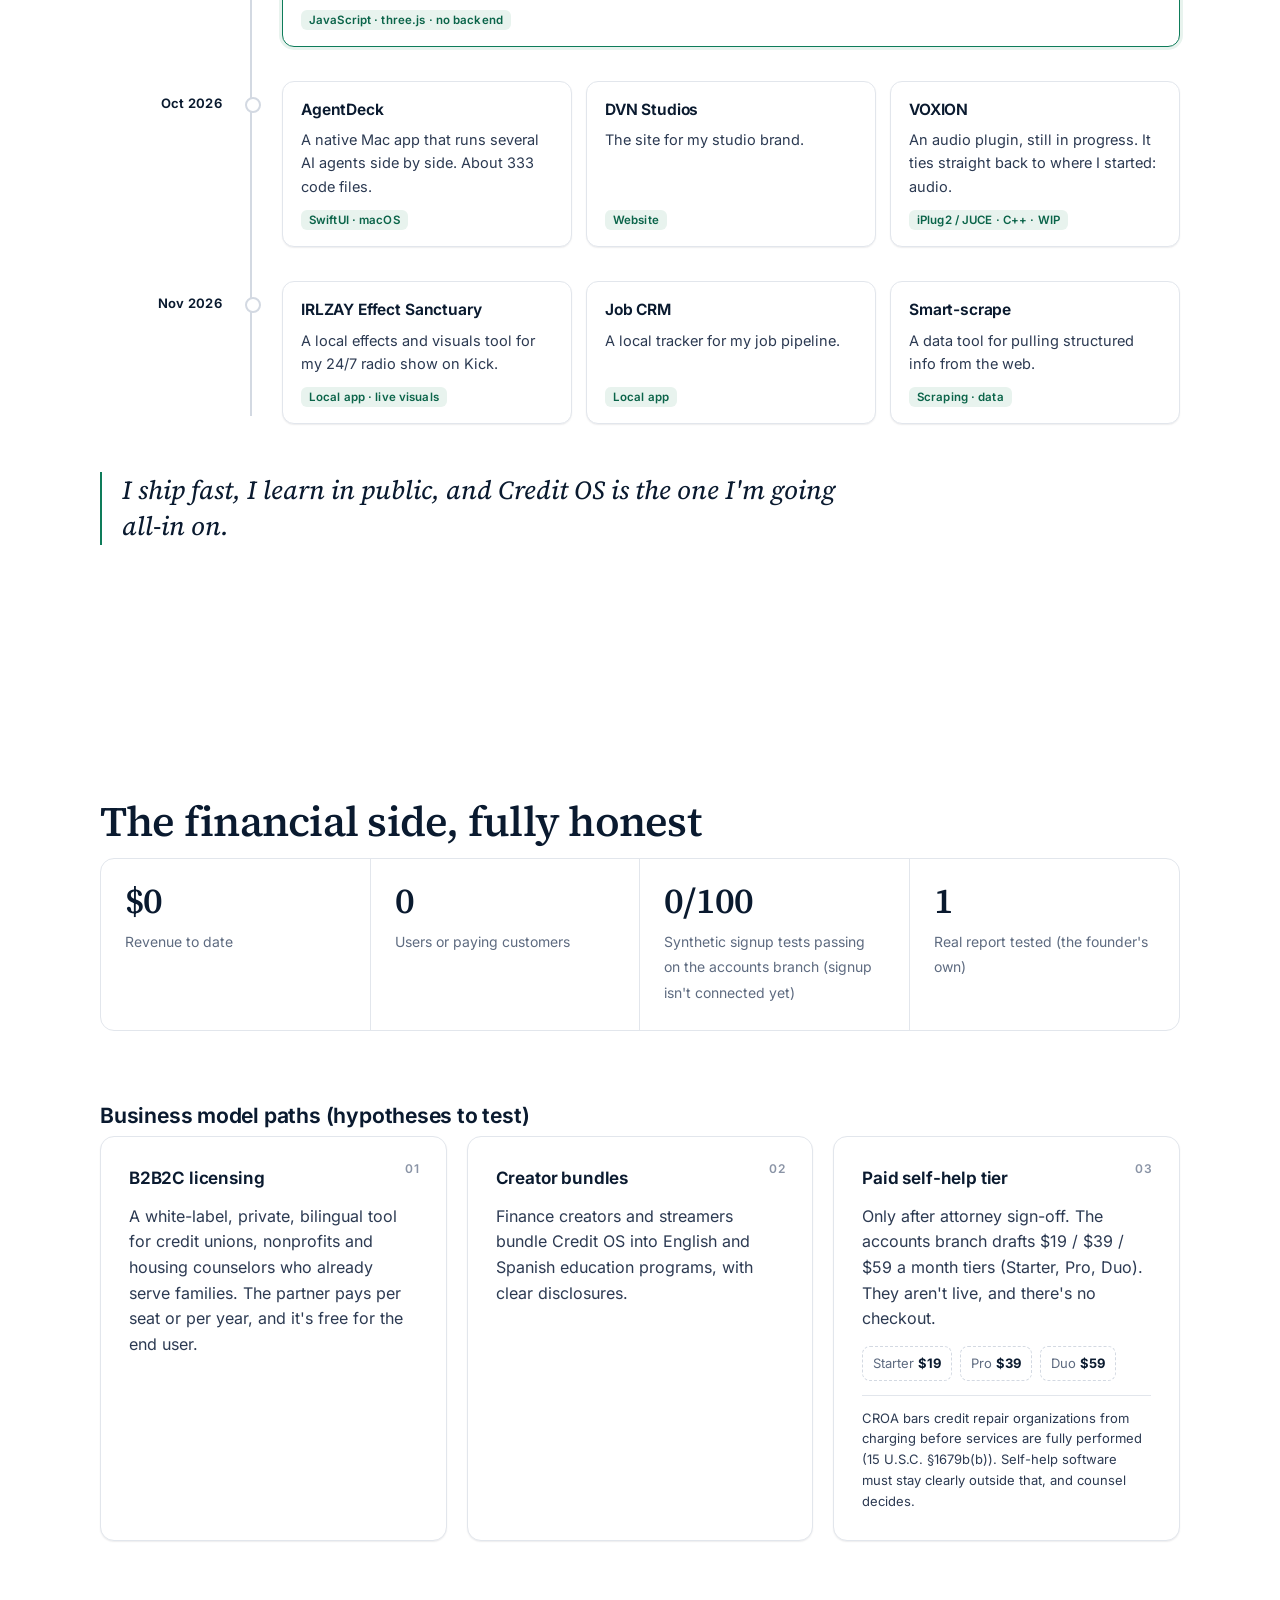
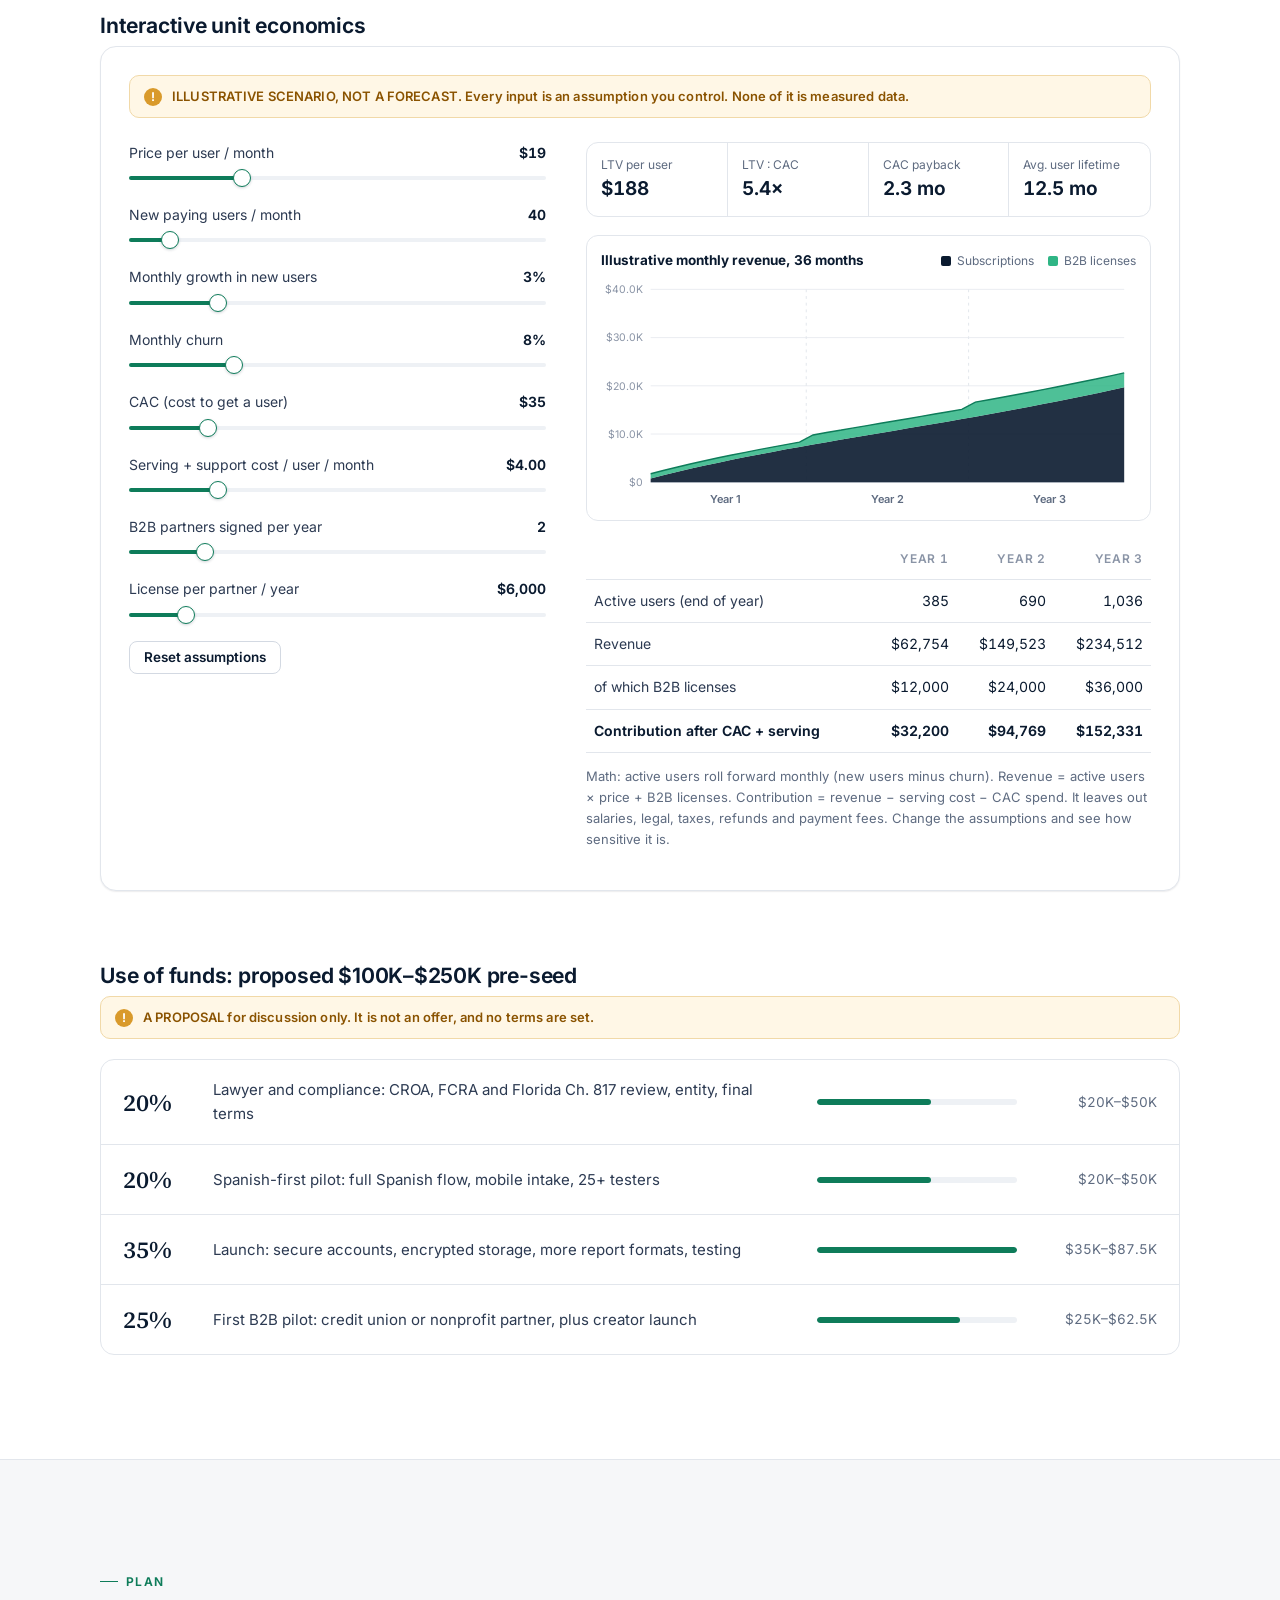
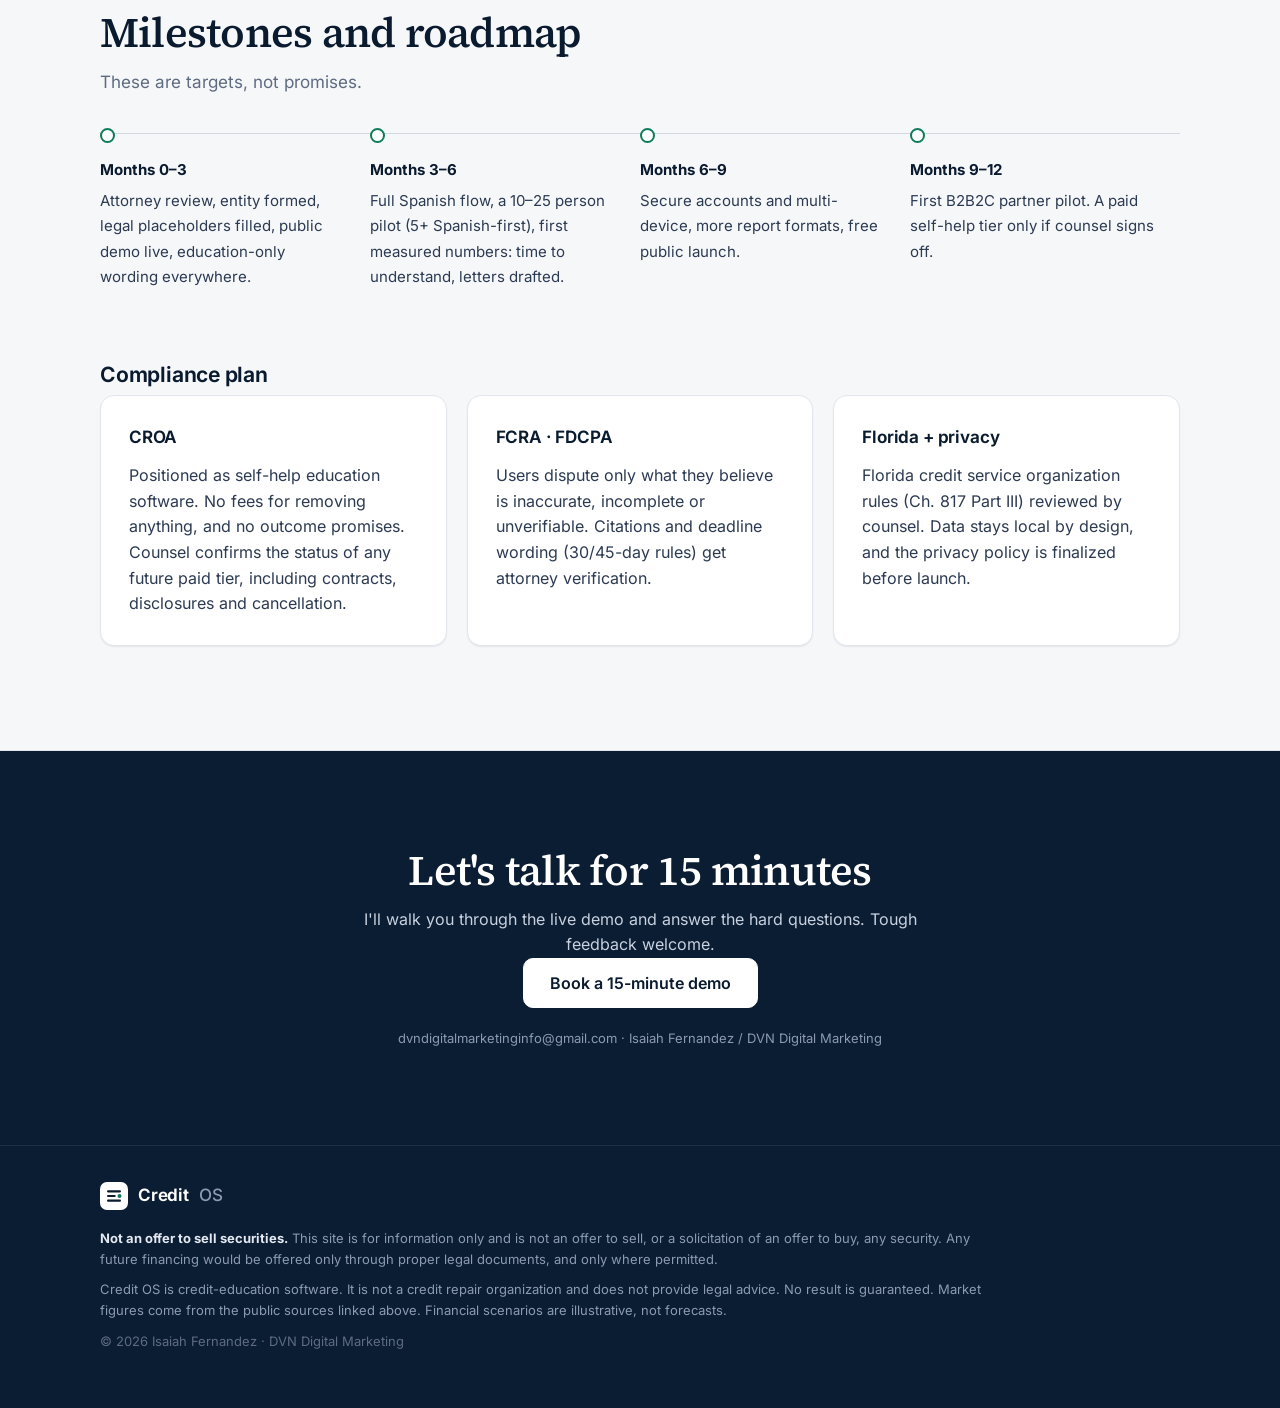
==== commit 657d4ae5: "Journey: 2017 label" ====
--- a/index.html
+++ b/index.html
@@ -217,7 +217,7 @@
     <div><b>1</b><span data-i18n="js3">I'm going all-in on: Credit OS</span></div>
   </div>
   <ol class="journey">
-   <li class=""><div class="when" data-i18n="j0d">Before code</div><div class="what"><article class="pcard plain"><h4 data-i18n="j0h">Before code</h4><p data-i18n="j0">Audio engineering at First Institute, then years on live production crews. That's where I learned to ship under pressure: the show starts on time, no matter what.</p></article></div></li><li class=""><div class="when" data-i18n="j1d">Jan 2026</div><div class="what"><article class="pcard"><h4>NEO</h4><p data-i18n="j1p">A real-estate platform. It started on January 14 as a design system and an analytics plan, and grew into a team codebase: homebuilder feed integrations (D.R. Horton Florida communities), an analytics dashboard, and staging-to-production releases behind PR reviews.</p><span class="stack">Web platform · data feeds</span></article></div></li><li class=""><div class="when" data-i18n="j2d">Jul–Aug 2026</div><div class="what"><div class="pgrid"><article class="pcard"><h4>HuntOS</h4><p data-i18n="j2a">A house-hunting OS built in three days. It scrapes owner listings around Four Corners, FL (34747).</p><span class="stack">Scraping · data</span></article><article class="pcard"><h4>T-Fiber CRM</h4><p data-i18n="j2b">A single-file door-knocking CRM for T-Mobile Fiber reps in St. Pete.</p><span class="stack">Single-file web app</span></article><article class="pcard"><h4>FIRST PRESS</h4><p data-i18n="j2c">A direct-to-consumer storefront for natural home essentials.</p><span class="stack">E-commerce</span></article><article class="pcard"><h4>Security tool</h4><p data-i18n="j2e">An experiment to learn how security tooling works.</p><span class="stack">Experiment</span></article></div></div></li><li class="now"><div class="when" data-i18n="j3d">Sep 2026</div><div class="what"><article class="pcard star"><h4>Credit OS</h4><p data-i18n="j3p">A browser-only, 3-bureau credit education app with a 3D view. About 4,150 lines, no backend. This is the one.</p><span class="stack">JavaScript · three.js · no backend</span></article></div></li><li class=""><div class="when" data-i18n="j4d">Oct 2026</div><div class="what"><div class="pgrid"><article class="pcard"><h4>AgentDeck</h4><p data-i18n="j4a">A native Mac app that runs several AI agents side by side. About 333 code files.</p><span class="stack">SwiftUI · macOS</span></article><article class="pcard"><h4>DVN Studios</h4><p data-i18n="j4b">The site for my studio brand.</p><span class="stack">Website</span></article><article class="pcard"><h4>VOXION</h4><p data-i18n="j4c">An audio plugin, still in progress. It ties straight back to where I started: audio.</p><span class="stack">iPlug2 / JUCE · C++ · WIP</span></article></div></div></li><li class=""><div class="when" data-i18n="j5d">Nov 2026</div><div class="what"><div class="pgrid"><article class="pcard"><h4>IRLZAY Effect Sanctuary</h4><p data-i18n="j5a">A local effects and visuals tool for my 24/7 radio show on Kick.</p><span class="stack">Local app · live visuals</span></article><article class="pcard"><h4>Job CRM</h4><p data-i18n="j5b">A local tracker for my job pipeline.</p><span class="stack">Local app</span></article><article class="pcard"><h4>Smart-scrape</h4><p data-i18n="j5c">A data tool for pulling structured info from the web.</p><span class="stack">Scraping · data</span></article></div></div></li>
+   <li class=""><div class="when" data-i18n="j0d">2017</div><div class="what"><article class="pcard plain"><h4 data-i18n="j0h">Before code</h4><p data-i18n="j0">Audio engineering at First Institute, then years on live production crews. That's where I learned to ship under pressure: the show starts on time, no matter what.</p></article></div></li><li class=""><div class="when" data-i18n="j1d">Jan 2026</div><div class="what"><article class="pcard"><h4>NEO</h4><p data-i18n="j1p">A real-estate platform. It started on January 14 as a design system and an analytics plan, and grew into a team codebase: homebuilder feed integrations (D.R. Horton Florida communities), an analytics dashboard, and staging-to-production releases behind PR reviews.</p><span class="stack">Web platform · data feeds</span></article></div></li><li class=""><div class="when" data-i18n="j2d">Jul–Aug 2026</div><div class="what"><div class="pgrid"><article class="pcard"><h4>HuntOS</h4><p data-i18n="j2a">A house-hunting OS built in three days. It scrapes owner listings around Four Corners, FL (34747).</p><span class="stack">Scraping · data</span></article><article class="pcard"><h4>T-Fiber CRM</h4><p data-i18n="j2b">A single-file door-knocking CRM for T-Mobile Fiber reps in St. Pete.</p><span class="stack">Single-file web app</span></article><article class="pcard"><h4>FIRST PRESS</h4><p data-i18n="j2c">A direct-to-consumer storefront for natural home essentials.</p><span class="stack">E-commerce</span></article><article class="pcard"><h4>Security tool</h4><p data-i18n="j2e">An experiment to learn how security tooling works.</p><span class="stack">Experiment</span></article></div></div></li><li class="now"><div class="when" data-i18n="j3d">Sep 2026</div><div class="what"><article class="pcard star"><h4>Credit OS</h4><p data-i18n="j3p">A browser-only, 3-bureau credit education app with a 3D view. About 4,150 lines, no backend. This is the one.</p><span class="stack">JavaScript · three.js · no backend</span></article></div></li><li class=""><div class="when" data-i18n="j4d">Oct 2026</div><div class="what"><div class="pgrid"><article class="pcard"><h4>AgentDeck</h4><p data-i18n="j4a">A native Mac app that runs several AI agents side by side. About 333 code files.</p><span class="stack">SwiftUI · macOS</span></article><article class="pcard"><h4>DVN Studios</h4><p data-i18n="j4b">The site for my studio brand.</p><span class="stack">Website</span></article><article class="pcard"><h4>VOXION</h4><p data-i18n="j4c">An audio plugin, still in progress. It ties straight back to where I started: audio.</p><span class="stack">iPlug2 / JUCE · C++ · WIP</span></article></div></div></li><li class=""><div class="when" data-i18n="j5d">Nov 2026</div><div class="what"><div class="pgrid"><article class="pcard"><h4>IRLZAY Effect Sanctuary</h4><p data-i18n="j5a">A local effects and visuals tool for my 24/7 radio show on Kick.</p><span class="stack">Local app · live visuals</span></article><article class="pcard"><h4>Job CRM</h4><p data-i18n="j5b">A local tracker for my job pipeline.</p><span class="stack">Local app</span></article><article class="pcard"><h4>Smart-scrape</h4><p data-i18n="j5c">A data tool for pulling structured info from the web.</p><span class="stack">Scraping · data</span></article></div></div></li>
   </ol>
   <p class="takeaway" data-i18n="j.take">I ship fast, I learn in public, and Credit OS is the one I'm going all-in on.</p>
  </div>
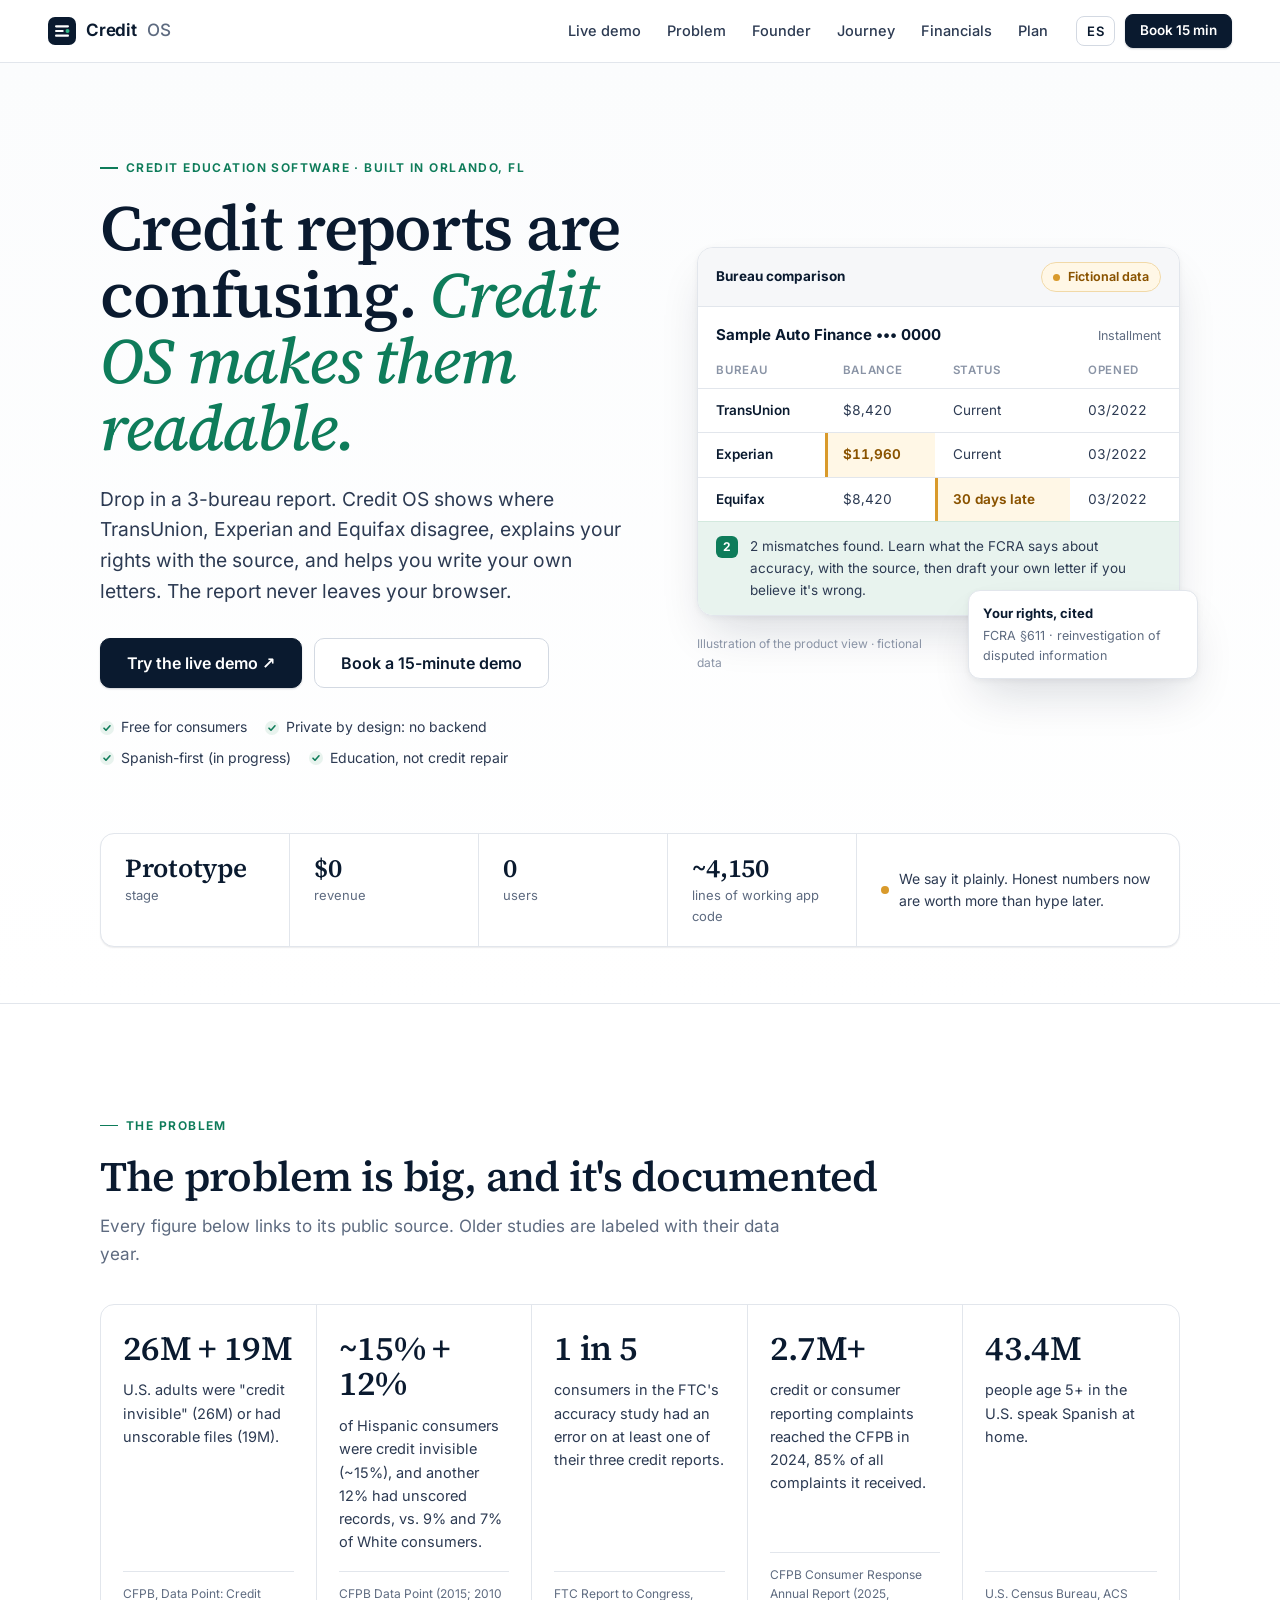
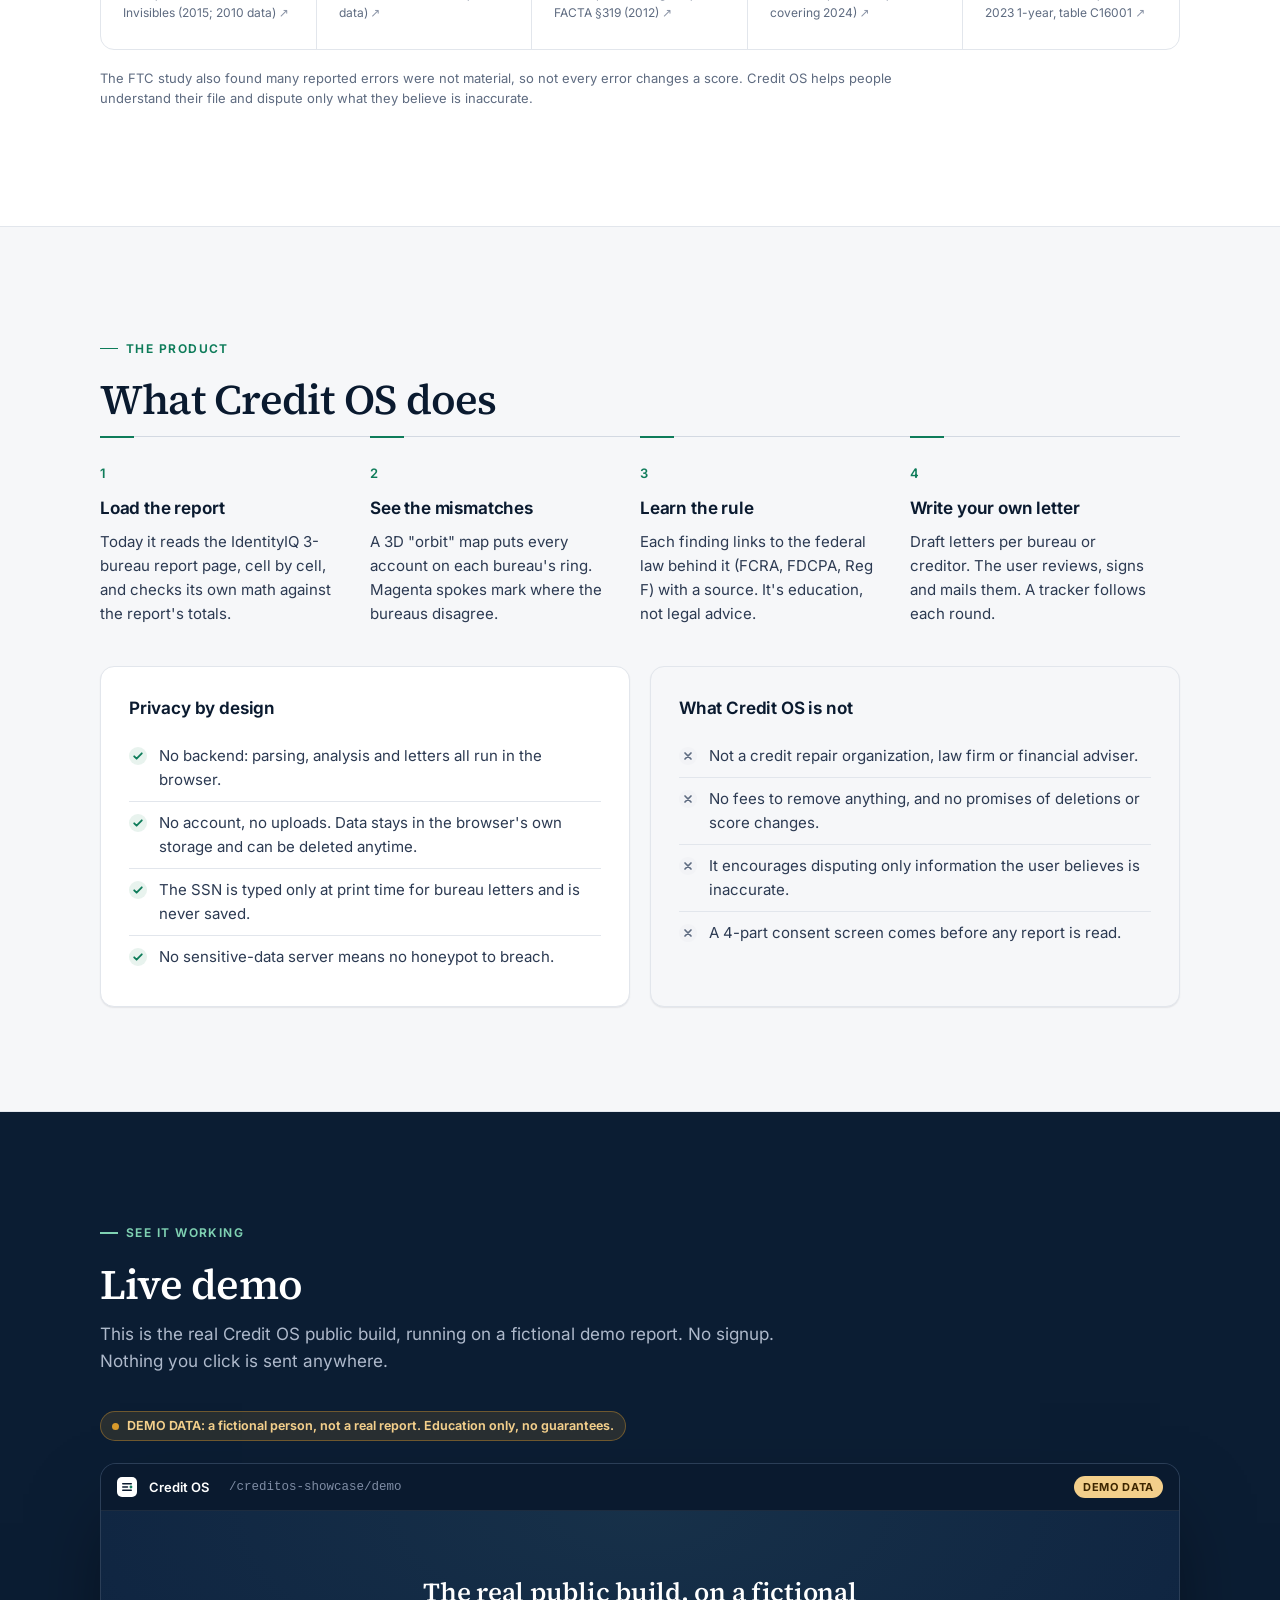
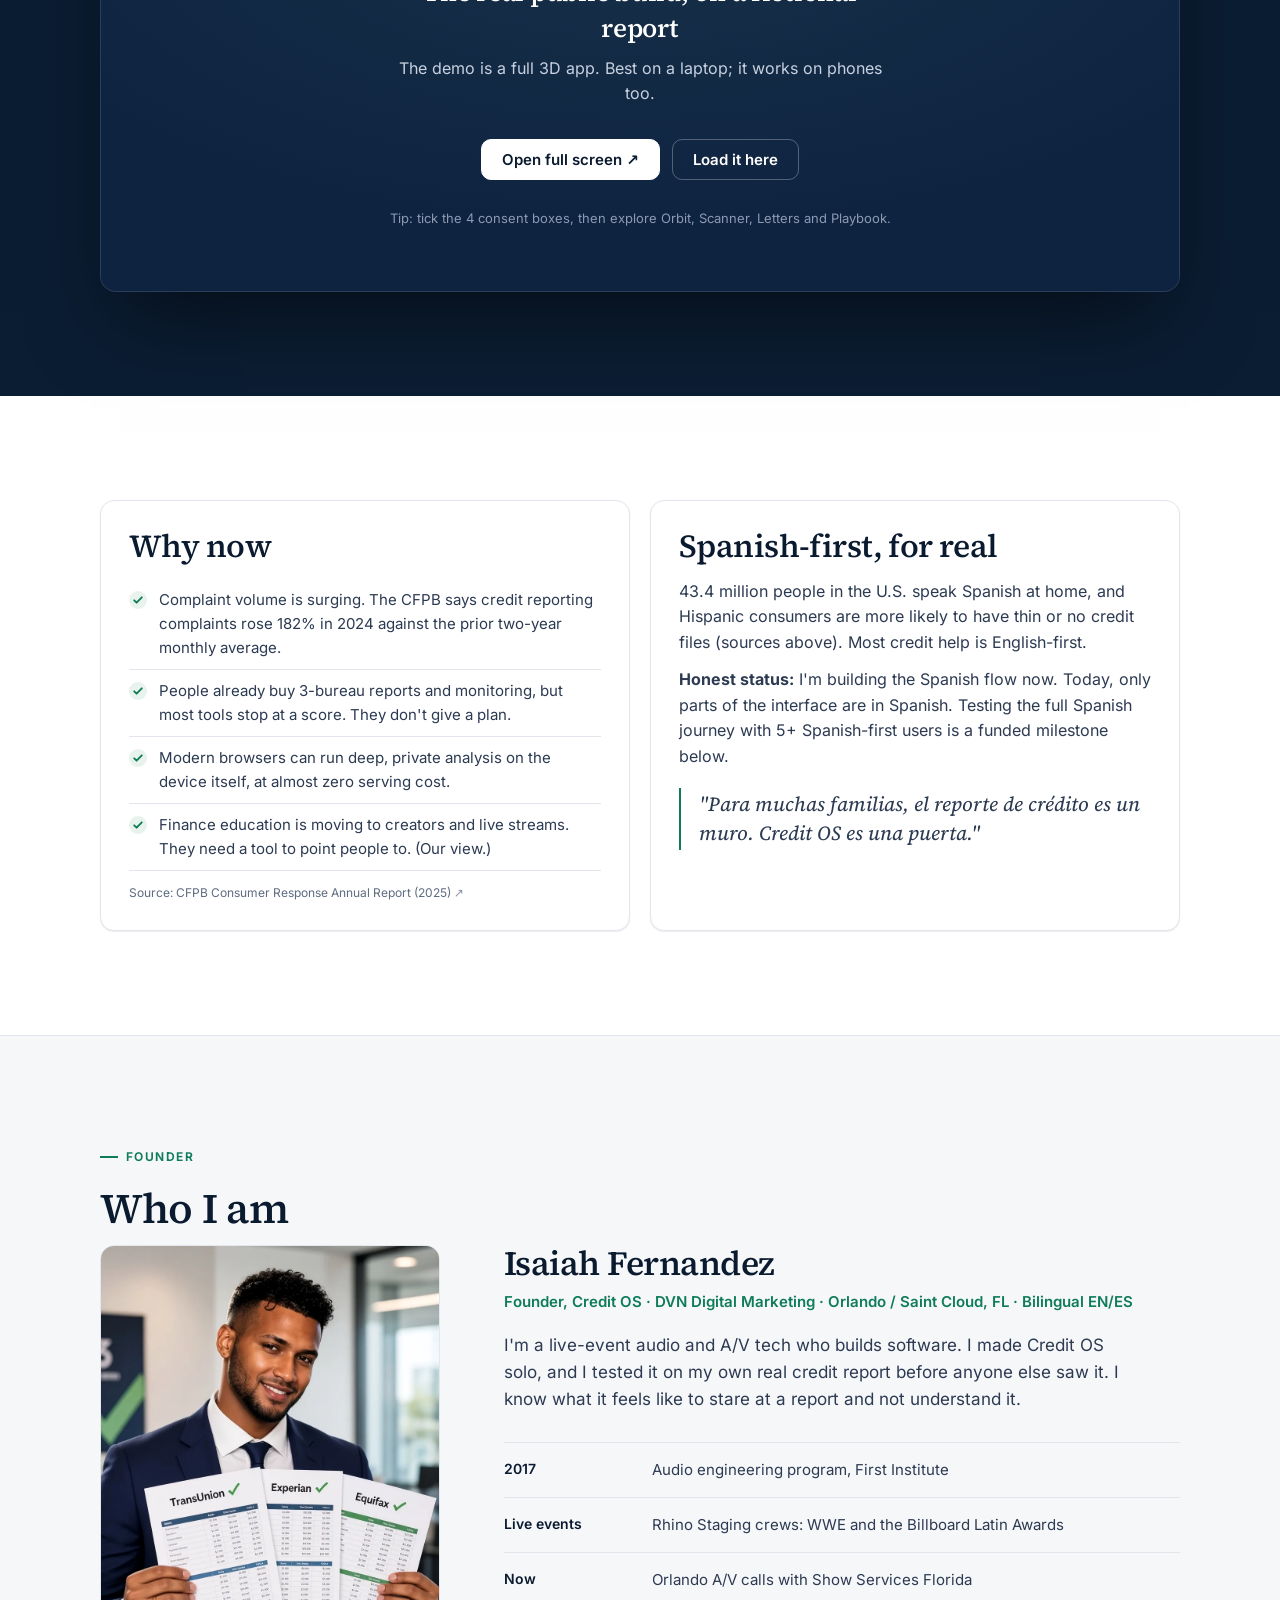
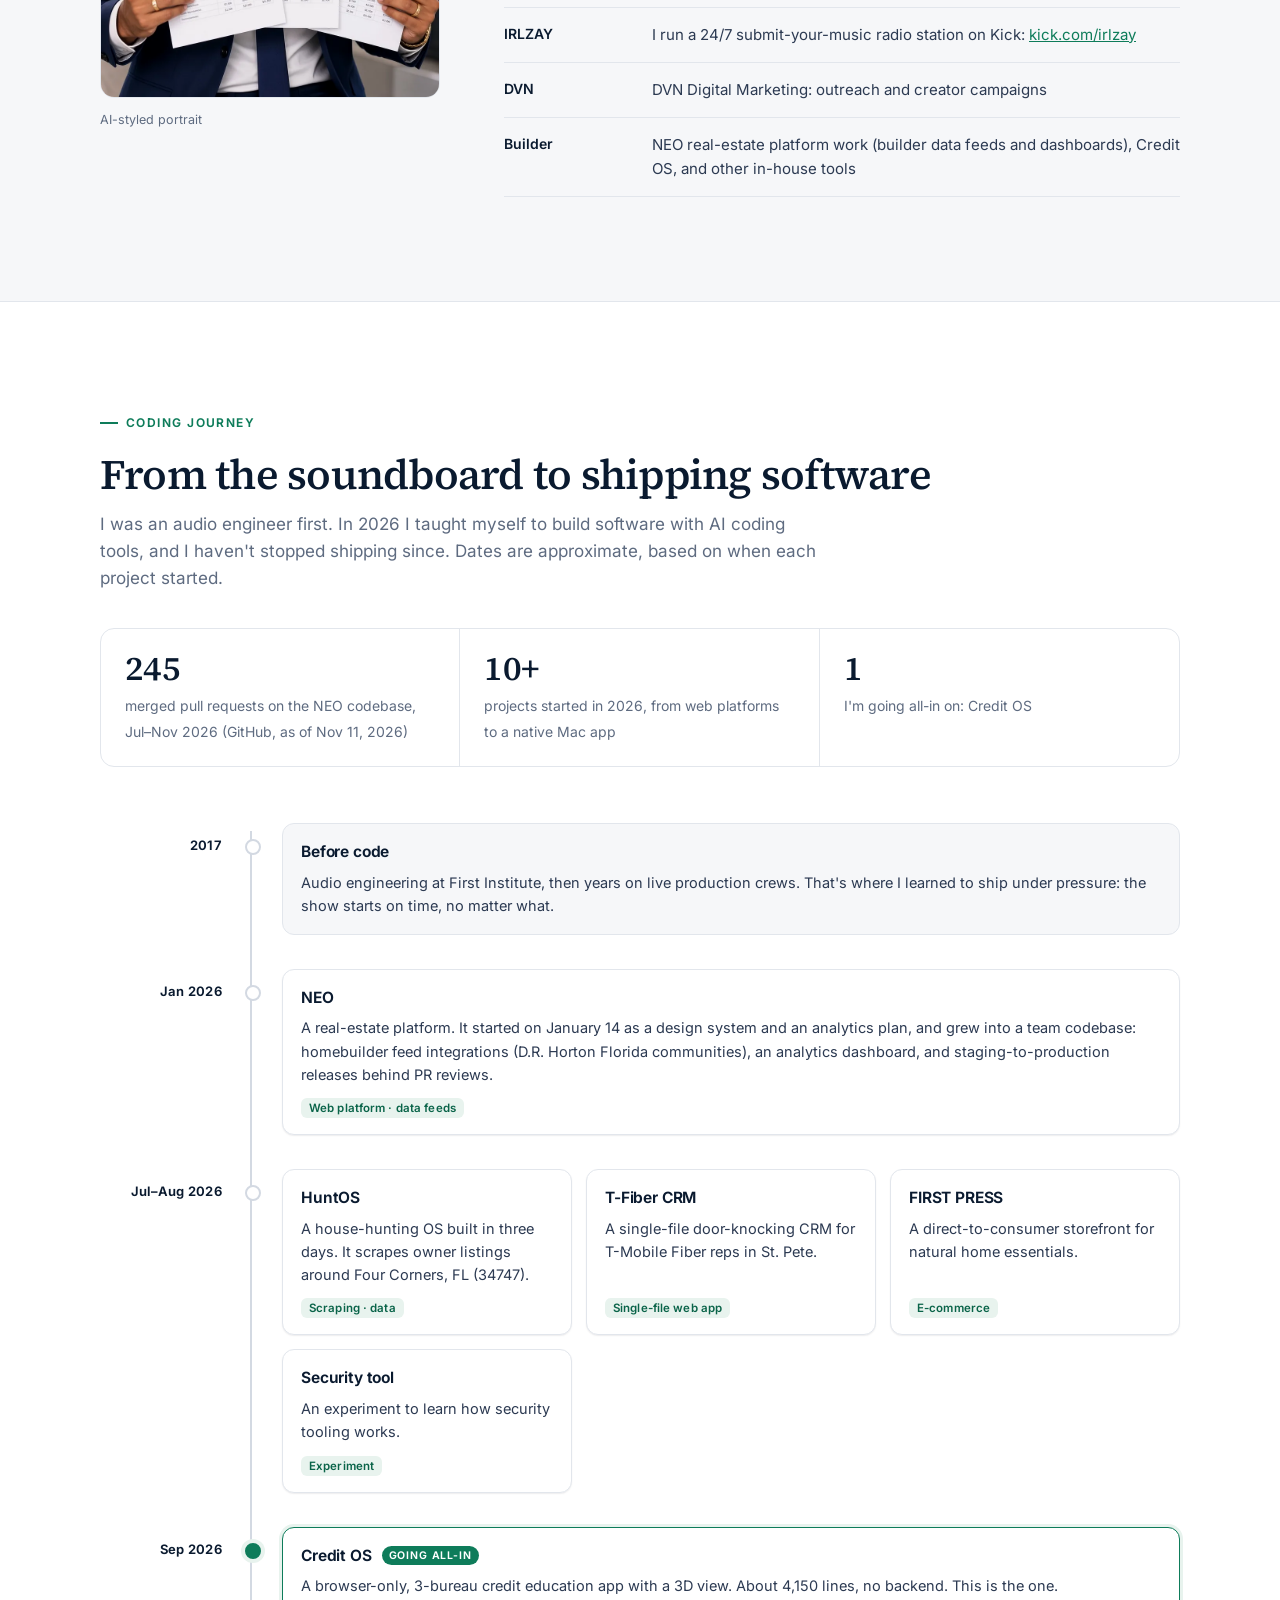
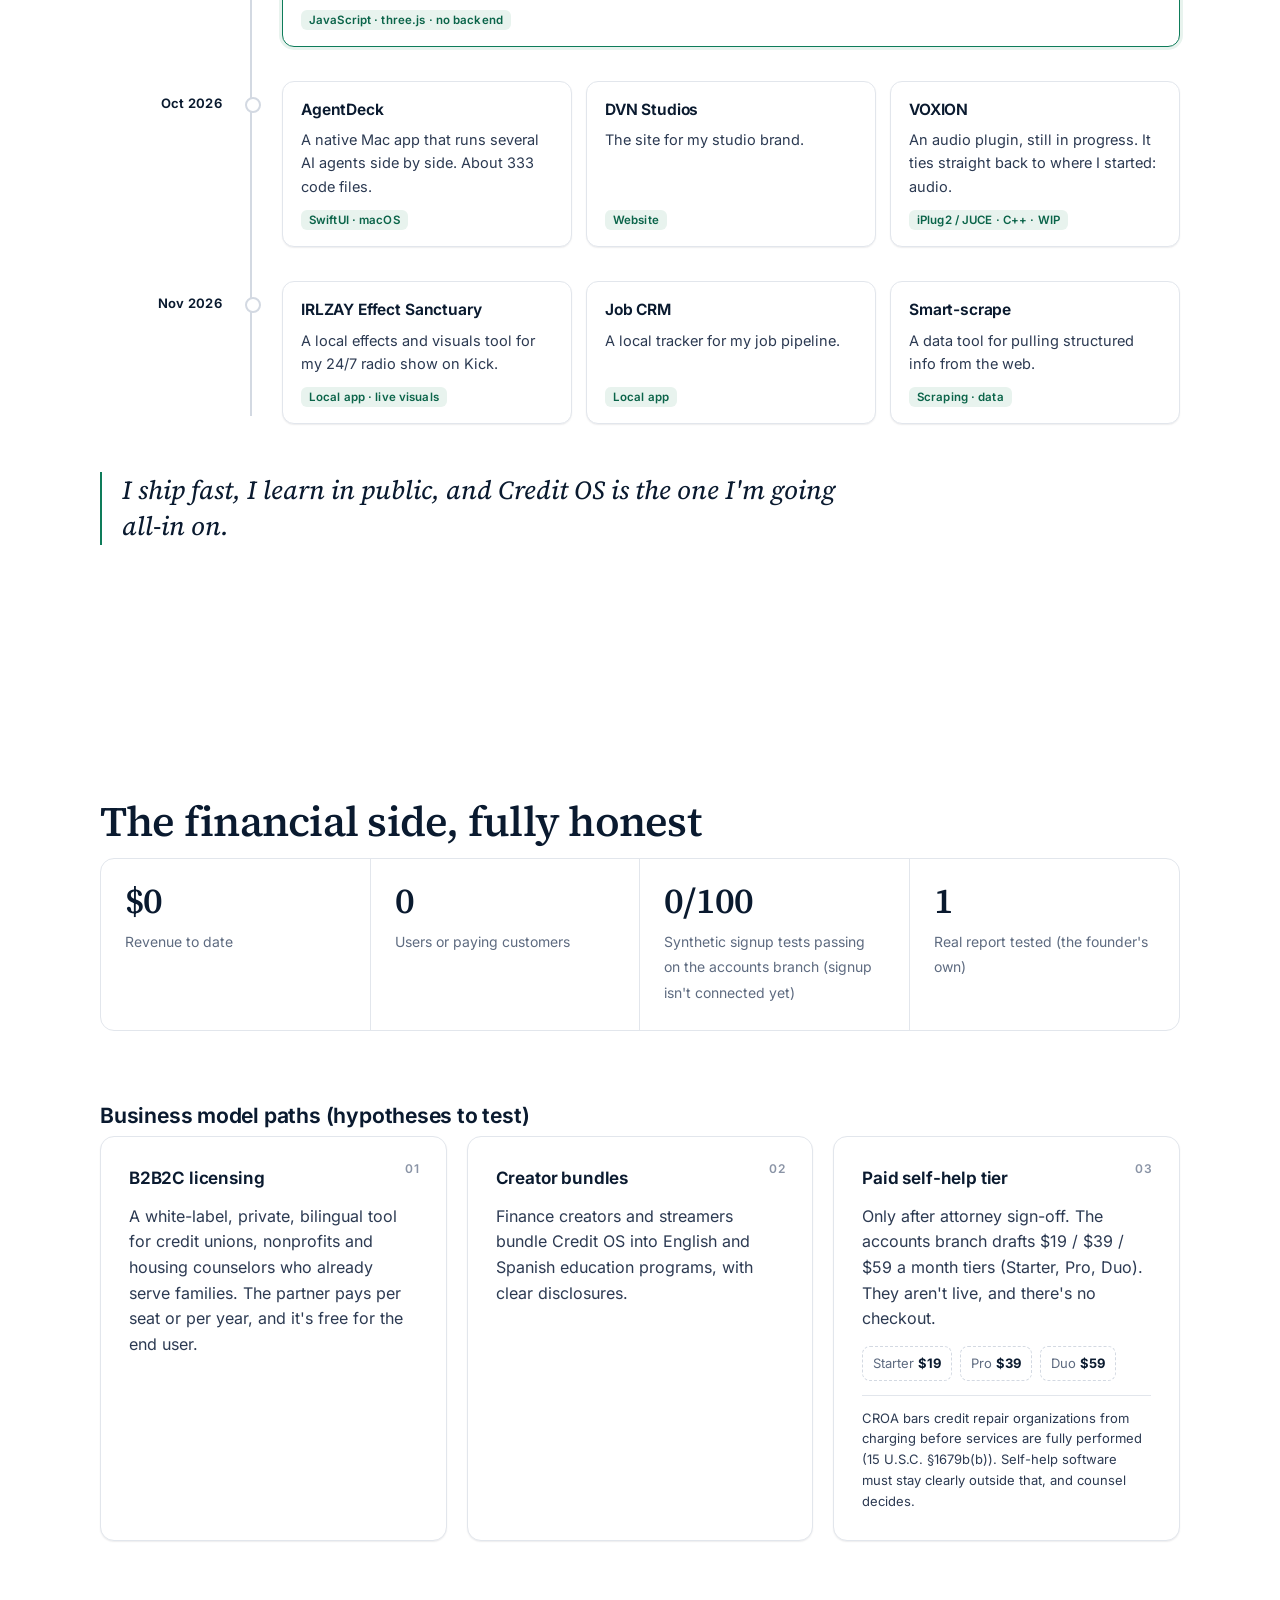
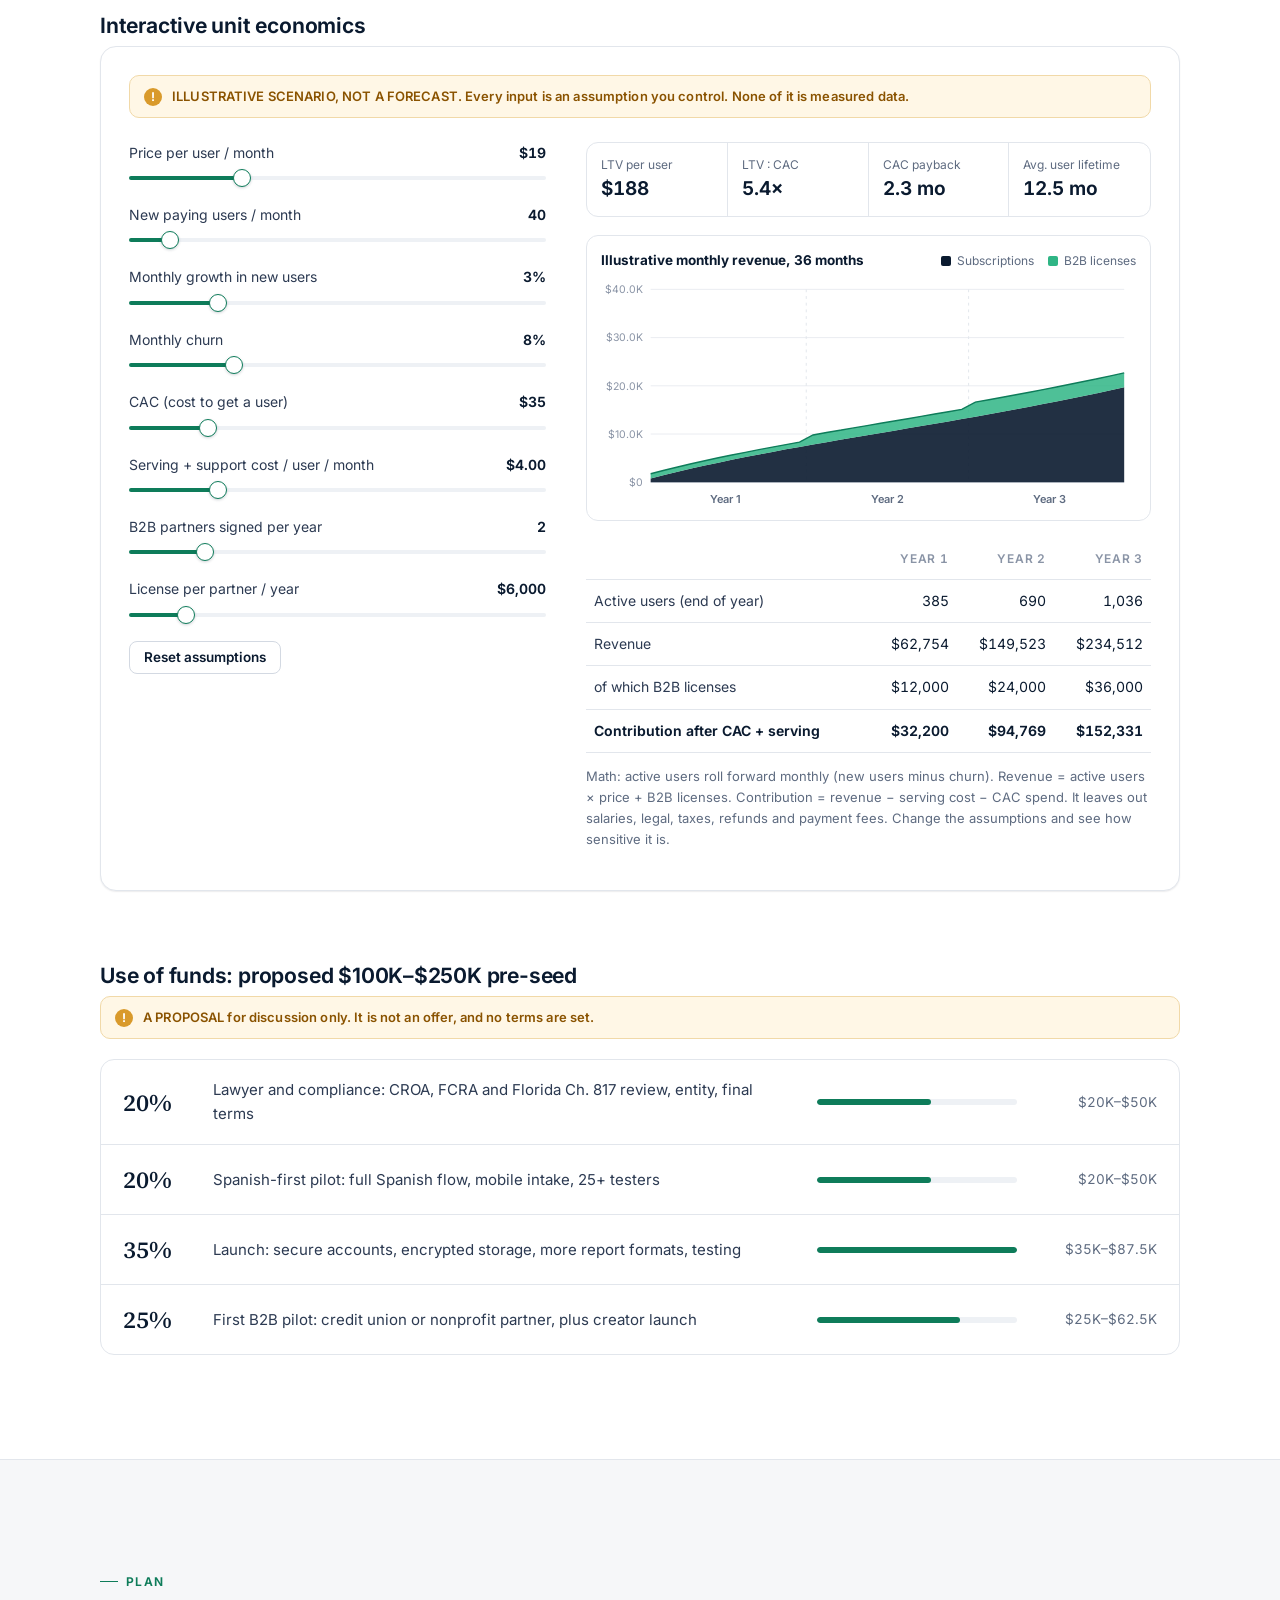
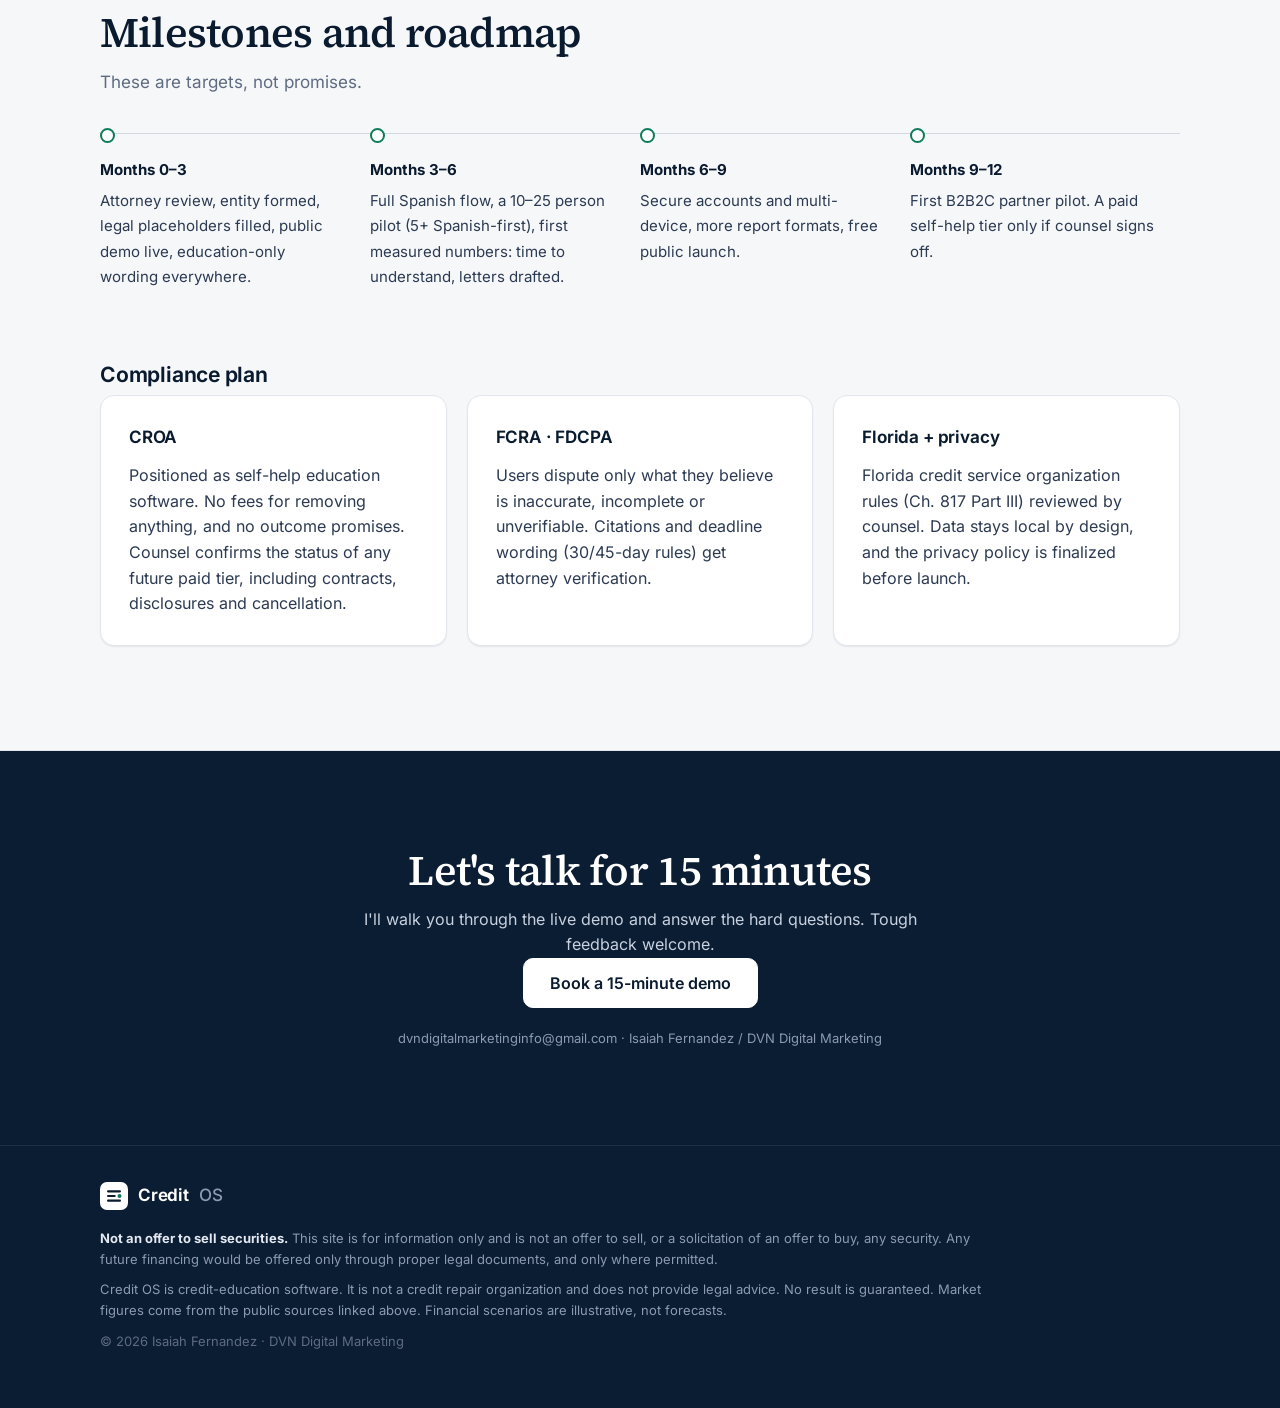
==== commit ac0fd62f: "Founder portrait v2" ====
--- a/index.html
+++ b/index.html
@@ -185,7 +185,7 @@
   <h2 data-i18n="f.h">Who I am</h2>
   <div class="founder">
     <figure class="photo">
-      <picture><source srcset="assets/img/founder-portrait.webp" type="image/webp"><img src="assets/img/founder-portrait.jpg" alt="AI-styled portrait of Isaiah Fernandez in a navy suit holding three credit bureau reports" width="864" height="1152" loading="lazy"></picture>
+      <picture><source srcset="assets/img/founder-portrait-v2.webp" type="image/webp"><img src="assets/img/founder-portrait-v2.jpg" alt="AI-styled portrait of Isaiah Fernandez in a navy suit holding three credit bureau reports" width="864" height="1152" loading="lazy"></picture>
       <figcaption data-i18n="f.cap">AI-styled portrait</figcaption>
     </figure>
     <div>
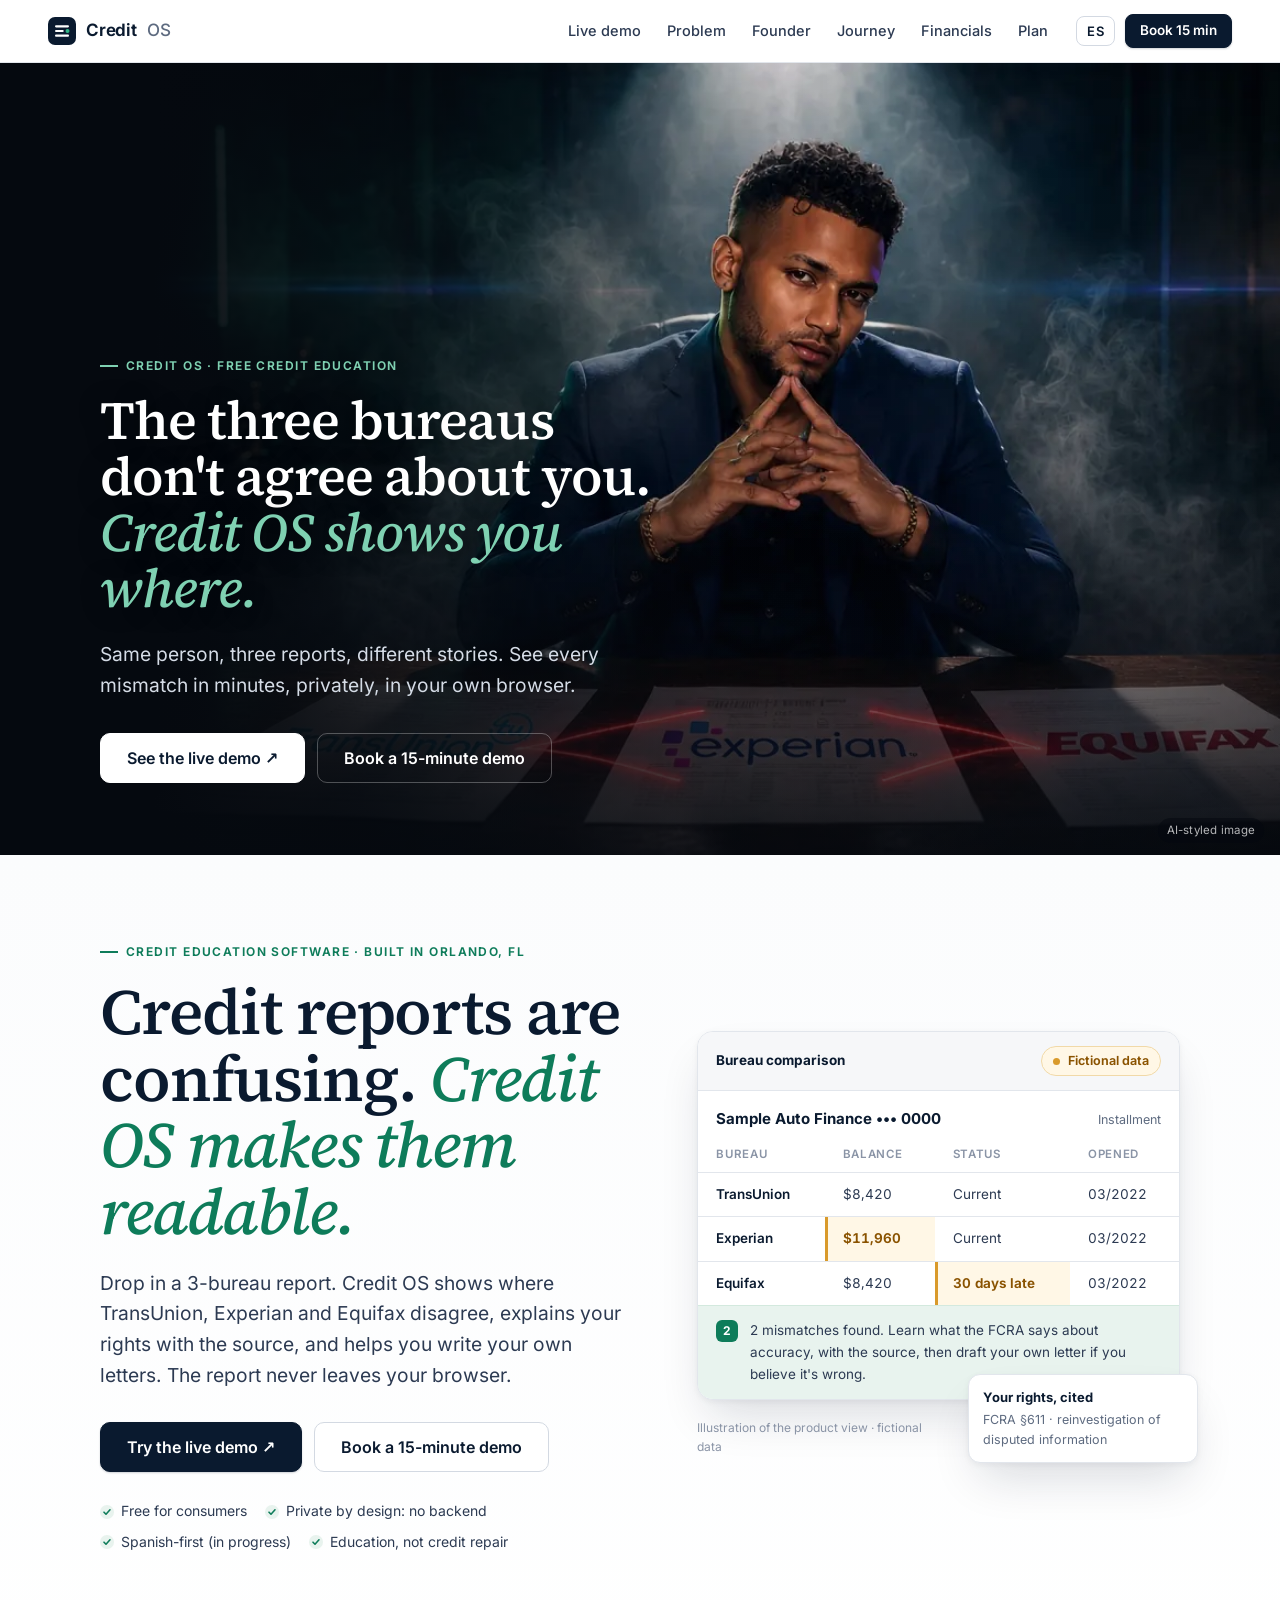
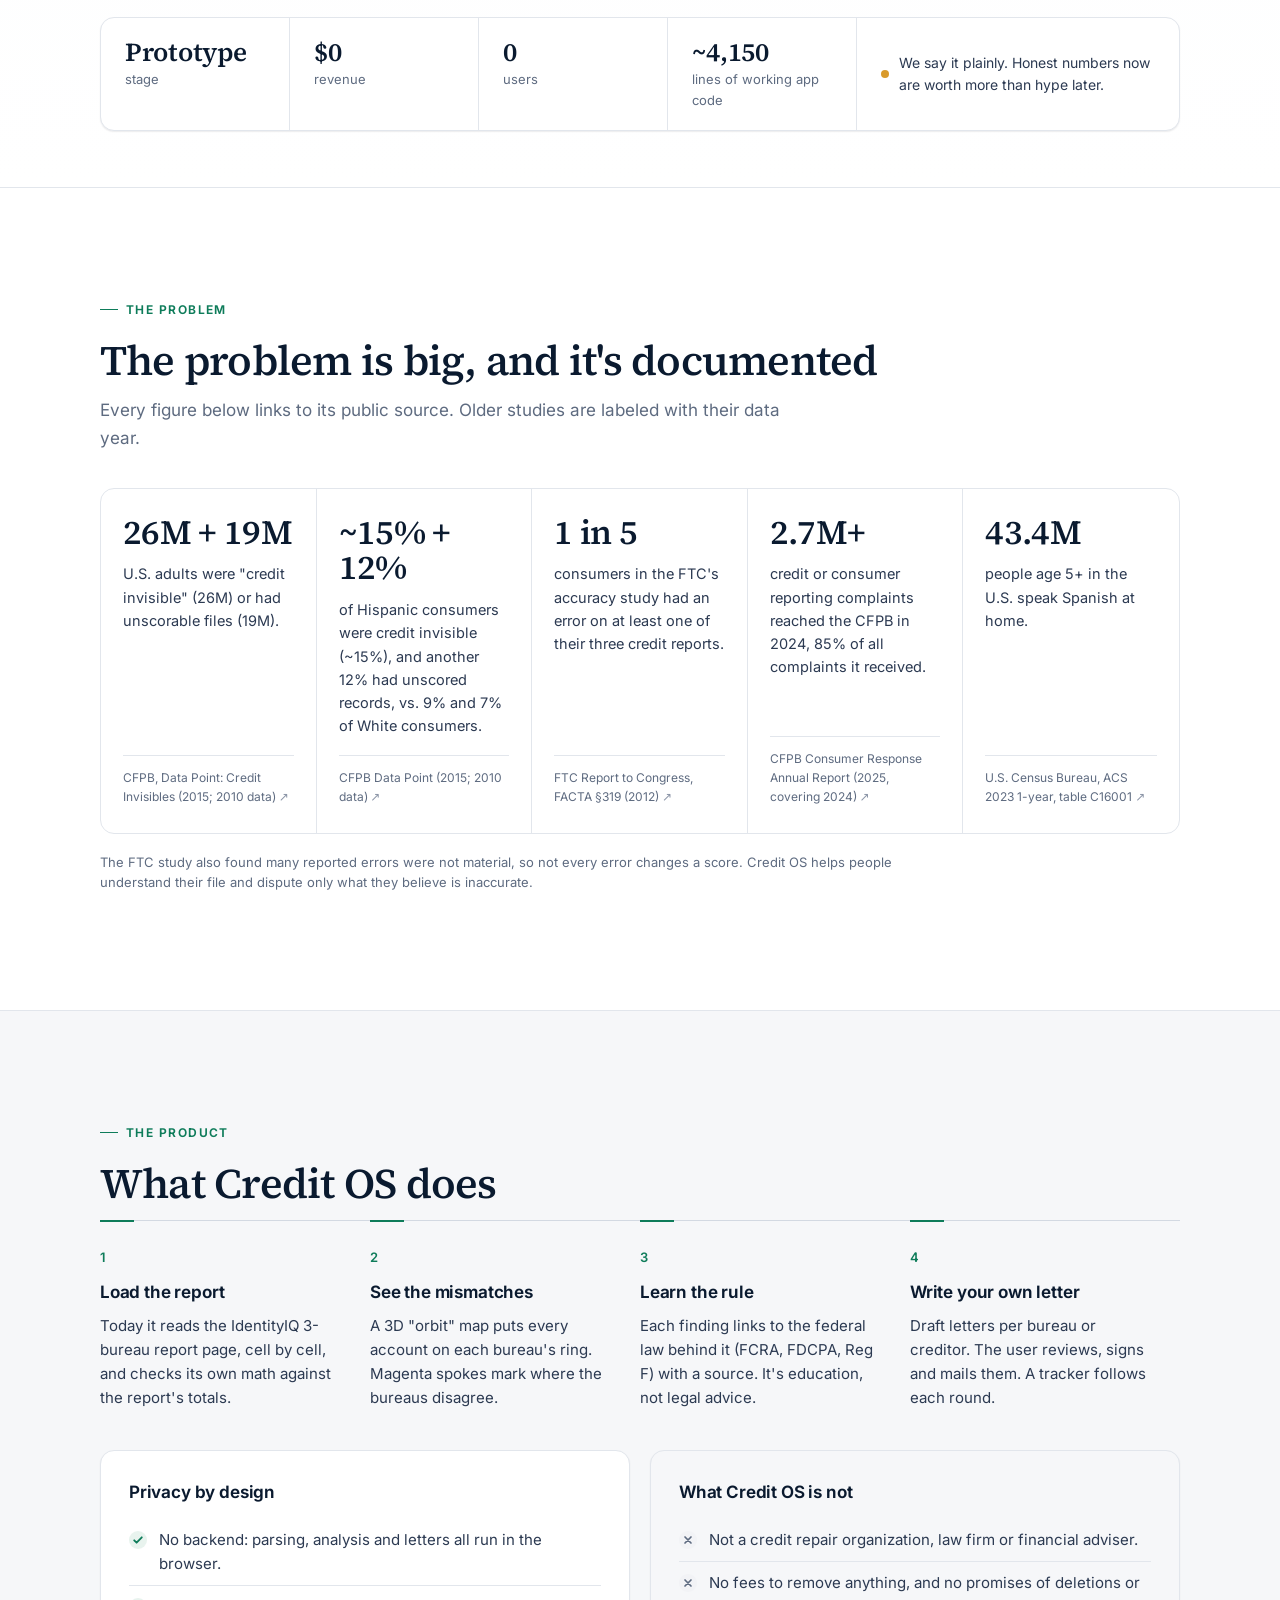
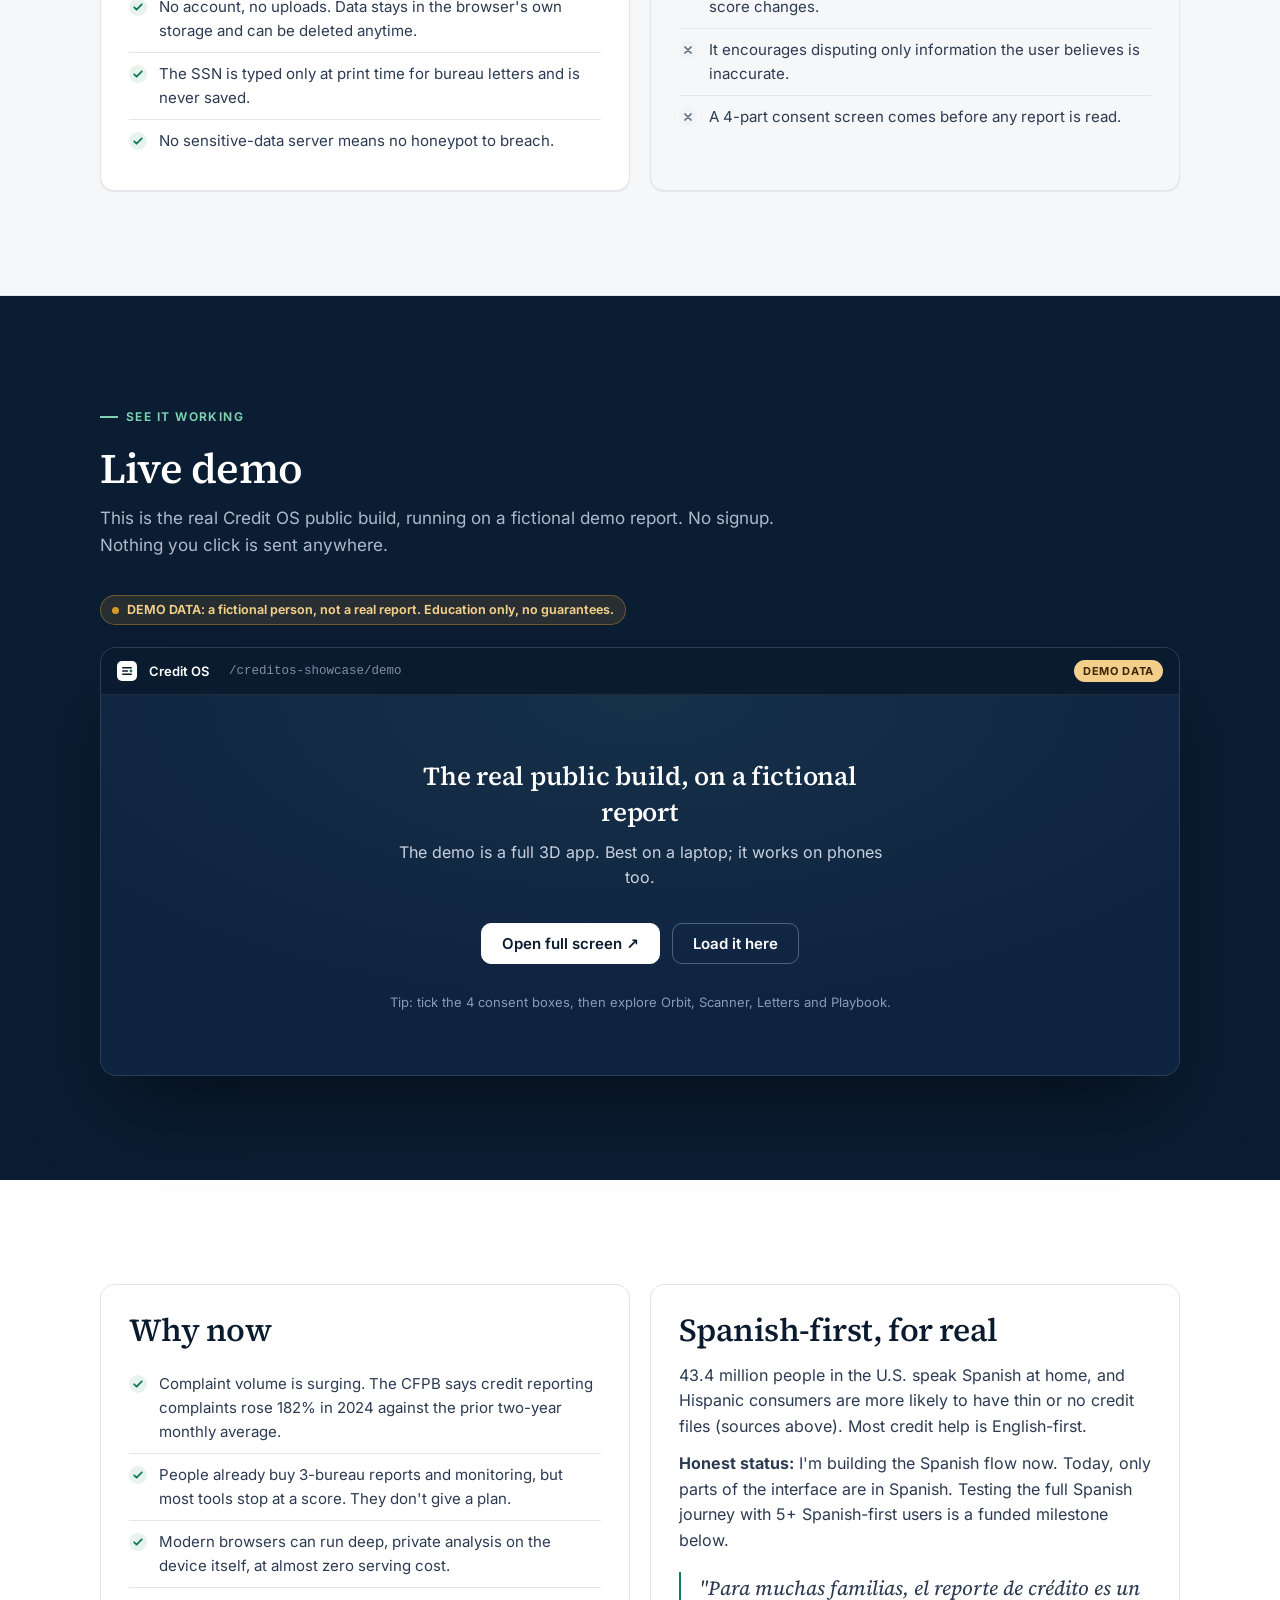
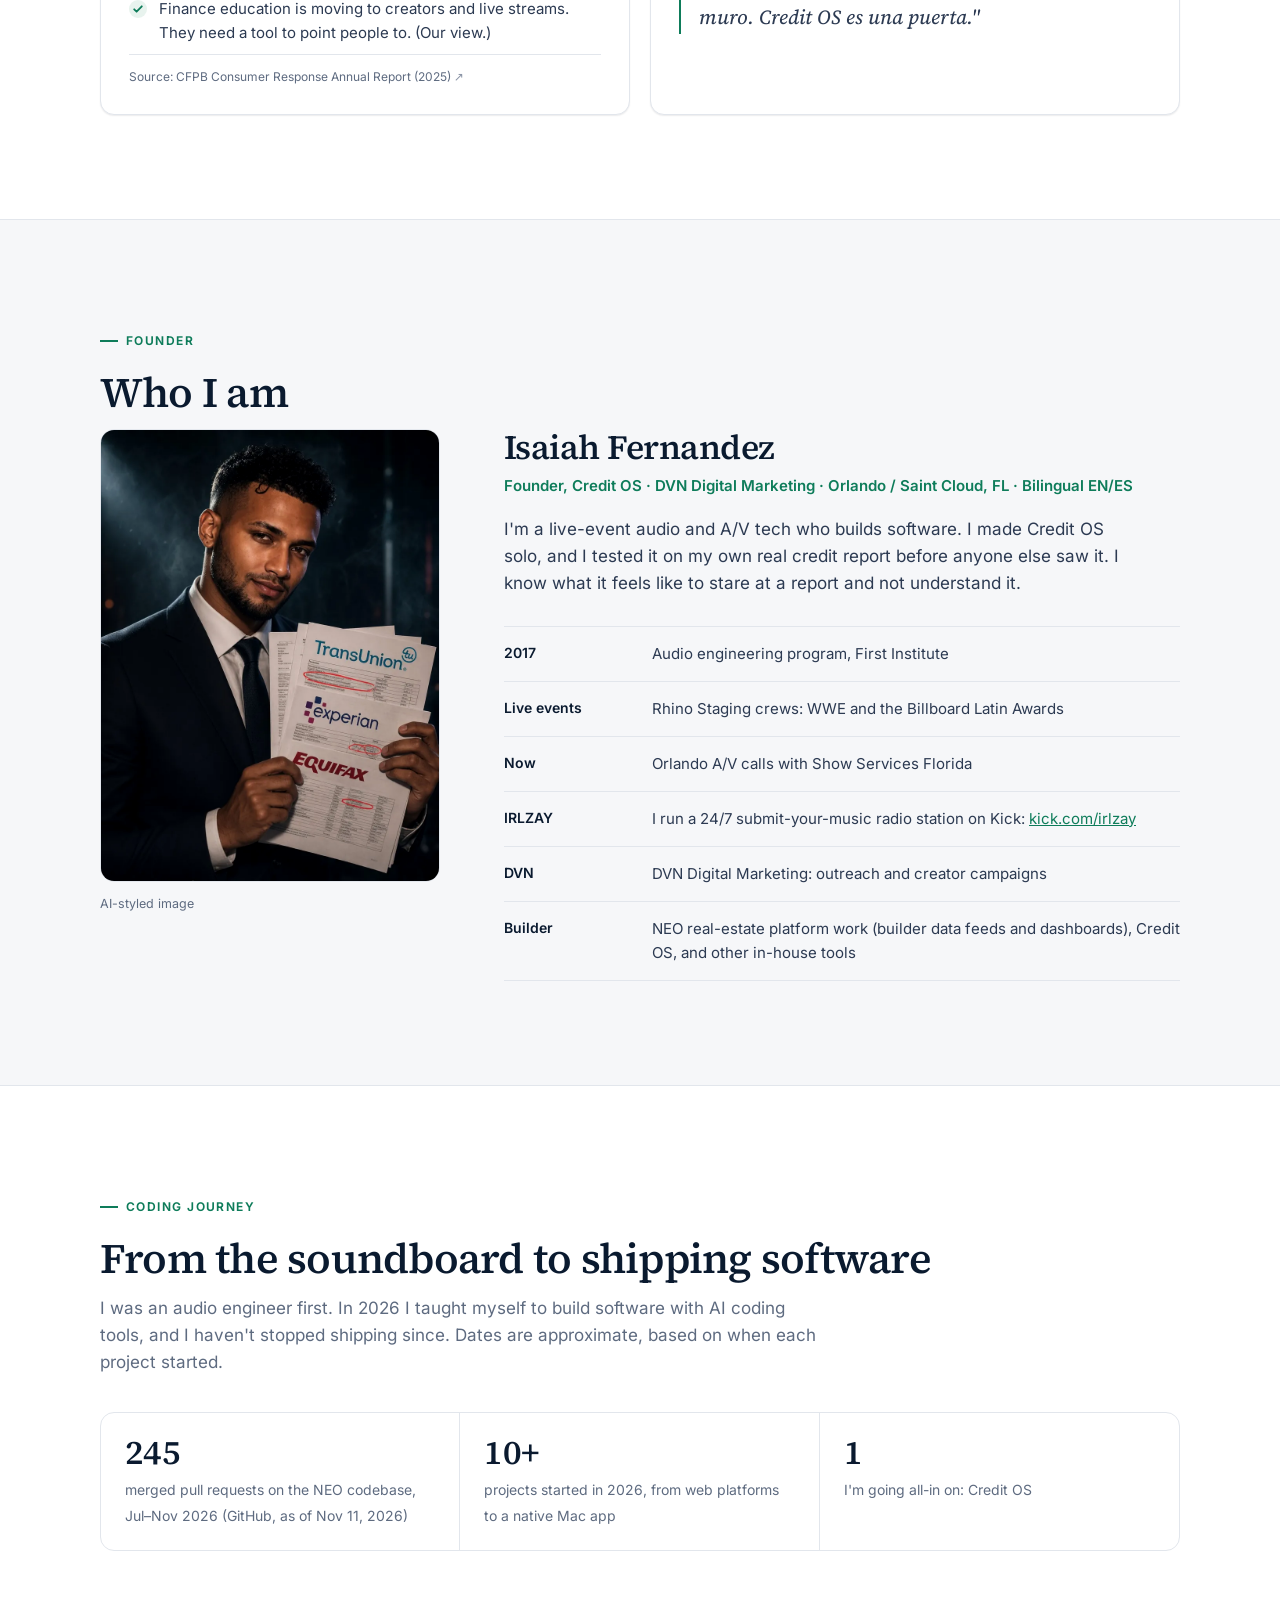
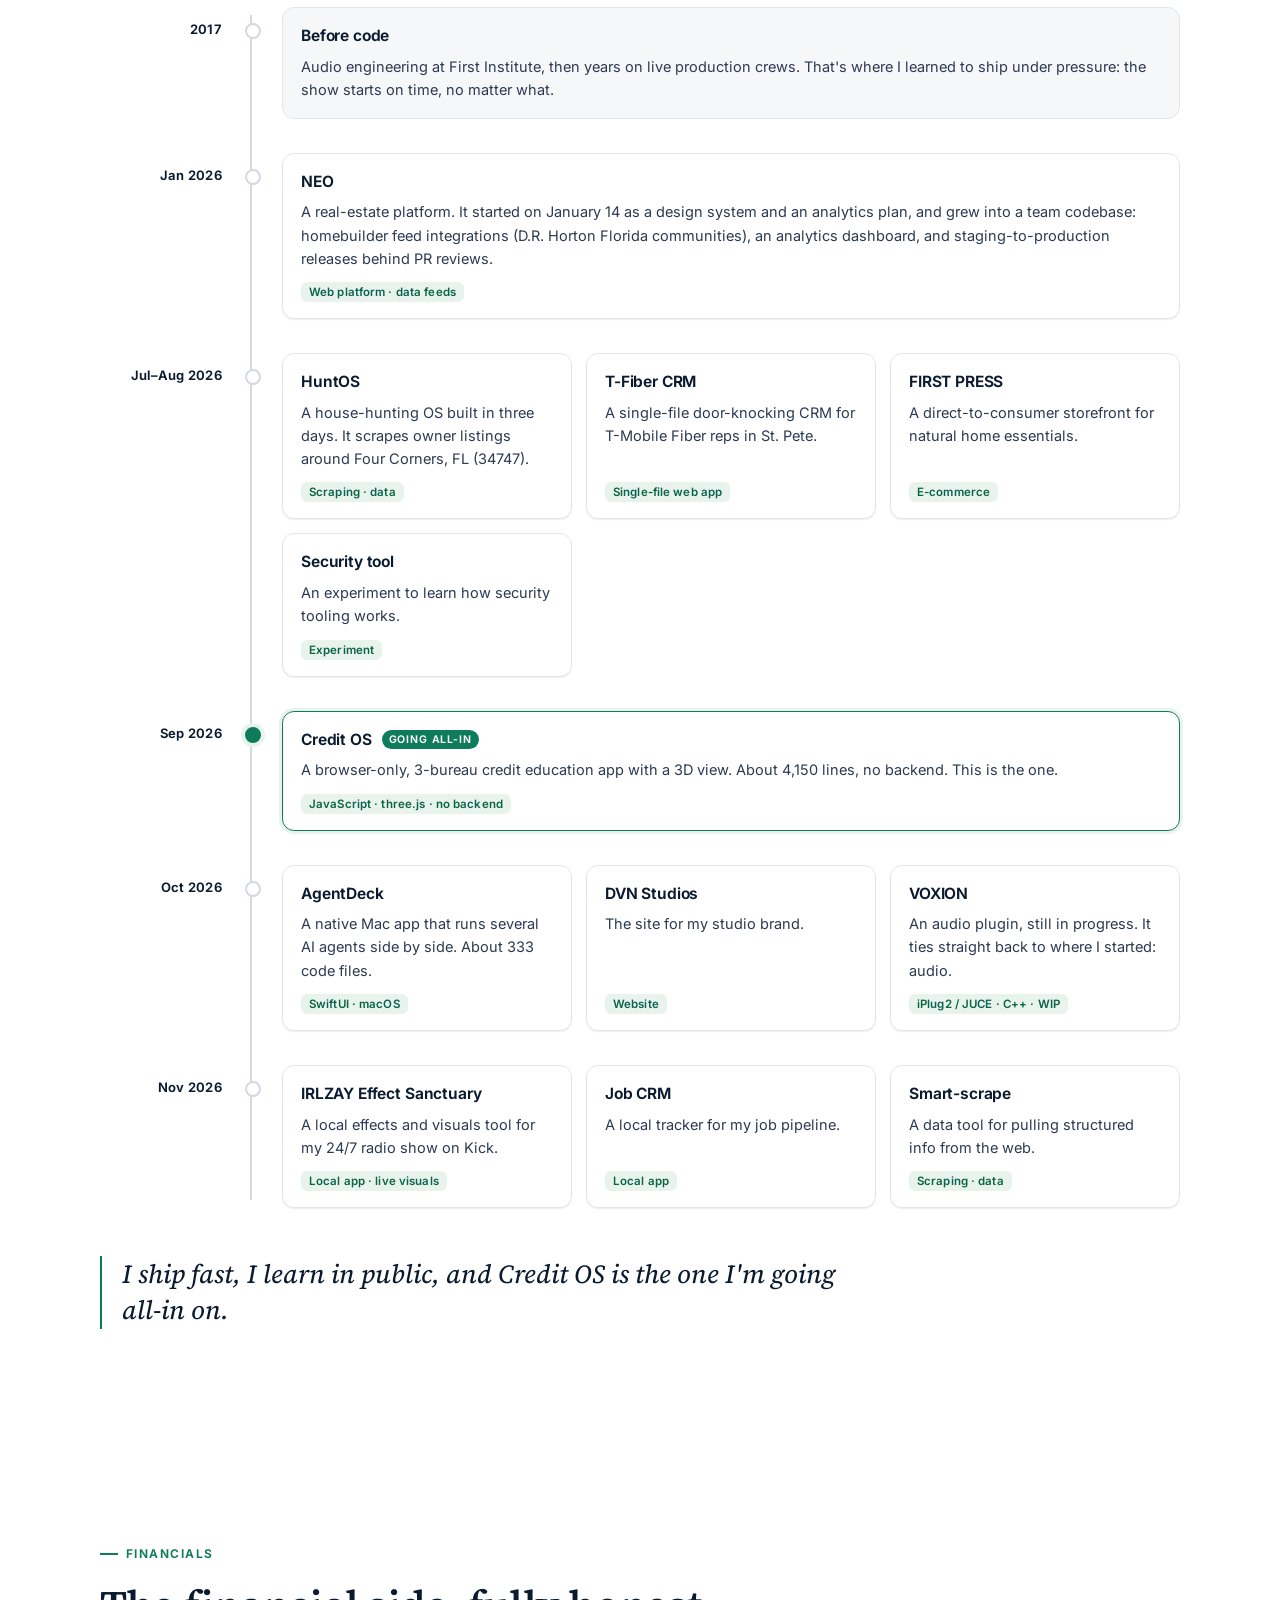
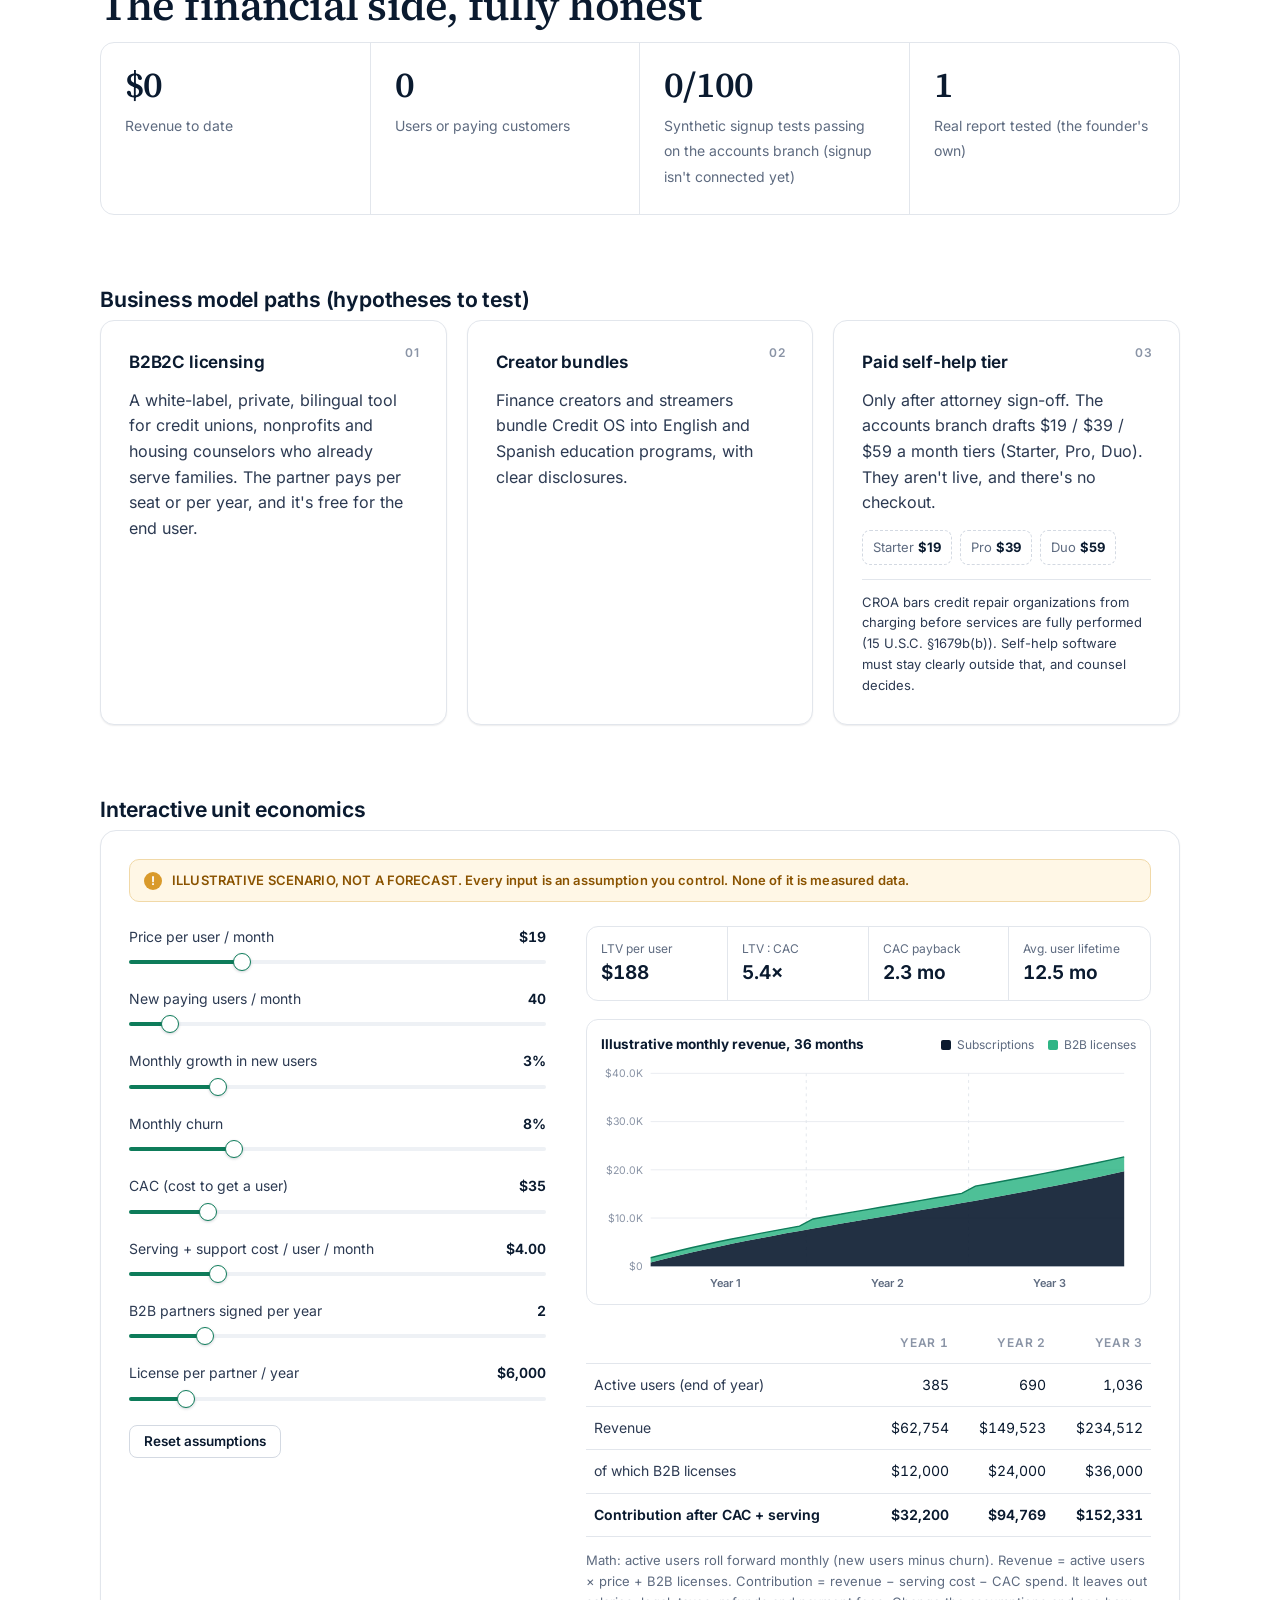
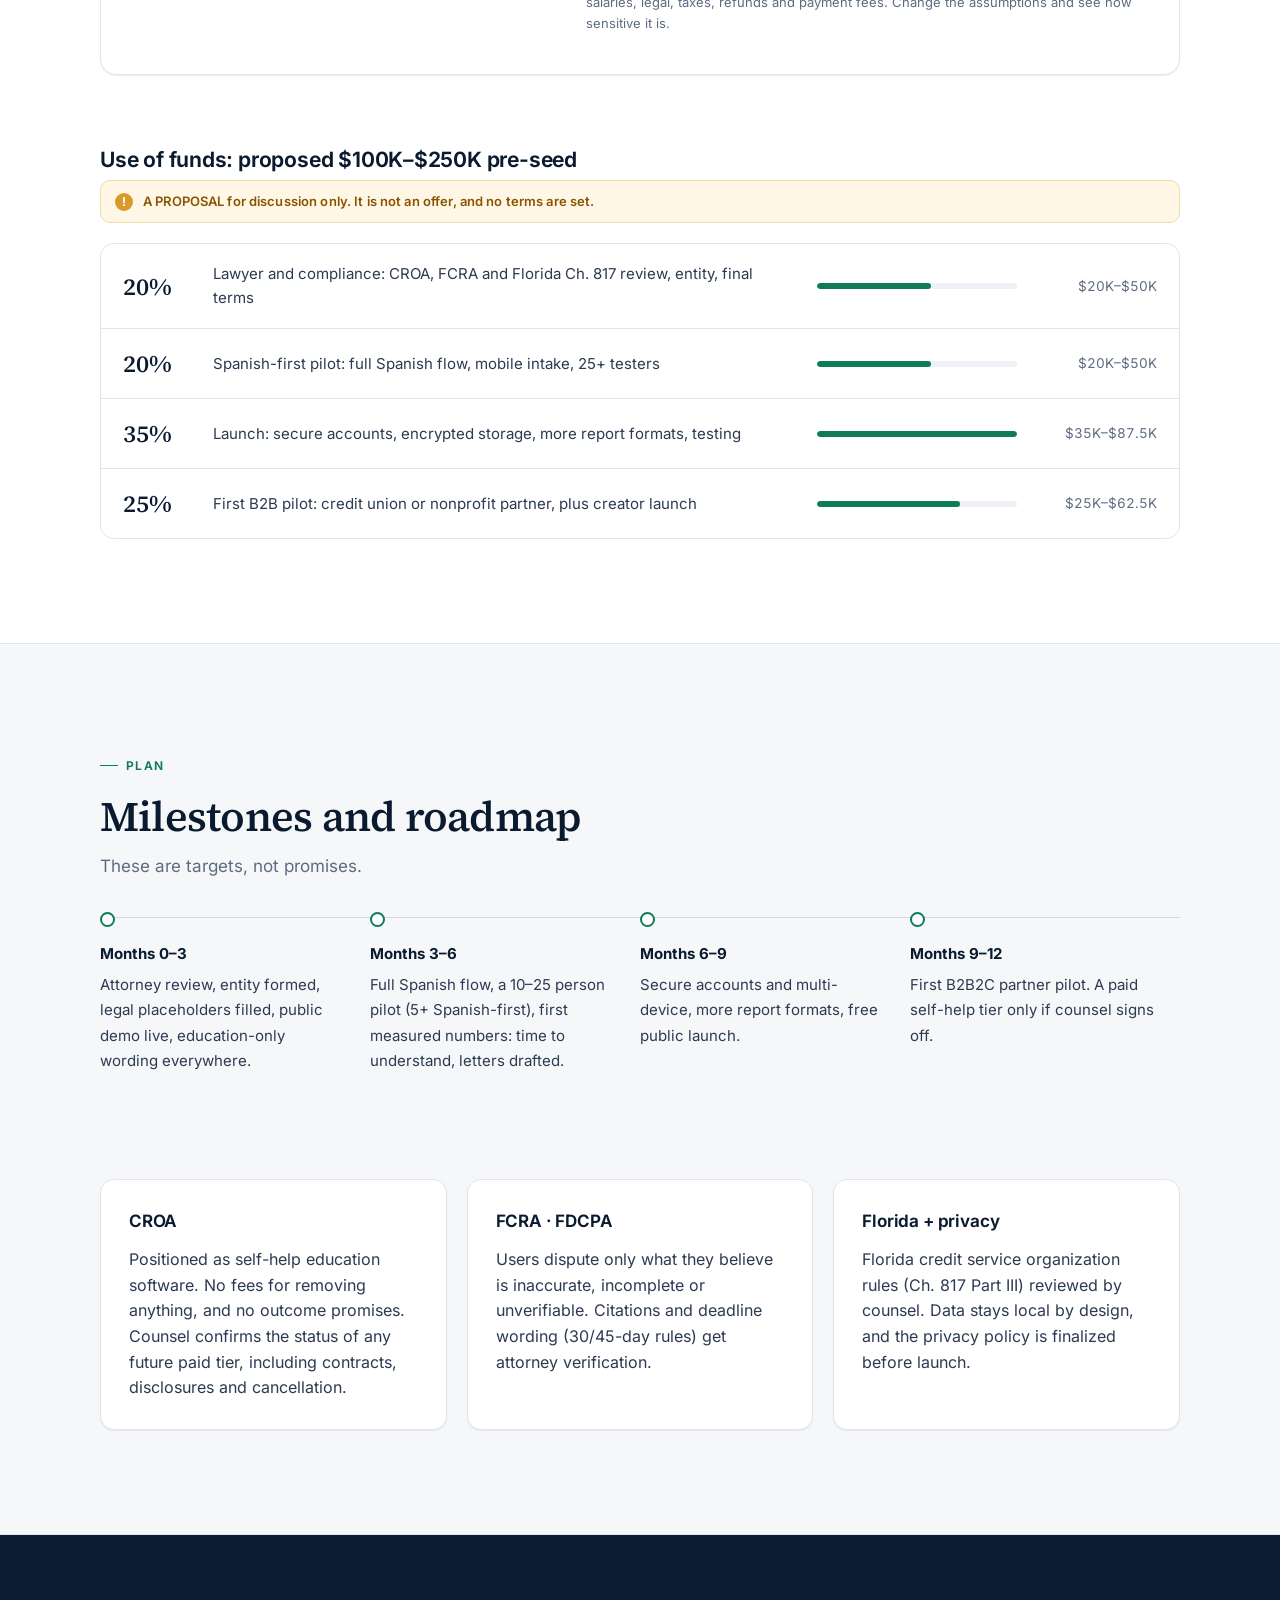
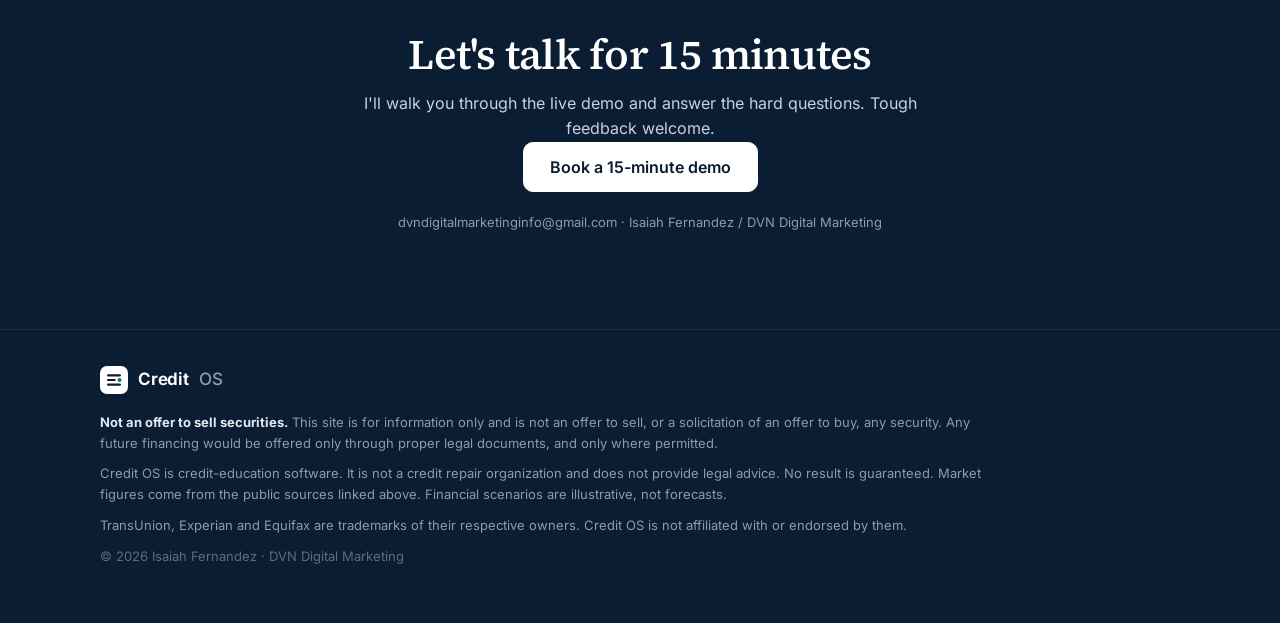
==== commit c1d42a71: "Cinematic hero banner, AI-styled founder image, trademark notice" ====
--- a/index.html
+++ b/index.html
@@ -33,13 +33,32 @@
 </header>
 
 <main>
+<!-- CINEMATIC BANNER -->
+<section class="cine" aria-labelledby="cine-h">
+  <picture>
+    <source type="image/webp" srcset="assets/img/cinematic-table-800.webp 800w, assets/img/cinematic-table-1280.webp 1280w" sizes="100vw">
+    <img class="cine-img" src="assets/img/cinematic-table-1280.jpg" srcset="assets/img/cinematic-table-800.jpg 800w, assets/img/cinematic-table-1280.jpg 1280w" sizes="100vw" width="1280" height="720" alt="AI-styled image: Isaiah at a dark table with three credit bureau reports linked by red lines">
+  </picture>
+  <div class="cine-shade"></div>
+  <div class="wrap cine-copy">
+    <p class="eyebrow" data-i18n="cine.eb">Credit OS · free credit education</p>
+    <h1 id="cine-h" data-i18n="cine.h">The three bureaus don't agree about you. <em>Credit OS shows you where.</em></h1>
+    <p class="cine-lede" data-i18n="cine.p">Same person, three reports, different stories. See every mismatch in minutes, privately, in your own browser.</p>
+    <div class="cta-row">
+      <a class="btn light lg" href="demo/" target="_blank" rel="noopener" data-i18n="cine.try">See the live demo ↗</a>
+      <a class="btn on-dark lg" href="#contact" data-i18n="hero.book">Book a 15-minute demo</a>
+    </div>
+  </div>
+  <span class="cine-cap" data-i18n="cine.cap">AI-styled image</span>
+</section>
+
 <!-- HERO -->
 <section class="hero">
  <div class="wrap">
   <div class="hero-grid">
     <div class="reveal">
       <p class="eyebrow" data-i18n="hero.eyebrow">Credit education software · Built in Orlando, FL</p>
-      <h1 data-i18n="hero.h1">Credit reports are confusing. <em>Credit OS makes them readable.</em></h1>
+      <h2 class="h1" data-i18n="hero.h1">Credit reports are confusing. <em>Credit OS makes them readable.</em></h2>
       <p class="lede" data-i18n="hero.lede">Drop in a 3-bureau report. Credit OS shows where TransUnion, Experian and Equifax disagree, explains your rights with the source, and helps you write your own letters. The report never leaves your browser.</p>
       <div class="cta-row">
         <a class="btn primary lg" href="demo/" target="_blank" rel="noopener" data-i18n="hero.try">Try the live demo ↗</a>
@@ -185,8 +204,8 @@
   <h2 data-i18n="f.h">Who I am</h2>
   <div class="founder">
     <figure class="photo">
-      <picture><source srcset="assets/img/founder-portrait-v2.webp" type="image/webp"><img src="assets/img/founder-portrait-v2.jpg" alt="AI-styled portrait of Isaiah Fernandez in a navy suit holding three credit bureau reports" width="864" height="1152" loading="lazy"></picture>
-      <figcaption data-i18n="f.cap">AI-styled portrait</figcaption>
+      <picture><source srcset="assets/img/founder-poster.webp" type="image/webp"><img src="assets/img/founder-poster.jpg" alt="AI-styled image of Isaiah Fernandez in a dark suit holding three credit bureau reports" width="864" height="1152" loading="lazy"></picture>
+      <figcaption data-i18n="f.cap">AI-styled image</figcaption>
     </figure>
     <div>
       <h3>Isaiah Fernandez</h3>
@@ -325,6 +344,7 @@
   <a class="logo" href="#top"><svg><use href="#mark-w"/></svg>Credit <span>OS</span></a>
   <p data-i18n="foot.1"><b>Not an offer to sell securities.</b> This site is for information only and is not an offer to sell, or a solicitation of an offer to buy, any security. Any future financing would be offered only through proper legal documents, and only where permitted.</p>
   <p data-i18n="foot.2">Credit OS is credit-education software. It is not a credit repair organization and does not provide legal advice. No result is guaranteed. Market figures come from the public sources linked above. Financial scenarios are illustrative, not forecasts.</p>
+  <p data-i18n="foot.tm">TransUnion, Experian and Equifax are trademarks of their respective owners. Credit OS is not affiliated with or endorsed by them.</p>
   <p class="fine">© 2026 Isaiah Fernandez · DVN Digital Marketing</p>
 </div></footer>
 <script src="assets/app.js" defer></script>
--- a/assets/site.css
+++ b/assets/site.css
@@ -46,7 +46,7 @@
 
 /* type */
 h1,h2{font-family:var(--serif);font-weight:560;letter-spacing:-.018em;color:var(--ink)}
-h1{font-size:clamp(38px,5.4vw,64px);line-height:1.04;margin:0 0 22px}
+h1,h2.h1{font-size:clamp(38px,5.4vw,64px);line-height:1.04;margin:0 0 22px}
 h1 em,h2 em{font-style:italic;color:var(--acc);font-weight:500}
 h2{font-size:clamp(28px,3.4vw,42px);line-height:1.1;margin:0 0 14px}
 h3,h4{font-family:var(--sans);font-weight:650;letter-spacing:-.01em;color:var(--ink)}
@@ -272,3 +272,27 @@
   .journey:before{left:5px}.journey li{grid-template-columns:1fr;padding-left:28px}.journey li:after{left:0;top:3px}
   .journey .when{text-align:left;padding:0 0 10px}.journey .what{padding-left:0}
 }
+
+/* cinematic banner */
+.cine{position:relative;min-height:min(88vh,820px);display:flex;align-items:flex-end;background:#05090F;color:#fff;overflow:hidden;isolation:isolate}
+.cine picture,.cine-img{position:absolute;inset:0;width:100%;height:100%}
+.cine-img{object-fit:cover;object-position:50% 35%;z-index:-2}
+.cine picture{z-index:-2}
+@media (min-width:701px){.cine picture{left:12%}.cine-lede{max-width:500px}}
+.cine-shade{position:absolute;inset:0;z-index:-1;background:linear-gradient(90deg,#05090F 0%,#05090F 12%,rgba(5,9,15,.82) 26%,rgba(5,9,15,.45) 44%,rgba(5,9,15,.05) 60%,rgba(5,9,15,.25) 100%),linear-gradient(0deg,rgba(5,9,15,.85) 0%,rgba(5,9,15,0) 45%)}
+.cine-copy{width:100%;padding-top:120px;padding-bottom:72px}
+.cine h1{color:#fff;max-width:560px;font-size:clamp(36px,4.2vw,56px);text-shadow:0 2px 24px rgba(0,0,0,.4)}
+.cine h1 em{color:#7FD1B2}
+.cine .eyebrow{color:#7FD1B2}
+.cine-lede{color:#D5DCE6;font-size:clamp(17px,1.5vw,19.5px);max-width:520px;margin:0}
+.cine .cta-row{margin-bottom:0}
+.cine-cap{position:absolute;right:16px;bottom:12px;font-size:11.5px;color:rgba(255,255,255,.7);background:rgba(5,9,15,.55);padding:3px 9px;border-radius:999px;letter-spacing:.02em}
+.hero{padding-top:80px}
+@media (max-width:700px){
+  .cine{display:block;min-height:0;background:#05090F}
+  .cine picture,.cine-img{position:relative;inset:auto;height:auto;aspect-ratio:16/9}
+  .cine-img{object-position:50% 30%}
+  .cine-shade{inset:0 0 auto 0;height:calc(100vw * 9 / 16 + 2px);background:linear-gradient(0deg,#05090F 0%,rgba(5,9,15,0) 55%)}
+  .cine-copy{padding-top:8px;padding-bottom:48px}
+  .cine-cap{top:calc(100vw * 9 / 16 - 30px);bottom:auto;right:10px}
+}
